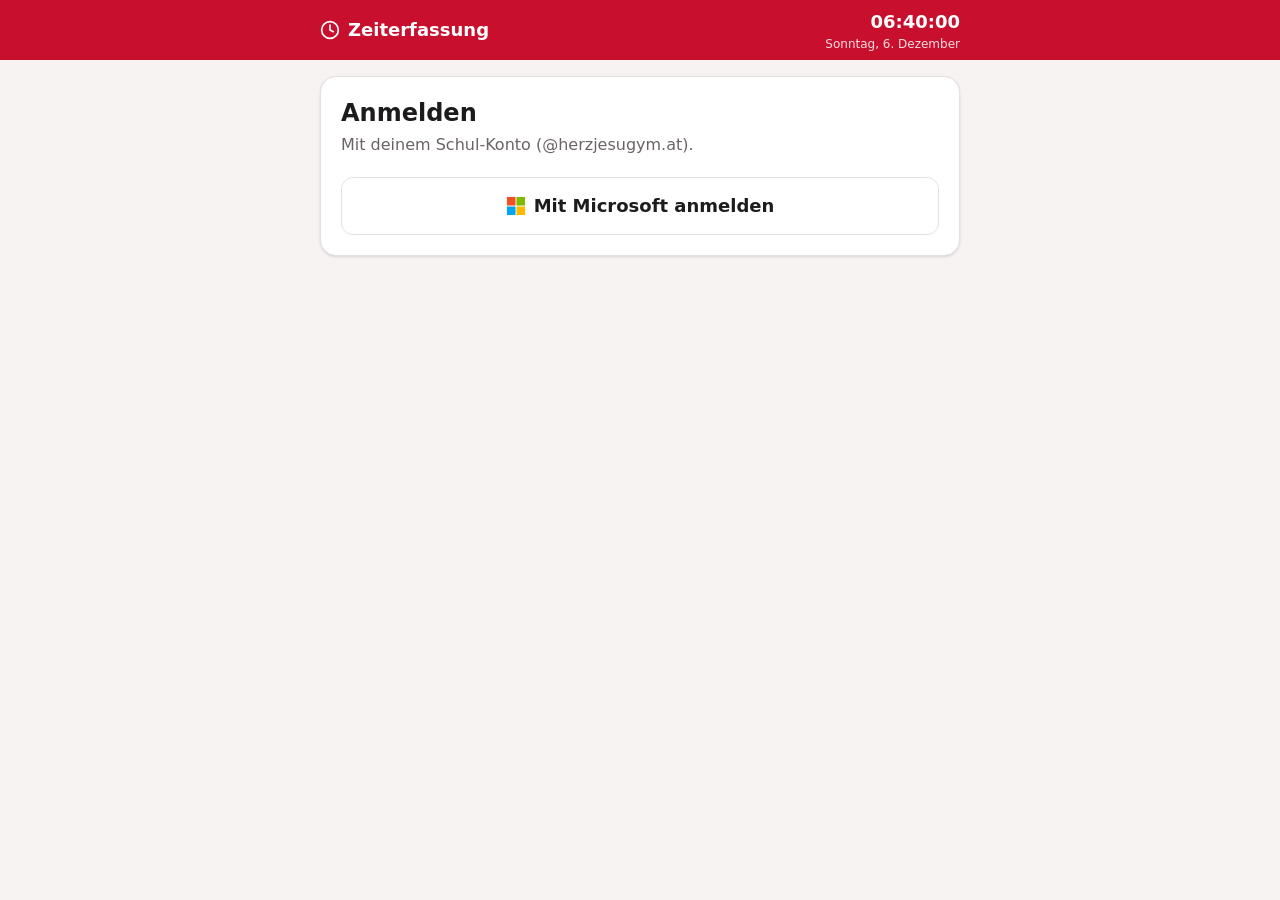
==== index.html @ 9133ae22 "deploy 2026-10-03T05:20Z" ====
<!doctype html>
<html lang="de">
  <head>
    <meta http-equiv="Content-Security-Policy" content="default-src 'self'; script-src 'self'; style-src 'self' 'unsafe-inline'; img-src 'self' data: blob: https://herzjesugym.sharepoint.com; font-src 'self' data:; connect-src 'self' https://login.microsoftonline.com https://graph.microsoft.com https://herzjesugym.sharepoint.com https://herzjesugym-my.sharepoint.com; frame-src 'self' https://login.microsoftonline.com; worker-src 'self'; manifest-src 'self'; base-uri 'self'; form-action 'self' https://login.microsoftonline.com; object-src 'none'; upgrade-insecure-requests" />
    <meta name="referrer" content="strict-origin-when-cross-origin" />
    <meta charset="UTF-8" />
    <meta name="viewport" content="width=device-width, initial-scale=1, viewport-fit=cover" />
    <title>Zeiterfassung · Herz-Jesu-Gymnasium</title>
    <!-- Interne App: nicht in Suchmaschinen (robots.txt sperrt / bewusst NICHT, sonst sehen Crawler dieses noindex nicht) -->
    <meta name="robots" content="noindex, nofollow, noarchive" />
    <meta name="description" content="Arbeitszeit erfassen: Dienst beginnen und beenden, Zeiten nachtragen, Stunden ansehen. Für Mitarbeiterinnen und Mitarbeiter des Herz-Jesu-Gymnasiums. Anmelden mit dem Schul-Konto." />
    <meta name="color-scheme" content="light dark" />
    <meta name="theme-color" content="#c8102e" />
    <!-- Installierte App; KEIN black-translucent: die iOS-Statusleiste bleibt ein eigener Streifen -->
    <meta name="mobile-web-app-capable" content="yes" />
    <meta name="apple-mobile-web-app-capable" content="yes" />
    <meta name="apple-mobile-web-app-title" content="Zeiterfassung" />
    <link rel="icon" href="/favicon.ico" sizes="32x32" />
    <link rel="icon" href="/icon.svg" type="image/svg+xml" />
    <link rel="apple-touch-icon" sizes="180x180" href="/apple-touch-icon.png" />
    <!-- Vorschau beim Teilen des Links (Teams, WhatsApp, E-Mail) -->
    <meta property="og:type" content="website" />
    <meta property="og:site_name" content="Herz-Jesu-Gymnasium" />
    <meta property="og:title" content="Zeiterfassung" />
    <meta property="og:description" content="Arbeitszeit erfassen: Dienst beginnen und beenden, Stunden ansehen. Anmelden mit dem Schul-Konto." />
    <meta property="og:locale" content="de_AT" />
    <meta property="og:url" content="https://zeiterfassung.herzjesugym.com/" />
    <meta property="og:image" content="https://zeiterfassung.herzjesugym.com/og.png" />
    <meta property="og:image:type" content="image/png" />
    <meta property="og:image:width" content="1200" />
    <meta property="og:image:height" content="630" />
    <meta property="og:image:alt" content="Weiße Uhr auf rotem Grund, darunter „Zeiterfassung · Herz-Jesu-Gymnasium“" />
    <meta name="twitter:card" content="summary_large_image" />
    <!-- Ladehülle, bis die App startet (React ersetzt den Inhalt von #root). Farben wie in src/index.css. -->
    <style>html{color:#1d1b1b;background:#f7f3f3}.boot{--boot-muted:#6b6464;font-family:system-ui,-apple-system,Segoe UI,Roboto,sans-serif}@media (prefers-color-scheme:dark){html{color:#f1ecec;background:#161414}.boot{--boot-muted:#a79e9e}}.boot-head{color:#fff;padding-top:env(safe-area-inset-top);background:#c8102e}.boot-row,.boot-main{box-sizing:border-box;max-width:42rem;padding-left:max(1rem, env(safe-area-inset-left));padding-right:max(1rem, env(safe-area-inset-right));margin:0 auto}.boot-row{align-items:center;gap:.5rem;min-height:60px;font-size:1.125rem;font-weight:700;display:flex}.boot-main{color:var(--boot-muted);text-align:center;justify-content:center;align-items:center;gap:.5rem;padding-top:3.5rem;display:flex}.boot-spin{box-sizing:border-box;border:2.5px solid;border-right-color:#0000;border-radius:50%;width:1.25rem;height:1.25rem;animation:.8s linear infinite boot-spin}@keyframes boot-spin{to{rotate:1turn}}@media (prefers-reduced-motion:reduce){.boot-spin{animation-duration:2.4s}}</style>
    <script type="module" crossorigin src="/assets/index-poA9cLIL.js"></script>
    <link rel="modulepreload" crossorigin href="/assets/rolldown-runtime-CbXtAM7H.js">
    <link rel="modulepreload" crossorigin href="/assets/vendor-react-ojnyWIuN.js">
    <link rel="modulepreload" crossorigin href="/assets/vendor-msal-BF7sXT8o.js">
    <link rel="stylesheet" crossorigin href="/assets/index-BpQCPico.css">
  <link rel="manifest" href="/manifest.webmanifest"></head>
  <body>
    <div id="root">
      <div class="boot">
        <div class="boot-head">
          <div class="boot-row">
            <svg width="20" height="20" viewBox="0 0 24 24" fill="none" stroke="currentColor" stroke-width="2" stroke-linecap="round" stroke-linejoin="round" aria-hidden="true"><circle cx="12" cy="12" r="10" /><path d="M12 6v6l4 2" /></svg>
            Zeiterfassung
          </div>
        </div>
        <div class="boot-main" role="status"><span class="boot-spin" aria-hidden="true"></span>Wird geladen …</div>
        <noscript><p class="boot-main">Bitte JavaScript einschalten – sonst funktioniert die Zeiterfassung nicht.</p></noscript>
      </div>
    </div>
  </body>
</html>
---- assets/index-BpQCPico.css ----
/*! tailwindcss v4.3.3 | MIT License | https://tailwindcss.com */
@layer properties{@supports (((-webkit-hyphens:none)) and (not (margin-trim:inline))) or ((-moz-orient:inline) and (not (color:rgb(from red r g b)))){*,:before,:after{--tw-border-spacing-x:0;--tw-border-spacing-y:0;--tw-space-y-reverse:0;--tw-divide-y-reverse:0;--tw-border-style:solid;--tw-leading:initial;--tw-font-weight:initial;--tw-tracking:initial;--tw-ordinal:initial;--tw-slashed-zero:initial;--tw-numeric-figure:initial;--tw-numeric-spacing:initial;--tw-numeric-fraction:initial;--tw-shadow:0 0 #0000;--tw-shadow-color:initial;--tw-shadow-alpha:100%;--tw-inset-shadow:0 0 #0000;--tw-inset-shadow-color:initial;--tw-inset-shadow-alpha:100%;--tw-ring-color:initial;--tw-ring-shadow:0 0 #0000;--tw-inset-ring-color:initial;--tw-inset-ring-shadow:0 0 #0000;--tw-ring-inset:initial;--tw-ring-offset-width:0px;--tw-ring-offset-color:#fff;--tw-ring-offset-shadow:0 0 #0000;--tw-blur:initial;--tw-brightness:initial;--tw-contrast:initial;--tw-grayscale:initial;--tw-hue-rotate:initial;--tw-invert:initial;--tw-opacity:initial;--tw-saturate:initial;--tw-sepia:initial;--tw-drop-shadow:initial;--tw-drop-shadow-color:initial;--tw-drop-shadow-alpha:100%;--tw-drop-shadow-size:initial;--tw-outline-style:solid}::backdrop{--tw-border-spacing-x:0;--tw-border-spacing-y:0;--tw-space-y-reverse:0;--tw-divide-y-reverse:0;--tw-border-style:solid;--tw-leading:initial;--tw-font-weight:initial;--tw-tracking:initial;--tw-ordinal:initial;--tw-slashed-zero:initial;--tw-numeric-figure:initial;--tw-numeric-spacing:initial;--tw-numeric-fraction:initial;--tw-shadow:0 0 #0000;--tw-shadow-color:initial;--tw-shadow-alpha:100%;--tw-inset-shadow:0 0 #0000;--tw-inset-shadow-color:initial;--tw-inset-shadow-alpha:100%;--tw-ring-color:initial;--tw-ring-shadow:0 0 #0000;--tw-inset-ring-color:initial;--tw-inset-ring-shadow:0 0 #0000;--tw-ring-inset:initial;--tw-ring-offset-width:0px;--tw-ring-offset-color:#fff;--tw-ring-offset-shadow:0 0 #0000;--tw-blur:initial;--tw-brightness:initial;--tw-contrast:initial;--tw-grayscale:initial;--tw-hue-rotate:initial;--tw-invert:initial;--tw-opacity:initial;--tw-saturate:initial;--tw-sepia:initial;--tw-drop-shadow:initial;--tw-drop-shadow-color:initial;--tw-drop-shadow-alpha:100%;--tw-drop-shadow-size:initial;--tw-outline-style:solid}}}@layer theme{:root,:host{--font-sans:system-ui, -apple-system, "Segoe UI", Roboto, sans-serif;--font-mono:ui-monospace, SFMono-Regular, Menlo, Monaco, Consolas, "Liberation Mono", "Courier New", monospace;--color-amber-100:#fef3c6;--color-amber-300:#ffd236;--color-amber-800:#953d00;--color-amber-950:#461901;--color-sky-100:#dff2fe;--color-sky-300:#77d4ff;--color-sky-800:#005986;--color-sky-950:#052f4a;--color-violet-100:#ede9fe;--color-violet-300:#c4b4ff;--color-violet-700:#7008e7;--color-violet-800:#5d0ec0;--color-violet-950:#2f0d68;--color-black:#000;--color-white:#fff;--spacing:.25rem;--container-2xl:42rem;--container-7xl:80rem;--text-xs:.75rem;--text-xs--line-height:calc(1 / .75);--text-sm:.875rem;--text-sm--line-height:calc(1.25 / .875);--text-base:1rem;--text-base--line-height:calc(1.5 / 1);--text-lg:1.125rem;--text-lg--line-height:calc(1.75 / 1.125);--text-xl:1.25rem;--text-xl--line-height:calc(1.75 / 1.25);--text-2xl:1.5rem;--text-2xl--line-height:calc(2 / 1.5);--font-weight-medium:500;--font-weight-semibold:600;--font-weight-bold:700;--tracking-tight:-.025em;--leading-tight:1.25;--leading-snug:1.375;--radius-md:.375rem;--radius-lg:.5rem;--radius-xl:.75rem;--radius-2xl:1rem;--animate-spin:spin 1s linear infinite;--default-transition-duration:.15s;--default-transition-timing-function:cubic-bezier(.4, 0, .2, 1);--default-font-family:var(--font-sans);--default-mono-font-family:var(--font-mono);--color-brand:#c8102e;--color-brand-dark:#9e0c24;--color-brand-ink:var(--brand-ink);--color-ink:var(--ink);--color-muted:var(--muted);--color-paper:var(--paper);--color-card:var(--card);--color-line:var(--line);--color-ok:var(--ok);--color-ok-bg:var(--ok-bg);--color-warn:var(--warn);--color-warn-bg:var(--warn-bg)}@supports (color:lab(0% 0 0)){:root,:host{--color-amber-100:lab(95.916% -1.2165 23.111);--color-amber-300:lab(86.4156% 6.13147 78.3961);--color-amber-800:lab(37.8823% 37.1699 52.2718);--color-amber-950:lab(15.8111% 20.9107 23.3752);--color-sky-100:lab(94.3709% -4.56053 -8.23453);--color-sky-300:lab(80.3307% -20.2945 -31.385);--color-sky-800:lab(35.164% -9.57689 -34.4068);--color-sky-950:lab(17.8299% -5.31271 -21.1584);--color-violet-100:lab(93.0838% 4.35197 -9.88284);--color-violet-300:lab(76.7419% 18.391 -37.0706);--color-violet-700:lab(35.2783% 67.9912 -88.793);--color-violet-800:lab(29.3188% 57.7986 -76.1493);--color-violet-950:lab(14.0707% 33.3353 -46.7553)}}}@layer base{*,:after,:before{box-sizing:border-box;border:0 solid;margin:0;padding:0}::backdrop{box-sizing:border-box;border:0 solid;margin:0;padding:0}::file-selector-button{box-sizing:border-box;border:0 solid;margin:0;padding:0}html,:host{-webkit-text-size-adjust:100%;tab-size:4;line-height:1.5;font-family:var(--default-font-family,-apple-system, BlinkMacSystemFont, "Segoe UI", Roboto, "Helvetica Neue", "Noto Sans", Arial, sans-serif, "Apple Color Emoji", "Segoe UI Emoji", "Segoe UI Symbol", "Noto Color Emoji");font-feature-settings:var(--default-font-feature-settings,normal);font-variation-settings:var(--default-font-variation-settings,normal);-webkit-tap-highlight-color:transparent}hr{height:0;color:inherit;border-top-width:1px}abbr:where([title]){-webkit-text-decoration:underline dotted;text-decoration:underline dotted}h1,h2,h3,h4,h5,h6{font-size:inherit;font-weight:inherit}a{color:inherit;-webkit-text-decoration:inherit;-webkit-text-decoration:inherit;-webkit-text-decoration:inherit;-webkit-text-decoration:inherit;text-decoration:inherit}b,strong{font-weight:bolder}code,kbd,samp,pre{font-family:var(--default-mono-font-family,ui-monospace, SFMono-Regular, Menlo, Monaco, Consolas, "Liberation Mono", "Courier New", monospace);font-feature-settings:var(--default-mono-font-feature-settings,normal);font-variation-settings:var(--default-mono-font-variation-settings,normal);font-size:1em}small{font-size:80%}sub,sup{vertical-align:baseline;font-size:75%;line-height:0;position:relative}sub{bottom:-.25em}sup{top:-.5em}table{text-indent:0;border-color:inherit;border-collapse:collapse}:-moz-focusring:where(:not(iframe)){outline:auto}progress{vertical-align:baseline}summary{display:list-item}ol,ul,menu{list-style:none}img,svg,video,canvas,audio,iframe,embed,object{vertical-align:middle;display:block}img,video{max-width:100%;height:auto}button,input,select,optgroup,textarea{font:inherit;font-feature-settings:inherit;font-variation-settings:inherit;letter-spacing:inherit;color:inherit;opacity:1;background-color:#0000;border-radius:0}::file-selector-button{font:inherit;font-feature-settings:inherit;font-variation-settings:inherit;letter-spacing:inherit;color:inherit;opacity:1;background-color:#0000;border-radius:0}:where(select:is([multiple],[size])) optgroup{font-weight:bolder}:where(select:is([multiple],[size])) optgroup option{padding-inline-start:20px}::file-selector-button{margin-inline-end:4px}::placeholder{opacity:1}@supports (not ((-webkit-appearance:-apple-pay-button))) or (contain-intrinsic-size:1px){::placeholder{color:currentColor}@supports (color:color-mix(in lab, red, red)){::placeholder{color:color-mix(in oklab, currentcolor 50%, transparent)}}}textarea{resize:vertical}::-webkit-search-decoration{-webkit-appearance:none}::-webkit-date-and-time-value{min-height:1lh;text-align:inherit}::-webkit-datetime-edit{display:inline-flex}::-webkit-datetime-edit-fields-wrapper{padding:0}::-webkit-datetime-edit{padding-block:0}::-webkit-datetime-edit-year-field{padding-block:0}::-webkit-datetime-edit-month-field{padding-block:0}::-webkit-datetime-edit-day-field{padding-block:0}::-webkit-datetime-edit-hour-field{padding-block:0}::-webkit-datetime-edit-minute-field{padding-block:0}::-webkit-datetime-edit-second-field{padding-block:0}::-webkit-datetime-edit-millisecond-field{padding-block:0}::-webkit-datetime-edit-meridiem-field{padding-block:0}::-webkit-calendar-picker-indicator{line-height:1}:-moz-ui-invalid{box-shadow:none}button,input:where([type=button],[type=reset],[type=submit]){appearance:button}::file-selector-button{appearance:button}::-webkit-inner-spin-button{height:auto}::-webkit-outer-spin-button{height:auto}[hidden]:where(:not([hidden=until-found])){display:none!important}:where(a,button,select,summary,input[type=checkbox],input[type=radio],[tabindex]:not([tabindex="-1"])):focus-visible{outline:3px solid var(--color-ink);outline-offset:2px}:where(header) :focus-visible{outline-color:#fff}}@layer components;@layer utilities{.visible{visibility:visible}.sr-only{clip-path:inset(50%);white-space:nowrap;border-width:0;width:1px;height:1px;margin:-1px;padding:0;position:absolute;overflow:hidden}.static{position:static}.sticky{position:sticky}.right-0{right:0}.left-0{left:0}.z-10{z-index:10}.col-span-3{grid-column:span 3/span 3}.m-auto{margin:auto}.mx-auto{margin-inline:auto}.my-2{margin-block:calc(var(--spacing) * 2)}.\!mt-0{margin-top:0!important}.mt-0\.5{margin-top:calc(var(--spacing) * .5)}.mt-1{margin-top:var(--spacing)}.mt-2{margin-top:calc(var(--spacing) * 2)}.mt-2\.5{margin-top:calc(var(--spacing) * 2.5)}.mt-3{margin-top:calc(var(--spacing) * 3)}.mt-4{margin-top:calc(var(--spacing) * 4)}.mt-5{margin-top:calc(var(--spacing) * 5)}.mb-0\.5{margin-bottom:calc(var(--spacing) * .5)}.mb-1{margin-bottom:var(--spacing)}.mb-1\.5{margin-bottom:calc(var(--spacing) * 1.5)}.mb-2{margin-bottom:calc(var(--spacing) * 2)}.mb-3{margin-bottom:calc(var(--spacing) * 3)}.mb-3\.5{margin-bottom:calc(var(--spacing) * 3.5)}.mb-4{margin-bottom:calc(var(--spacing) * 4)}.-ml-2{margin-left:calc(var(--spacing) * -2)}.ml-1{margin-left:var(--spacing)}.ml-10{margin-left:calc(var(--spacing) * 10)}.ml-auto{margin-left:auto}.line-clamp-2{-webkit-line-clamp:2;-webkit-box-orient:vertical;display:-webkit-box;overflow:hidden}.block{display:block}.flex{display:flex}.grid{display:grid}.hidden{display:none}.inline{display:inline}.inline-block{display:inline-block}.inline-flex{display:inline-flex}.size-2{width:calc(var(--spacing) * 2);height:calc(var(--spacing) * 2)}.size-2\.5{width:calc(var(--spacing) * 2.5);height:calc(var(--spacing) * 2.5)}.size-3\.5{width:calc(var(--spacing) * 3.5);height:calc(var(--spacing) * 3.5)}.size-4{width:calc(var(--spacing) * 4);height:calc(var(--spacing) * 4)}.size-5{width:calc(var(--spacing) * 5);height:calc(var(--spacing) * 5)}.size-6{width:calc(var(--spacing) * 6);height:calc(var(--spacing) * 6)}.size-10{width:calc(var(--spacing) * 10);height:calc(var(--spacing) * 10)}.size-11{width:calc(var(--spacing) * 11);height:calc(var(--spacing) * 11)}.size-14{width:calc(var(--spacing) * 14);height:calc(var(--spacing) * 14)}.h-2{height:calc(var(--spacing) * 2)}.h-full{height:100%}.max-h-64{max-height:calc(var(--spacing) * 64)}.min-h-11{min-height:calc(var(--spacing) * 11)}.w-8{width:calc(var(--spacing) * 8)}.w-24{width:calc(var(--spacing) * 24)}.w-\[min\(440px\,calc\(100vw-32px\)\)\]{width:min(440px,100vw - 32px)}.w-full{width:100%}.max-w-2xl{max-width:var(--container-2xl)}.max-w-7xl{max-width:var(--container-7xl)}.max-w-\[calc\(100vw-32px\)\]{max-width:calc(100vw - 32px)}.min-w-0{min-width:0}.min-w-11{min-width:calc(var(--spacing) * 11)}.min-w-\[12rem\]{min-width:12rem}.flex-1{flex:1}.flex-\[1_1_6rem\]{flex:6rem}.flex-\[1_1_12rem\]{flex:12rem}.flex-\[1_1_14rem\]{flex:14rem}.flex-\[1_1_16rem\]{flex:16rem}.flex-\[2\]{flex:2}.flex-\[3\]{flex:3}.shrink-0{flex-shrink:0}.border-separate{border-collapse:separate}.border-spacing-0{--tw-border-spacing-x:0px;--tw-border-spacing-y:0px;border-spacing:var(--tw-border-spacing-x) var(--tw-border-spacing-y)}.rotate-180{rotate:180deg}.animate-spin{animation:var(--animate-spin)}.cursor-pointer{cursor:pointer}.resize-y{resize:vertical}.list-disc{list-style-type:disc}.grid-cols-2{grid-template-columns:repeat(2,minmax(0,1fr))}.grid-cols-3{grid-template-columns:repeat(3,minmax(0,1fr))}.grid-cols-\[92px_1fr_auto\]{grid-template-columns:92px 1fr auto}.grid-cols-\[100px_1fr_auto_auto\]{grid-template-columns:100px 1fr auto auto}.flex-col{flex-direction:column}.flex-col-reverse{flex-direction:column-reverse}.flex-wrap{flex-wrap:wrap}.flex-wrap-reverse{flex-wrap:wrap-reverse}.place-items-center{place-items:center}.items-baseline{align-items:baseline}.items-center{align-items:center}.items-end{align-items:flex-end}.items-start{align-items:flex-start}.items-stretch{align-items:stretch}.justify-between{justify-content:space-between}.justify-center{justify-content:center}.gap-0\.5{gap:calc(var(--spacing) * .5)}.gap-1{gap:var(--spacing)}.gap-1\.5{gap:calc(var(--spacing) * 1.5)}.gap-2{gap:calc(var(--spacing) * 2)}.gap-3{gap:calc(var(--spacing) * 3)}.gap-4{gap:calc(var(--spacing) * 4)}:where(.space-y-0\.5>:not(:last-child)){--tw-space-y-reverse:0;margin-block-start:calc(calc(var(--spacing) * .5) * var(--tw-space-y-reverse));margin-block-end:calc(calc(var(--spacing) * .5) * calc(1 - var(--tw-space-y-reverse)))}:where(.space-y-1>:not(:last-child)){--tw-space-y-reverse:0;margin-block-start:calc(var(--spacing) * var(--tw-space-y-reverse));margin-block-end:calc(var(--spacing) * calc(1 - var(--tw-space-y-reverse)))}:where(.space-y-1\.5>:not(:last-child)){--tw-space-y-reverse:0;margin-block-start:calc(calc(var(--spacing) * 1.5) * var(--tw-space-y-reverse));margin-block-end:calc(calc(var(--spacing) * 1.5) * calc(1 - var(--tw-space-y-reverse)))}:where(.space-y-2>:not(:last-child)){--tw-space-y-reverse:0;margin-block-start:calc(calc(var(--spacing) * 2) * var(--tw-space-y-reverse));margin-block-end:calc(calc(var(--spacing) * 2) * calc(1 - var(--tw-space-y-reverse)))}:where(.space-y-4>:not(:last-child)){--tw-space-y-reverse:0;margin-block-start:calc(calc(var(--spacing) * 4) * var(--tw-space-y-reverse));margin-block-end:calc(calc(var(--spacing) * 4) * calc(1 - var(--tw-space-y-reverse)))}.gap-x-1\.5{column-gap:calc(var(--spacing) * 1.5)}.gap-x-2{column-gap:calc(var(--spacing) * 2)}.gap-x-3{column-gap:calc(var(--spacing) * 3)}.gap-y-1{row-gap:var(--spacing)}.gap-y-2{row-gap:calc(var(--spacing) * 2)}:where(.divide-y>:not(:last-child)){--tw-divide-y-reverse:0;border-bottom-style:var(--tw-border-style);border-top-style:var(--tw-border-style);border-top-width:calc(1px * var(--tw-divide-y-reverse));border-bottom-width:calc(1px * calc(1 - var(--tw-divide-y-reverse)))}:where(.divide-line>:not(:last-child)){border-color:var(--color-line)}.self-center{align-self:center}.truncate{text-overflow:ellipsis;white-space:nowrap;overflow:hidden}.overflow-auto{overflow:auto}.overflow-hidden{overflow:hidden}.overflow-x-auto{overflow-x:auto}.rounded{border-radius:.25rem}.rounded-2xl{border-radius:var(--radius-2xl)}.rounded-full{border-radius:2147483647px}.rounded-lg{border-radius:var(--radius-lg)}.rounded-md{border-radius:var(--radius-md)}.rounded-xl{border-radius:var(--radius-xl)}.border{border-style:var(--tw-border-style);border-width:1px}.border-y{border-block-style:var(--tw-border-style);border-block-width:1px}.border-t{border-top-style:var(--tw-border-style);border-top-width:1px}.border-b{border-bottom-style:var(--tw-border-style);border-bottom-width:1px}.border-l{border-left-style:var(--tw-border-style);border-left-width:1px}.border-dashed{--tw-border-style:dashed;border-style:dashed}.border-brand{border-color:var(--color-brand)}.border-brand-ink\/40{border-color:var(--color-brand-ink)}@supports (color:color-mix(in lab, red, red)){.border-brand-ink\/40{border-color:color-mix(in oklab, var(--color-brand-ink) 40%, transparent)}}.border-brand\/40{border-color:#c8102e66}@supports (color:color-mix(in lab, red, red)){.border-brand\/40{border-color:color-mix(in oklab, var(--color-brand) 40%, transparent)}}.border-brand\/50{border-color:#c8102e80}@supports (color:color-mix(in lab, red, red)){.border-brand\/50{border-color:color-mix(in oklab, var(--color-brand) 50%, transparent)}}.border-line{border-color:var(--color-line)}.border-ok{border-color:var(--color-ok)}.border-transparent{border-color:#0000}.border-warn{border-color:var(--color-warn)}.bg-\[color-mix\(in_srgb\,var\(--color-brand\)_5\%\,var\(--color-card\)\)\]{background-color:#c8102e}@supports (color:color-mix(in lab, red, red)){.bg-\[color-mix\(in_srgb\,var\(--color-brand\)_5\%\,var\(--color-card\)\)\]{background-color:color-mix(in srgb,var(--color-brand) 5%,var(--color-card))}}.bg-amber-100{background-color:var(--color-amber-100)}.bg-brand{background-color:var(--color-brand)}.bg-brand\/5{background-color:#c8102e0d}@supports (color:color-mix(in lab, red, red)){.bg-brand\/5{background-color:color-mix(in oklab, var(--color-brand) 5%, transparent)}}.bg-brand\/10{background-color:#c8102e1a}@supports (color:color-mix(in lab, red, red)){.bg-brand\/10{background-color:color-mix(in oklab, var(--color-brand) 10%, transparent)}}.bg-card{background-color:var(--color-card)}.bg-ink{background-color:var(--color-ink)}.bg-ok{background-color:var(--color-ok)}.bg-ok-bg{background-color:var(--color-ok-bg)}.bg-paper,.bg-paper\/60{background-color:var(--color-paper)}@supports (color:color-mix(in lab, red, red)){.bg-paper\/60{background-color:color-mix(in oklab, var(--color-paper) 60%, transparent)}}.bg-paper\/70{background-color:var(--color-paper)}@supports (color:color-mix(in lab, red, red)){.bg-paper\/70{background-color:color-mix(in oklab, var(--color-paper) 70%, transparent)}}.bg-sky-100{background-color:var(--color-sky-100)}.bg-violet-100{background-color:var(--color-violet-100)}.bg-warn-bg{background-color:var(--color-warn-bg)}.bg-white\/15{background-color:#ffffff26}@supports (color:color-mix(in lab, red, red)){.bg-white\/15{background-color:color-mix(in oklab, var(--color-white) 15%, transparent)}}.bg-white\/20{background-color:#fff3}@supports (color:color-mix(in lab, red, red)){.bg-white\/20{background-color:color-mix(in oklab, var(--color-white) 20%, transparent)}}.fill-current{fill:currentColor}.object-cover{object-fit:cover}.\!p-0{padding:0!important}.p-0{padding:0}.p-2\.5{padding:calc(var(--spacing) * 2.5)}.p-3{padding:calc(var(--spacing) * 3)}.p-5{padding:calc(var(--spacing) * 5)}.px-1{padding-inline:var(--spacing)}.px-1\.5{padding-inline:calc(var(--spacing) * 1.5)}.px-2{padding-inline:calc(var(--spacing) * 2)}.px-2\.5{padding-inline:calc(var(--spacing) * 2.5)}.px-3{padding-inline:calc(var(--spacing) * 3)}.px-4{padding-inline:calc(var(--spacing) * 4)}.px-5{padding-inline:calc(var(--spacing) * 5)}.px-6{padding-inline:calc(var(--spacing) * 6)}.\!py-2{padding-block:calc(var(--spacing) * 2)!important}.\!py-3{padding-block:calc(var(--spacing) * 3)!important}.\!py-4{padding-block:calc(var(--spacing) * 4)!important}.py-0\.5{padding-block:calc(var(--spacing) * .5)}.py-1{padding-block:var(--spacing)}.py-1\.5{padding-block:calc(var(--spacing) * 1.5)}.py-2{padding-block:calc(var(--spacing) * 2)}.py-2\.5{padding-block:calc(var(--spacing) * 2.5)}.py-3{padding-block:calc(var(--spacing) * 3)}.py-3\.5{padding-block:calc(var(--spacing) * 3.5)}.py-4{padding-block:calc(var(--spacing) * 4)}.py-5{padding-block:calc(var(--spacing) * 5)}.py-6{padding-block:calc(var(--spacing) * 6)}.py-10{padding-block:calc(var(--spacing) * 10)}.py-px{padding-block:1px}.pt-1{padding-top:var(--spacing)}.pr-1{padding-right:var(--spacing)}.pb-1{padding-bottom:var(--spacing)}.pb-3{padding-bottom:calc(var(--spacing) * 3)}.pl-2{padding-left:calc(var(--spacing) * 2)}.pl-4{padding-left:calc(var(--spacing) * 4)}.pl-5{padding-left:calc(var(--spacing) * 5)}.pl-6{padding-left:calc(var(--spacing) * 6)}.pl-9{padding-left:calc(var(--spacing) * 9)}.text-center{text-align:center}.text-left{text-align:left}.text-right{text-align:right}.align-middle{vertical-align:middle}.align-top{vertical-align:top}.text-2xl{font-size:var(--text-2xl);line-height:var(--tw-leading,var(--text-2xl--line-height))}.text-base{font-size:var(--text-base);line-height:var(--tw-leading,var(--text-base--line-height))}.text-lg{font-size:var(--text-lg);line-height:var(--tw-leading,var(--text-lg--line-height))}.text-sm{font-size:var(--text-sm);line-height:var(--tw-leading,var(--text-sm--line-height))}.text-xl{font-size:var(--text-xl);line-height:var(--tw-leading,var(--text-xl--line-height))}.text-xs{font-size:var(--text-xs);line-height:var(--tw-leading,var(--text-xs--line-height))}.text-\[15px\]{font-size:15px}.text-\[17px\]{font-size:17px}.text-\[52px\]{font-size:52px}.leading-snug{--tw-leading:var(--leading-snug);line-height:var(--leading-snug)}.leading-tight{--tw-leading:var(--leading-tight);line-height:var(--leading-tight)}.font-bold{--tw-font-weight:var(--font-weight-bold);font-weight:var(--font-weight-bold)}.font-medium{--tw-font-weight:var(--font-weight-medium);font-weight:var(--font-weight-medium)}.font-semibold{--tw-font-weight:var(--font-weight-semibold);font-weight:var(--font-weight-semibold)}.\[font-weight\:inherit\]{font-weight:inherit}.tracking-tight{--tw-tracking:var(--tracking-tight);letter-spacing:var(--tracking-tight)}.\[overflow-wrap\:anywhere\]{overflow-wrap:anywhere}.break-words{overflow-wrap:break-word}.whitespace-nowrap{white-space:nowrap}.whitespace-pre-wrap{white-space:pre-wrap}.text-amber-800{color:var(--color-amber-800)}.text-brand-ink{color:var(--color-brand-ink)}.text-card{color:var(--color-card)}.text-ink{color:var(--color-ink)}.text-muted{color:var(--color-muted)}.text-ok{color:var(--color-ok)}.text-sky-800{color:var(--color-sky-800)}.text-violet-700{color:var(--color-violet-700)}.text-violet-800{color:var(--color-violet-800)}.text-warn{color:var(--color-warn)}.text-white{color:var(--color-white)}.text-white\/85{color:#ffffffd9}@supports (color:color-mix(in lab, red, red)){.text-white\/85{color:color-mix(in oklab, var(--color-white) 85%, transparent)}}.tabular-nums{--tw-numeric-spacing:tabular-nums;font-variant-numeric:var(--tw-ordinal,) var(--tw-slashed-zero,) var(--tw-numeric-figure,) var(--tw-numeric-spacing,) var(--tw-numeric-fraction,)}.line-through{text-decoration-line:line-through}.underline{text-decoration-line:underline}.accent-\[var\(--ok\)\]{accent-color:var(--ok)}.opacity-50{opacity:.5}.opacity-60{opacity:.6}.shadow-\[-1px_0_0_var\(--color-line\)\]{--tw-shadow:-1px 0 0 var(--tw-shadow-color,var(--color-line));box-shadow:var(--tw-inset-shadow), var(--tw-inset-ring-shadow), var(--tw-ring-offset-shadow), var(--tw-ring-shadow), var(--tw-shadow)}.shadow-\[1px_0_0_var\(--color-line\)\]{--tw-shadow:1px 0 0 var(--tw-shadow-color,var(--color-line));box-shadow:var(--tw-inset-shadow), var(--tw-inset-ring-shadow), var(--tw-ring-offset-shadow), var(--tw-ring-shadow), var(--tw-shadow)}.shadow-sm{--tw-shadow:0 1px 3px 0 var(--tw-shadow-color,#0000001a), 0 1px 2px -1px var(--tw-shadow-color,#0000001a);box-shadow:var(--tw-inset-shadow), var(--tw-inset-ring-shadow), var(--tw-ring-offset-shadow), var(--tw-ring-shadow), var(--tw-shadow)}.shadow-xl{--tw-shadow:0 20px 25px -5px var(--tw-shadow-color,#0000001a), 0 8px 10px -6px var(--tw-shadow-color,#0000001a);box-shadow:var(--tw-inset-shadow), var(--tw-inset-ring-shadow), var(--tw-ring-offset-shadow), var(--tw-ring-shadow), var(--tw-shadow)}.focus-inset:focus-visible{outline-offset:-3px}.outline-offset-2{outline-offset:2px}.filter{filter:var(--tw-blur,) var(--tw-brightness,) var(--tw-contrast,) var(--tw-grayscale,) var(--tw-hue-rotate,) var(--tw-invert,) var(--tw-saturate,) var(--tw-sepia,) var(--tw-drop-shadow,)}.transition{transition-property:color,background-color,border-color,outline-color,text-decoration-color,fill,stroke,--tw-gradient-from,--tw-gradient-via,--tw-gradient-to,opacity,box-shadow,transform,translate,scale,rotate,filter,-webkit-backdrop-filter,backdrop-filter,display,content-visibility,overlay,pointer-events;transition-timing-function:var(--tw-ease,var(--default-transition-timing-function));transition-duration:var(--tw-duration,var(--default-transition-duration))}.transition-colors{transition-property:color,background-color,border-color,outline-color,text-decoration-color,fill,stroke,--tw-gradient-from,--tw-gradient-via,--tw-gradient-to;transition-timing-function:var(--tw-ease,var(--default-transition-timing-function));transition-duration:var(--tw-duration,var(--default-transition-duration))}.transition-opacity{transition-property:opacity;transition-timing-function:var(--tw-ease,var(--default-transition-timing-function));transition-duration:var(--tw-duration,var(--default-transition-duration))}.transition-transform{transition-property:transform,translate,scale,rotate;transition-timing-function:var(--tw-ease,var(--default-transition-timing-function));transition-duration:var(--tw-duration,var(--default-transition-duration))}.outline-none{--tw-outline-style:none;outline-style:none}.select-none{-webkit-user-select:none;user-select:none}:is(.\*\:flex-1>*){flex:1}:is(.\*\:flex-\[1_1_8rem\]>*){flex:8rem}:is(.\*\:flex-\[1_1_9rem\]>*){flex:9rem}:is(.\*\:flex-\[1_1_10rem\]>*){flex:10rem}:is(.\*\:flex-\[1_1_12rem\]>*){flex:12rem}.group-open\:rotate-180:is(:where(.group):is([open],:popover-open,:open) *){rotate:180deg}@media (hover:hover){.group-hover\:bg-paper:is(:where(.group):hover *){background-color:var(--color-paper)}}.backdrop\:bg-black\/45::backdrop{background-color:#00000073}@supports (color:color-mix(in lab, red, red)){.backdrop\:bg-black\/45::backdrop{background-color:color-mix(in oklab, var(--color-black) 45%, transparent)}}.first\:border-t-0:first-child{border-top-style:var(--tw-border-style);border-top-width:0}@media (hover:hover){.hover\:bg-brand-dark:hover{background-color:var(--color-brand-dark)}.hover\:bg-brand\/10:hover{background-color:#c8102e1a}@supports (color:color-mix(in lab, red, red)){.hover\:bg-brand\/10:hover{background-color:color-mix(in oklab, var(--color-brand) 10%, transparent)}}.hover\:bg-line:hover{background-color:var(--color-line)}.hover\:bg-paper:hover{background-color:var(--color-paper)}.hover\:bg-white\/15:hover{background-color:#ffffff26}@supports (color:color-mix(in lab, red, red)){.hover\:bg-white\/15:hover{background-color:color-mix(in oklab, var(--color-white) 15%, transparent)}}.hover\:bg-white\/20:hover{background-color:#fff3}@supports (color:color-mix(in lab, red, red)){.hover\:bg-white\/20:hover{background-color:color-mix(in oklab, var(--color-white) 20%, transparent)}}.hover\:text-brand-ink:hover{color:var(--color-brand-ink)}.hover\:underline:hover{text-decoration-line:underline}.hover\:opacity-90:hover{opacity:.9}.hover\:ring-2:hover{--tw-ring-shadow:var(--tw-ring-inset,) 0 0 0 calc(2px + var(--tw-ring-offset-width)) var(--tw-ring-color,currentcolor);box-shadow:var(--tw-inset-shadow), var(--tw-inset-ring-shadow), var(--tw-ring-offset-shadow), var(--tw-ring-shadow), var(--tw-shadow)}.hover\:ring-ok:hover{--tw-ring-color:var(--color-ok)}}.focus\:ring-2:focus{--tw-ring-shadow:var(--tw-ring-inset,) 0 0 0 calc(2px + var(--tw-ring-offset-width)) var(--tw-ring-color,currentcolor);box-shadow:var(--tw-inset-shadow), var(--tw-inset-ring-shadow), var(--tw-ring-offset-shadow), var(--tw-ring-shadow), var(--tw-shadow)}.focus\:ring-brand-ink:focus{--tw-ring-color:var(--color-brand-ink)}.focus-visible\:outline-3:focus-visible{outline-style:var(--tw-outline-style);outline-width:3px}.focus-visible\:outline-ink:focus-visible{outline-color:var(--color-ink)}.focus-visible\:outline-white:focus-visible{outline-color:var(--color-white)}.disabled\:cursor-default:disabled{cursor:default}.disabled\:opacity-40:disabled{opacity:.4}.disabled\:opacity-50:disabled{opacity:.5}.disabled\:opacity-55:disabled{opacity:.55}@media not all and (min-width:40rem){.max-sm\:sr-only{clip-path:inset(50%);white-space:nowrap;border-width:0;width:1px;height:1px;margin:-1px;padding:0;position:absolute;overflow:hidden}.max-sm\:hidden{display:none}}@media (min-width:40rem){.sm\:mr-auto{margin-right:auto}.sm\:ml-auto{margin-left:auto}.sm\:block{display:block}.sm\:hidden{display:none}.sm\:inline{display:inline}.sm\:table-cell{display:table-cell}.sm\:w-auto{width:auto}.sm\:grid-cols-2{grid-template-columns:repeat(2,minmax(0,1fr))}.sm\:grid-cols-4{grid-template-columns:repeat(4,minmax(0,1fr))}.sm\:flex-row{flex-direction:row}.sm\:flex-nowrap{flex-wrap:nowrap}.sm\:items-center{align-items:center}.sm\:gap-3{gap:calc(var(--spacing) * 3)}.sm\:px-3{padding-inline:calc(var(--spacing) * 3)}.sm\:text-2xl{font-size:var(--text-2xl);line-height:var(--tw-leading,var(--text-2xl--line-height))}.sm\:text-lg{font-size:var(--text-lg);line-height:var(--tw-leading,var(--text-lg--line-height))}:is(.sm\:\*\:flex-none>*){flex:none}}@media (min-width:48rem){.md\:grid-cols-2{grid-template-columns:repeat(2,minmax(0,1fr))}.md\:grid-cols-4{grid-template-columns:repeat(4,minmax(0,1fr))}}@media (min-width:64rem){.lg\:columns-2{columns:2}}@media (min-width:96rem){.\32 xl\:max-w-\[1680px\]{max-width:1680px}.\32 xl\:columns-3{columns:3}}@media (prefers-color-scheme:dark){.dark\:bg-amber-950{background-color:var(--color-amber-950)}.dark\:bg-sky-950{background-color:var(--color-sky-950)}.dark\:bg-violet-950{background-color:var(--color-violet-950)}.dark\:text-amber-300{color:var(--color-amber-300)}.dark\:text-sky-300{color:var(--color-sky-300)}.dark\:text-violet-300{color:var(--color-violet-300)}}.\[\&\>\*\]\:mb-4>*{margin-bottom:calc(var(--spacing) * 4)}.\[\&\>\*\]\:break-inside-avoid>*{break-inside:avoid}.\[\&\>\*\]\:border-t>*{border-top-style:var(--tw-border-style);border-top-width:1px}.\[\&\>\*\]\:border-t-2>*{border-top-style:var(--tw-border-style);border-top-width:2px}.\[\&\>\*\]\:border-line>*{border-color:var(--color-line)}.\[\&\>\*\]\:px-2>*{padding-inline:calc(var(--spacing) * 2)}.\[\&\>\*\]\:py-2>*{padding-block:calc(var(--spacing) * 2)}.\[\&\>\*\]\:text-right>*{text-align:right}@media (min-width:40rem){.sm\:\[\&\>\*\]\:px-3>*{padding-inline:calc(var(--spacing) * 3)}}.\[\&\>\*\:first-child\]\:text-left>:first-child{text-align:left}}:root{--ink:#1d1b1b;--muted:#6b6464;--paper:#f7f3f3;--card:#fff;--line:#e7e0e0;--ok:#1f7a4d;--ok-bg:#e8f5ee;--warn:#a15c00;--warn-bg:#fff4e0;--brand-ink:#c8102e;--lightningcss-light:initial;--lightningcss-dark: ;color-scheme:light dark}@media (prefers-color-scheme:dark){:root{--lightningcss-light: ;--lightningcss-dark:initial;--ink:#f1ecec;--muted:#a79e9e;--paper:#161414;--card:#221f1f;--line:#3a3434;--ok:#5fd49a;--ok-bg:#173326;--warn:#e0a64a;--warn-bg:#3a2c12;--brand-ink:#ff6b7d}}body{background-color:var(--color-paper);font-family:var(--font-sans);color:var(--color-ink);-webkit-font-smoothing:antialiased;-moz-osx-font-smoothing:grayscale;padding-bottom:env(safe-area-inset-bottom)}@keyframes pulse-ring{0%{box-shadow:0 0 0 0 color-mix(in srgb, var(--ok) 50%, transparent)}70%{box-shadow:0 0 0 10px #0000}to{box-shadow:0 0 #0000}}.pulse-dot{animation:1.6s infinite pulse-ring}@property --tw-border-spacing-x{syntax:"<length>";inherits:false;initial-value:0}@property --tw-border-spacing-y{syntax:"<length>";inherits:false;initial-value:0}@property --tw-space-y-reverse{syntax:"*";inherits:false;initial-value:0}@property --tw-divide-y-reverse{syntax:"*";inherits:false;initial-value:0}@property --tw-border-style{syntax:"*";inherits:false;initial-value:solid}@property --tw-leading{syntax:"*";inherits:false}@property --tw-font-weight{syntax:"*";inherits:false}@property --tw-tracking{syntax:"*";inherits:false}@property --tw-ordinal{syntax:"*";inherits:false}@property --tw-slashed-zero{syntax:"*";inherits:false}@property --tw-numeric-figure{syntax:"*";inherits:false}@property --tw-numeric-spacing{syntax:"*";inherits:false}@property --tw-numeric-fraction{syntax:"*";inherits:false}@property --tw-shadow{syntax:"*";inherits:false;initial-value:0 0 #0000}@property --tw-shadow-color{syntax:"*";inherits:false}@property --tw-shadow-alpha{syntax:"<percentage>";inherits:false;initial-value:100%}@property --tw-inset-shadow{syntax:"*";inherits:false;initial-value:0 0 #0000}@property --tw-inset-shadow-color{syntax:"*";inherits:false}@property --tw-inset-shadow-alpha{syntax:"<percentage>";inherits:false;initial-value:100%}@property --tw-ring-color{syntax:"*";inherits:false}@property --tw-ring-shadow{syntax:"*";inherits:false;initial-value:0 0 #0000}@property --tw-inset-ring-color{syntax:"*";inherits:false}@property --tw-inset-ring-shadow{syntax:"*";inherits:false;initial-value:0 0 #0000}@property --tw-ring-inset{syntax:"*";inherits:false}@property --tw-ring-offset-width{syntax:"<length>";inherits:false;initial-value:0}@property --tw-ring-offset-color{syntax:"*";inherits:false;initial-value:#fff}@property --tw-ring-offset-shadow{syntax:"*";inherits:false;initial-value:0 0 #0000}@property --tw-blur{syntax:"*";inherits:false}@property --tw-brightness{syntax:"*";inherits:false}@property --tw-contrast{syntax:"*";inherits:false}@property --tw-grayscale{syntax:"*";inherits:false}@property --tw-hue-rotate{syntax:"*";inherits:false}@property --tw-invert{syntax:"*";inherits:false}@property --tw-opacity{syntax:"*";inherits:false}@property --tw-saturate{syntax:"*";inherits:false}@property --tw-sepia{syntax:"*";inherits:false}@property --tw-drop-shadow{syntax:"*";inherits:false}@property --tw-drop-shadow-color{syntax:"*";inherits:false}@property --tw-drop-shadow-alpha{syntax:"<percentage>";inherits:false;initial-value:100%}@property --tw-drop-shadow-size{syntax:"*";inherits:false}@property --tw-outline-style{syntax:"*";inherits:false;initial-value:solid}@keyframes spin{to{transform:rotate(360deg)}}
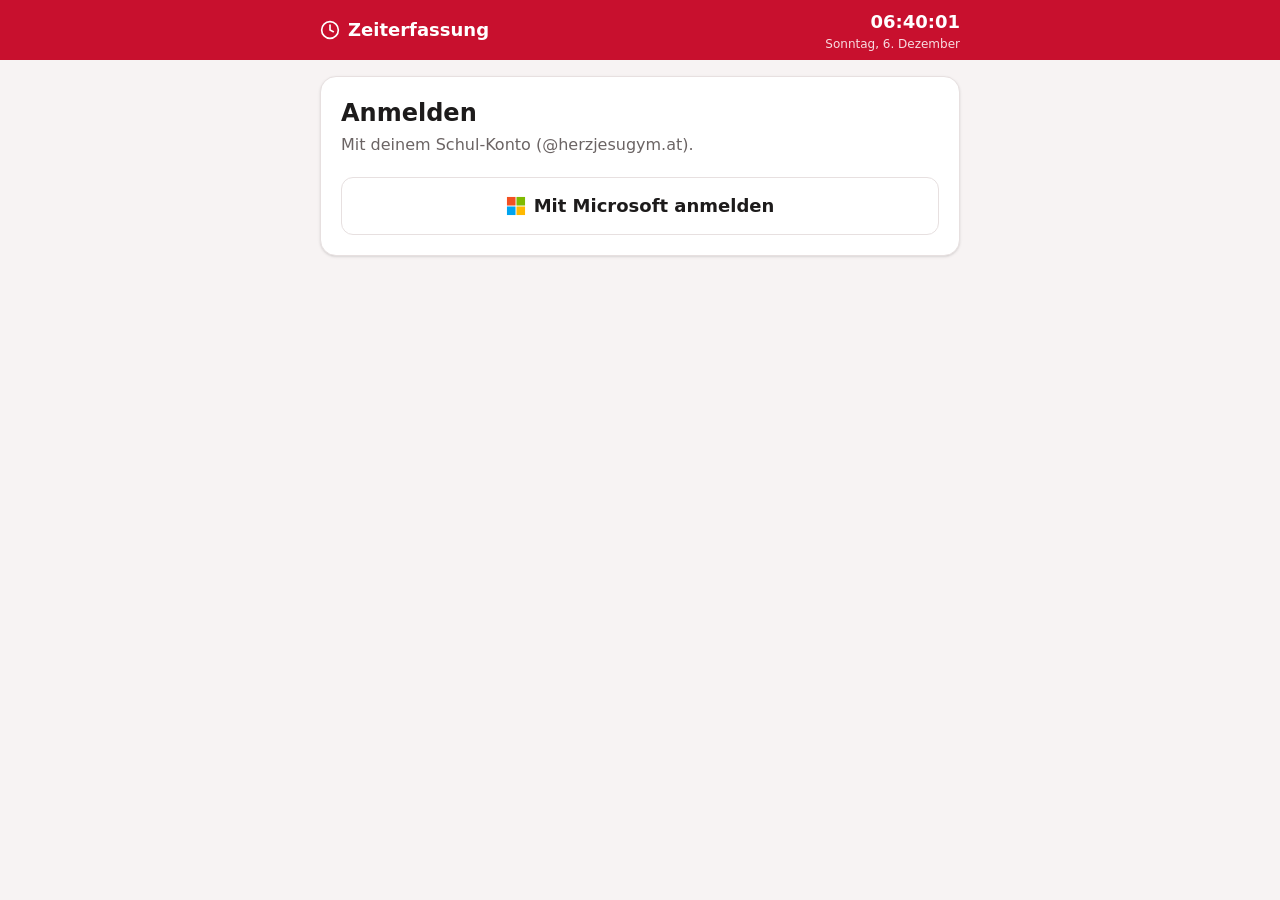
==== commit f0ff5547: "deploy 2026-10-10T14:20Z" ====
--- a/index.html
+++ b/index.html
@@ -1,56 +1,57 @@
-<!doctype html>
-<html lang="de">
+<!doctype html>
+<html lang="de">
   <head>
     <meta http-equiv="Content-Security-Policy" content="default-src 'self'; script-src 'self'; style-src 'self' 'unsafe-inline'; img-src 'self' data: blob: https://herzjesugym.sharepoint.com; font-src 'self' data:; connect-src 'self' https://login.microsoftonline.com https://graph.microsoft.com https://herzjesugym.sharepoint.com https://herzjesugym-my.sharepoint.com; frame-src 'self' https://login.microsoftonline.com; worker-src 'self'; manifest-src 'self'; base-uri 'self'; form-action 'self' https://login.microsoftonline.com; object-src 'none'; upgrade-insecure-requests" />
-    <meta name="referrer" content="strict-origin-when-cross-origin" />
-    <meta charset="UTF-8" />
-    <meta name="viewport" content="width=device-width, initial-scale=1, viewport-fit=cover" />
-    <title>Zeiterfassung · Herz-Jesu-Gymnasium</title>
-    <!-- Interne App: nicht in Suchmaschinen (robots.txt sperrt / bewusst NICHT, sonst sehen Crawler dieses noindex nicht) -->
-    <meta name="robots" content="noindex, nofollow, noarchive" />
-    <meta name="description" content="Arbeitszeit erfassen: Dienst beginnen und beenden, Zeiten nachtragen, Stunden ansehen. Für Mitarbeiterinnen und Mitarbeiter des Herz-Jesu-Gymnasiums. Anmelden mit dem Schul-Konto." />
-    <meta name="color-scheme" content="light dark" />
-    <meta name="theme-color" content="#c8102e" />
-    <!-- Installierte App; KEIN black-translucent: die iOS-Statusleiste bleibt ein eigener Streifen -->
-    <meta name="mobile-web-app-capable" content="yes" />
-    <meta name="apple-mobile-web-app-capable" content="yes" />
-    <meta name="apple-mobile-web-app-title" content="Zeiterfassung" />
-    <link rel="icon" href="/favicon.ico" sizes="32x32" />
-    <link rel="icon" href="/icon.svg" type="image/svg+xml" />
-    <link rel="apple-touch-icon" sizes="180x180" href="/apple-touch-icon.png" />
-    <!-- Vorschau beim Teilen des Links (Teams, WhatsApp, E-Mail) -->
-    <meta property="og:type" content="website" />
-    <meta property="og:site_name" content="Herz-Jesu-Gymnasium" />
-    <meta property="og:title" content="Zeiterfassung" />
-    <meta property="og:description" content="Arbeitszeit erfassen: Dienst beginnen und beenden, Stunden ansehen. Anmelden mit dem Schul-Konto." />
-    <meta property="og:locale" content="de_AT" />
-    <meta property="og:url" content="https://zeiterfassung.herzjesugym.com/" />
-    <meta property="og:image" content="https://zeiterfassung.herzjesugym.com/og.png" />
-    <meta property="og:image:type" content="image/png" />
-    <meta property="og:image:width" content="1200" />
-    <meta property="og:image:height" content="630" />
-    <meta property="og:image:alt" content="Weiße Uhr auf rotem Grund, darunter „Zeiterfassung · Herz-Jesu-Gymnasium“" />
-    <meta name="twitter:card" content="summary_large_image" />
-    <!-- Ladehülle, bis die App startet (React ersetzt den Inhalt von #root). Farben wie in src/index.css. -->
-    <style>html{color:#1d1b1b;background:#f7f3f3}.boot{--boot-muted:#6b6464;font-family:system-ui,-apple-system,Segoe UI,Roboto,sans-serif}@media (prefers-color-scheme:dark){html{color:#f1ecec;background:#161414}.boot{--boot-muted:#a79e9e}}.boot-head{color:#fff;padding-top:env(safe-area-inset-top);background:#c8102e}.boot-row,.boot-main{box-sizing:border-box;max-width:42rem;padding-left:max(1rem, env(safe-area-inset-left));padding-right:max(1rem, env(safe-area-inset-right));margin:0 auto}.boot-row{align-items:center;gap:.5rem;min-height:60px;font-size:1.125rem;font-weight:700;display:flex}.boot-main{color:var(--boot-muted);text-align:center;justify-content:center;align-items:center;gap:.5rem;padding-top:3.5rem;display:flex}.boot-spin{box-sizing:border-box;border:2.5px solid;border-right-color:#0000;border-radius:50%;width:1.25rem;height:1.25rem;animation:.8s linear infinite boot-spin}@keyframes boot-spin{to{rotate:1turn}}@media (prefers-reduced-motion:reduce){.boot-spin{animation-duration:2.4s}}</style>
-    <script type="module" crossorigin src="/assets/index-poA9cLIL.js"></script>
+    <meta name="referrer" content="strict-origin-when-cross-origin" />
+    <meta charset="UTF-8" />
+    <meta name="viewport" content="width=device-width, initial-scale=1, viewport-fit=cover" />
+    <title>Zeiterfassung · Herz-Jesu-Gymnasium</title>
+    <!-- Interne App: nicht in Suchmaschinen (robots.txt sperrt / bewusst NICHT, sonst sehen Crawler dieses noindex nicht) -->
+    <meta name="robots" content="noindex, nofollow, noarchive" />
+    <meta name="description" content="Arbeitszeit erfassen: Dienst beginnen und beenden, Zeiten nachtragen, Stunden ansehen. Für Mitarbeiterinnen und Mitarbeiter des Herz-Jesu-Gymnasiums. Anmelden mit dem Schul-Konto." />
+    <meta name="color-scheme" content="light dark" />
+    <meta name="theme-color" content="#c8102e" />
+    <!-- Installierte App; KEIN black-translucent: die iOS-Statusleiste bleibt ein eigener Streifen -->
+    <meta name="mobile-web-app-capable" content="yes" />
+    <meta name="apple-mobile-web-app-capable" content="yes" />
+    <meta name="apple-mobile-web-app-title" content="Zeiterfassung" />
+    <link rel="icon" href="/favicon.ico" sizes="32x32" />
+    <link rel="icon" href="/icon.svg" type="image/svg+xml" />
+    <link rel="apple-touch-icon" sizes="180x180" href="/apple-touch-icon.png" />
+    <!-- Vorschau beim Teilen des Links (Teams, WhatsApp, E-Mail) -->
+    <meta property="og:type" content="website" />
+    <meta property="og:site_name" content="Herz-Jesu-Gymnasium" />
+    <meta property="og:title" content="Zeiterfassung" />
+    <meta property="og:description" content="Arbeitszeit erfassen: Dienst beginnen und beenden, Stunden ansehen. Anmelden mit dem Schul-Konto." />
+    <meta property="og:locale" content="de_AT" />
+    <meta property="og:url" content="https://zeiterfassung.herzjesugym.com/" />
+    <meta property="og:image" content="https://zeiterfassung.herzjesugym.com/og.png" />
+    <meta property="og:image:type" content="image/png" />
+    <meta property="og:image:width" content="1200" />
+    <meta property="og:image:height" content="630" />
+    <meta property="og:image:alt" content="Weiße Uhr auf rotem Grund, darunter „Zeiterfassung · Herz-Jesu-Gymnasium“" />
+    <meta name="twitter:card" content="summary_large_image" />
+    <!-- Ladehülle, bis die App startet (React ersetzt den Inhalt von #root). Farben wie in src/index.css. -->
+    <style>html{color:#1d1b1b;background:#f7f3f3}.boot{--boot-muted:#6b6464;font-family:system-ui,-apple-system,Segoe UI,Roboto,sans-serif}@media (prefers-color-scheme:dark){html{color:#f1ecec;background:#161414}.boot{--boot-muted:#a79e9e}}.boot-head{color:#fff;padding-top:env(safe-area-inset-top);background:#c8102e}.boot-row,.boot-main{box-sizing:border-box;max-width:42rem;padding-left:max(1rem, env(safe-area-inset-left));padding-right:max(1rem, env(safe-area-inset-right));margin:0 auto}.boot-row{align-items:center;gap:.5rem;min-height:60px;font-size:1.125rem;font-weight:700;display:flex}.boot-main{color:var(--boot-muted);text-align:center;justify-content:center;align-items:center;gap:.5rem;padding-top:3.5rem;display:flex}.boot-spin{box-sizing:border-box;border:2.5px solid;border-right-color:#0000;border-radius:50%;width:1.25rem;height:1.25rem;animation:.8s linear infinite boot-spin}@keyframes boot-spin{to{rotate:1turn}}@media (prefers-reduced-motion:reduce){.boot-spin{animation-duration:2.4s}}</style>
+    <script type="module" crossorigin src="/assets/index-jHHevC63.js"></script>
     <link rel="modulepreload" crossorigin href="/assets/rolldown-runtime-CbXtAM7H.js">
     <link rel="modulepreload" crossorigin href="/assets/vendor-react-ojnyWIuN.js">
     <link rel="modulepreload" crossorigin href="/assets/vendor-msal-BF7sXT8o.js">
-    <link rel="stylesheet" crossorigin href="/assets/index-BpQCPico.css">
-  <link rel="manifest" href="/manifest.webmanifest"></head>
-  <body>
-    <div id="root">
-      <div class="boot">
-        <div class="boot-head">
-          <div class="boot-row">
-            <svg width="20" height="20" viewBox="0 0 24 24" fill="none" stroke="currentColor" stroke-width="2" stroke-linecap="round" stroke-linejoin="round" aria-hidden="true"><circle cx="12" cy="12" r="10" /><path d="M12 6v6l4 2" /></svg>
-            Zeiterfassung
-          </div>
-        </div>
-        <div class="boot-main" role="status"><span class="boot-spin" aria-hidden="true"></span>Wird geladen …</div>
-        <noscript><p class="boot-main">Bitte JavaScript einschalten – sonst funktioniert die Zeiterfassung nicht.</p></noscript>
-      </div>
-    </div>
-  </body>
-</html>
+    <link rel="stylesheet" crossorigin href="/assets/index-DazkIqSX.css">
+  <link rel="manifest" href="/manifest.webmanifest"></head>
+  <body>
+    <div id="root">
+      <div class="boot">
+        <div class="boot-head">
+          <div class="boot-row">
+            <svg width="20" height="20" viewBox="0 0 24 24" fill="none" stroke="currentColor" stroke-width="2" stroke-linecap="round" stroke-linejoin="round" aria-hidden="true"><circle cx="12" cy="12" r="10" /><path d="M12 6v6l4 2" /></svg>
+            Zeiterfassung
+          </div>
+        </div>
+        <div class="boot-main" role="status"><span class="boot-spin" aria-hidden="true"></span>Wird geladen …</div>
+        <noscript><p class="boot-main">Bitte JavaScript einschalten – sonst funktioniert die Zeiterfassung nicht.</p></noscript>
+      </div>
+    </div>+
+  </body>
+</html>
--- a/assets/index-DazkIqSX.css
+++ b/assets/index-DazkIqSX.css
@@ -0,0 +1,2 @@
+/*! tailwindcss v4.3.3 | MIT License | https://tailwindcss.com */
+@layer properties{@supports (((-webkit-hyphens:none)) and (not (margin-trim:inline))) or ((-moz-orient:inline) and (not (color:rgb(from red r g b)))){*,:before,:after{--tw-border-spacing-x:0;--tw-border-spacing-y:0;--tw-space-y-reverse:0;--tw-divide-y-reverse:0;--tw-border-style:solid;--tw-leading:initial;--tw-font-weight:initial;--tw-tracking:initial;--tw-ordinal:initial;--tw-slashed-zero:initial;--tw-numeric-figure:initial;--tw-numeric-spacing:initial;--tw-numeric-fraction:initial;--tw-shadow:0 0 #0000;--tw-shadow-color:initial;--tw-shadow-alpha:100%;--tw-inset-shadow:0 0 #0000;--tw-inset-shadow-color:initial;--tw-inset-shadow-alpha:100%;--tw-ring-color:initial;--tw-ring-shadow:0 0 #0000;--tw-inset-ring-color:initial;--tw-inset-ring-shadow:0 0 #0000;--tw-ring-inset:initial;--tw-ring-offset-width:0px;--tw-ring-offset-color:#fff;--tw-ring-offset-shadow:0 0 #0000;--tw-blur:initial;--tw-brightness:initial;--tw-contrast:initial;--tw-grayscale:initial;--tw-hue-rotate:initial;--tw-invert:initial;--tw-opacity:initial;--tw-saturate:initial;--tw-sepia:initial;--tw-drop-shadow:initial;--tw-drop-shadow-color:initial;--tw-drop-shadow-alpha:100%;--tw-drop-shadow-size:initial;--tw-outline-style:solid}::backdrop{--tw-border-spacing-x:0;--tw-border-spacing-y:0;--tw-space-y-reverse:0;--tw-divide-y-reverse:0;--tw-border-style:solid;--tw-leading:initial;--tw-font-weight:initial;--tw-tracking:initial;--tw-ordinal:initial;--tw-slashed-zero:initial;--tw-numeric-figure:initial;--tw-numeric-spacing:initial;--tw-numeric-fraction:initial;--tw-shadow:0 0 #0000;--tw-shadow-color:initial;--tw-shadow-alpha:100%;--tw-inset-shadow:0 0 #0000;--tw-inset-shadow-color:initial;--tw-inset-shadow-alpha:100%;--tw-ring-color:initial;--tw-ring-shadow:0 0 #0000;--tw-inset-ring-color:initial;--tw-inset-ring-shadow:0 0 #0000;--tw-ring-inset:initial;--tw-ring-offset-width:0px;--tw-ring-offset-color:#fff;--tw-ring-offset-shadow:0 0 #0000;--tw-blur:initial;--tw-brightness:initial;--tw-contrast:initial;--tw-grayscale:initial;--tw-hue-rotate:initial;--tw-invert:initial;--tw-opacity:initial;--tw-saturate:initial;--tw-sepia:initial;--tw-drop-shadow:initial;--tw-drop-shadow-color:initial;--tw-drop-shadow-alpha:100%;--tw-drop-shadow-size:initial;--tw-outline-style:solid}}}@layer theme{:root,:host{--font-sans:system-ui, -apple-system, "Segoe UI", Roboto, sans-serif;--font-mono:ui-monospace, SFMono-Regular, Menlo, Monaco, Consolas, "Liberation Mono", "Courier New", monospace;--color-amber-100:#fef3c6;--color-amber-300:#ffd236;--color-amber-800:#953d00;--color-amber-950:#461901;--color-emerald-100:#d0fae5;--color-emerald-300:#5ee9b5;--color-emerald-800:#005f46;--color-emerald-950:#002c22;--color-teal-100:#cbfbf1;--color-teal-300:#46ecd5;--color-teal-800:#005f5a;--color-teal-950:#022f2e;--color-sky-100:#dff2fe;--color-sky-300:#77d4ff;--color-sky-800:#005986;--color-sky-950:#052f4a;--color-violet-100:#ede9fe;--color-violet-300:#c4b4ff;--color-violet-700:#7008e7;--color-violet-800:#5d0ec0;--color-violet-950:#2f0d68;--color-rose-100:#ffe4e6;--color-rose-300:#ffa2ae;--color-rose-800:#a30037;--color-rose-950:#4d0218;--color-black:#000;--color-white:#fff;--spacing:.25rem;--container-2xl:42rem;--container-7xl:80rem;--text-xs:.75rem;--text-xs--line-height:calc(1 / .75);--text-sm:.875rem;--text-sm--line-height:calc(1.25 / .875);--text-base:1rem;--text-base--line-height:calc(1.5 / 1);--text-lg:1.125rem;--text-lg--line-height:calc(1.75 / 1.125);--text-xl:1.25rem;--text-xl--line-height:calc(1.75 / 1.25);--text-2xl:1.5rem;--text-2xl--line-height:calc(2 / 1.5);--font-weight-normal:400;--font-weight-medium:500;--font-weight-semibold:600;--font-weight-bold:700;--tracking-tight:-.025em;--leading-tight:1.25;--leading-snug:1.375;--radius-md:.375rem;--radius-lg:.5rem;--radius-xl:.75rem;--radius-2xl:1rem;--animate-spin:spin 1s linear infinite;--default-transition-duration:.15s;--default-transition-timing-function:cubic-bezier(.4, 0, .2, 1);--default-font-family:var(--font-sans);--default-mono-font-family:var(--font-mono);--color-brand:#c8102e;--color-brand-dark:#9e0c24;--color-brand-ink:var(--brand-ink);--color-ink:var(--ink);--color-muted:var(--muted);--color-paper:var(--paper);--color-card:var(--card);--color-line:var(--line);--color-ok:var(--ok);--color-ok-bg:var(--ok-bg);--color-warn:var(--warn);--color-warn-bg:var(--warn-bg)}@supports (color:lab(0% 0 0)){:root,:host{--color-amber-100:lab(95.916% -1.2165 23.111);--color-amber-300:lab(86.4156% 6.13147 78.3961);--color-amber-800:lab(37.8823% 37.1699 52.2718);--color-amber-950:lab(15.8111% 20.9107 23.3752);--color-emerald-100:lab(94.9004% -17.0769 5.63836);--color-emerald-300:lab(83.9203% -48.7124 13.8849);--color-emerald-800:lab(35.3675% -33.1188 8.04002);--color-emerald-950:lab(15.0582% -17.9507 2.38369);--color-teal-100:lab(95.1845% -17.4212 -.425434);--color-teal-300:lab(84.8977% -48.1517 -1.3321);--color-teal-800:lab(35.5975% -26.6648 -4.34487);--color-teal-950:lab(16.6371% -15.3183 -3.81732);--color-sky-100:lab(94.3709% -4.56053 -8.23453);--color-sky-300:lab(80.3307% -20.2945 -31.385);--color-sky-800:lab(35.164% -9.57689 -34.4068);--color-sky-950:lab(17.8299% -5.31271 -21.1584);--color-violet-100:lab(93.0838% 4.35197 -9.88284);--color-violet-300:lab(76.7419% 18.391 -37.0706);--color-violet-700:lab(35.2783% 67.9912 -88.793);--color-violet-800:lab(29.3188% 57.7986 -76.1493);--color-violet-950:lab(14.0707% 33.3353 -46.7553);--color-rose-100:lab(92.8221% 9.86832 2.60077);--color-rose-300:lab(76.6339% 38.3549 9.68834);--color-rose-800:lab(34.6481% 60.802 20.1957);--color-rose-950:lab(14.2323% 34.0086 9.80922)}}}@layer base{*,:after,:before{box-sizing:border-box;border:0 solid;margin:0;padding:0}::backdrop{box-sizing:border-box;border:0 solid;margin:0;padding:0}::file-selector-button{box-sizing:border-box;border:0 solid;margin:0;padding:0}html,:host{-webkit-text-size-adjust:100%;tab-size:4;line-height:1.5;font-family:var(--default-font-family,-apple-system, BlinkMacSystemFont, "Segoe UI", Roboto, "Helvetica Neue", "Noto Sans", Arial, sans-serif, "Apple Color Emoji", "Segoe UI Emoji", "Segoe UI Symbol", "Noto Color Emoji");font-feature-settings:var(--default-font-feature-settings,normal);font-variation-settings:var(--default-font-variation-settings,normal);-webkit-tap-highlight-color:transparent}hr{height:0;color:inherit;border-top-width:1px}abbr:where([title]){-webkit-text-decoration:underline dotted;text-decoration:underline dotted}h1,h2,h3,h4,h5,h6{font-size:inherit;font-weight:inherit}a{color:inherit;-webkit-text-decoration:inherit;-webkit-text-decoration:inherit;-webkit-text-decoration:inherit;-webkit-text-decoration:inherit;text-decoration:inherit}b,strong{font-weight:bolder}code,kbd,samp,pre{font-family:var(--default-mono-font-family,ui-monospace, SFMono-Regular, Menlo, Monaco, Consolas, "Liberation Mono", "Courier New", monospace);font-feature-settings:var(--default-mono-font-feature-settings,normal);font-variation-settings:var(--default-mono-font-variation-settings,normal);font-size:1em}small{font-size:80%}sub,sup{vertical-align:baseline;font-size:75%;line-height:0;position:relative}sub{bottom:-.25em}sup{top:-.5em}table{text-indent:0;border-color:inherit;border-collapse:collapse}:-moz-focusring:where(:not(iframe)){outline:auto}progress{vertical-align:baseline}summary{display:list-item}ol,ul,menu{list-style:none}img,svg,video,canvas,audio,iframe,embed,object{vertical-align:middle;display:block}img,video{max-width:100%;height:auto}button,input,select,optgroup,textarea{font:inherit;font-feature-settings:inherit;font-variation-settings:inherit;letter-spacing:inherit;color:inherit;opacity:1;background-color:#0000;border-radius:0}::file-selector-button{font:inherit;font-feature-settings:inherit;font-variation-settings:inherit;letter-spacing:inherit;color:inherit;opacity:1;background-color:#0000;border-radius:0}:where(select:is([multiple],[size])) optgroup{font-weight:bolder}:where(select:is([multiple],[size])) optgroup option{padding-inline-start:20px}::file-selector-button{margin-inline-end:4px}::placeholder{opacity:1}@supports (not ((-webkit-appearance:-apple-pay-button))) or (contain-intrinsic-size:1px){::placeholder{color:currentColor}@supports (color:color-mix(in lab, red, red)){::placeholder{color:color-mix(in oklab, currentcolor 50%, transparent)}}}textarea{resize:vertical}::-webkit-search-decoration{-webkit-appearance:none}::-webkit-date-and-time-value{min-height:1lh;text-align:inherit}::-webkit-datetime-edit{display:inline-flex}::-webkit-datetime-edit-fields-wrapper{padding:0}::-webkit-datetime-edit{padding-block:0}::-webkit-datetime-edit-year-field{padding-block:0}::-webkit-datetime-edit-month-field{padding-block:0}::-webkit-datetime-edit-day-field{padding-block:0}::-webkit-datetime-edit-hour-field{padding-block:0}::-webkit-datetime-edit-minute-field{padding-block:0}::-webkit-datetime-edit-second-field{padding-block:0}::-webkit-datetime-edit-millisecond-field{padding-block:0}::-webkit-datetime-edit-meridiem-field{padding-block:0}::-webkit-calendar-picker-indicator{line-height:1}:-moz-ui-invalid{box-shadow:none}button,input:where([type=button],[type=reset],[type=submit]){appearance:button}::file-selector-button{appearance:button}::-webkit-inner-spin-button{height:auto}::-webkit-outer-spin-button{height:auto}[hidden]:where(:not([hidden=until-found])){display:none!important}:where(a,button,select,summary,input[type=checkbox],input[type=radio],[tabindex]:not([tabindex="-1"])):focus-visible{outline:3px solid var(--color-ink);outline-offset:2px}:where(header) :focus-visible{outline-color:#fff}}@layer components;@layer utilities{.visible{visibility:visible}.sr-only{clip-path:inset(50%);white-space:nowrap;border-width:0;width:1px;height:1px;margin:-1px;padding:0;position:absolute;overflow:hidden}.fixed{position:fixed}.static{position:static}.sticky{position:sticky}.right-0{right:0}.left-0{left:0}.z-10{z-index:10}.col-span-3{grid-column:span 3/span 3}.m-auto{margin:auto}.mx-auto{margin-inline:auto}.my-2{margin-block:calc(var(--spacing) * 2)}.\!mt-0{margin-top:0!important}.mt-0\.5{margin-top:calc(var(--spacing) * .5)}.mt-1{margin-top:var(--spacing)}.mt-2{margin-top:calc(var(--spacing) * 2)}.mt-2\.5{margin-top:calc(var(--spacing) * 2.5)}.mt-3{margin-top:calc(var(--spacing) * 3)}.mt-4{margin-top:calc(var(--spacing) * 4)}.mt-5{margin-top:calc(var(--spacing) * 5)}.mb-0\.5{margin-bottom:calc(var(--spacing) * .5)}.mb-1{margin-bottom:var(--spacing)}.mb-1\.5{margin-bottom:calc(var(--spacing) * 1.5)}.mb-2{margin-bottom:calc(var(--spacing) * 2)}.mb-3{margin-bottom:calc(var(--spacing) * 3)}.mb-3\.5{margin-bottom:calc(var(--spacing) * 3.5)}.mb-4{margin-bottom:calc(var(--spacing) * 4)}.-ml-2{margin-left:calc(var(--spacing) * -2)}.ml-1{margin-left:var(--spacing)}.ml-10{margin-left:calc(var(--spacing) * 10)}.ml-auto{margin-left:auto}.line-clamp-2{-webkit-line-clamp:2;-webkit-box-orient:vertical;display:-webkit-box;overflow:hidden}.block{display:block}.flex{display:flex}.grid{display:grid}.hidden{display:none}.inline{display:inline}.inline-block{display:inline-block}.inline-flex{display:inline-flex}.size-2{width:calc(var(--spacing) * 2);height:calc(var(--spacing) * 2)}.size-2\.5{width:calc(var(--spacing) * 2.5);height:calc(var(--spacing) * 2.5)}.size-3\.5{width:calc(var(--spacing) * 3.5);height:calc(var(--spacing) * 3.5)}.size-4{width:calc(var(--spacing) * 4);height:calc(var(--spacing) * 4)}.size-5{width:calc(var(--spacing) * 5);height:calc(var(--spacing) * 5)}.size-6{width:calc(var(--spacing) * 6);height:calc(var(--spacing) * 6)}.size-10{width:calc(var(--spacing) * 10);height:calc(var(--spacing) * 10)}.size-11{width:calc(var(--spacing) * 11);height:calc(var(--spacing) * 11)}.size-14{width:calc(var(--spacing) * 14);height:calc(var(--spacing) * 14)}.h-2{height:calc(var(--spacing) * 2)}.h-full{height:100%}.max-h-64{max-height:calc(var(--spacing) * 64)}.min-h-9{min-height:calc(var(--spacing) * 9)}.min-h-11{min-height:calc(var(--spacing) * 11)}.w-8{width:calc(var(--spacing) * 8)}.w-24{width:calc(var(--spacing) * 24)}.w-\[min\(440px\,calc\(100vw-32px\)\)\]{width:min(440px,100vw - 32px)}.w-full{width:100%}.max-w-2xl{max-width:var(--container-2xl)}.max-w-7xl{max-width:var(--container-7xl)}.max-w-\[calc\(100vw-32px\)\]{max-width:calc(100vw - 32px)}.min-w-0{min-width:0}.min-w-11{min-width:calc(var(--spacing) * 11)}.min-w-\[12rem\]{min-width:12rem}.flex-1{flex:1}.flex-\[1_1_6rem\]{flex:6rem}.flex-\[1_1_12rem\]{flex:12rem}.flex-\[1_1_14rem\]{flex:14rem}.flex-\[1_1_16rem\]{flex:16rem}.flex-\[2\]{flex:2}.flex-\[3\]{flex:3}.shrink-0{flex-shrink:0}.border-separate{border-collapse:separate}.border-spacing-0{--tw-border-spacing-x:0px;--tw-border-spacing-y:0px;border-spacing:var(--tw-border-spacing-x) var(--tw-border-spacing-y)}.rotate-180{rotate:180deg}.animate-spin{animation:var(--animate-spin)}.cursor-pointer{cursor:pointer}.resize-y{resize:vertical}.list-disc{list-style-type:disc}.grid-cols-2{grid-template-columns:repeat(2,minmax(0,1fr))}.grid-cols-3{grid-template-columns:repeat(3,minmax(0,1fr))}.grid-cols-\[92px_1fr_auto\]{grid-template-columns:92px 1fr auto}.grid-cols-\[100px_1fr_auto_auto\]{grid-template-columns:100px 1fr auto auto}.flex-col{flex-direction:column}.flex-col-reverse{flex-direction:column-reverse}.flex-wrap{flex-wrap:wrap}.flex-wrap-reverse{flex-wrap:wrap-reverse}.place-items-center{place-items:center}.items-baseline{align-items:baseline}.items-center{align-items:center}.items-end{align-items:flex-end}.items-start{align-items:flex-start}.items-stretch{align-items:stretch}.justify-between{justify-content:space-between}.justify-center{justify-content:center}.gap-0\.5{gap:calc(var(--spacing) * .5)}.gap-1{gap:var(--spacing)}.gap-1\.5{gap:calc(var(--spacing) * 1.5)}.gap-2{gap:calc(var(--spacing) * 2)}.gap-3{gap:calc(var(--spacing) * 3)}.gap-4{gap:calc(var(--spacing) * 4)}:where(.space-y-0\.5>:not(:last-child)){--tw-space-y-reverse:0;margin-block-start:calc(calc(var(--spacing) * .5) * var(--tw-space-y-reverse));margin-block-end:calc(calc(var(--spacing) * .5) * calc(1 - var(--tw-space-y-reverse)))}:where(.space-y-1>:not(:last-child)){--tw-space-y-reverse:0;margin-block-start:calc(var(--spacing) * var(--tw-space-y-reverse));margin-block-end:calc(var(--spacing) * calc(1 - var(--tw-space-y-reverse)))}:where(.space-y-1\.5>:not(:last-child)){--tw-space-y-reverse:0;margin-block-start:calc(calc(var(--spacing) * 1.5) * var(--tw-space-y-reverse));margin-block-end:calc(calc(var(--spacing) * 1.5) * calc(1 - var(--tw-space-y-reverse)))}:where(.space-y-2>:not(:last-child)){--tw-space-y-reverse:0;margin-block-start:calc(calc(var(--spacing) * 2) * var(--tw-space-y-reverse));margin-block-end:calc(calc(var(--spacing) * 2) * calc(1 - var(--tw-space-y-reverse)))}:where(.space-y-4>:not(:last-child)){--tw-space-y-reverse:0;margin-block-start:calc(calc(var(--spacing) * 4) * var(--tw-space-y-reverse));margin-block-end:calc(calc(var(--spacing) * 4) * calc(1 - var(--tw-space-y-reverse)))}.gap-x-1\.5{column-gap:calc(var(--spacing) * 1.5)}.gap-x-2{column-gap:calc(var(--spacing) * 2)}.gap-x-3{column-gap:calc(var(--spacing) * 3)}.gap-y-1{row-gap:var(--spacing)}.gap-y-2{row-gap:calc(var(--spacing) * 2)}:where(.divide-y>:not(:last-child)){--tw-divide-y-reverse:0;border-bottom-style:var(--tw-border-style);border-top-style:var(--tw-border-style);border-top-width:calc(1px * var(--tw-divide-y-reverse));border-bottom-width:calc(1px * calc(1 - var(--tw-divide-y-reverse)))}:where(.divide-line>:not(:last-child)){border-color:var(--color-line)}.self-center{align-self:center}.truncate{text-overflow:ellipsis;white-space:nowrap;overflow:hidden}.overflow-auto{overflow:auto}.overflow-hidden{overflow:hidden}.overflow-x-auto{overflow-x:auto}.rounded{border-radius:.25rem}.rounded-2xl{border-radius:var(--radius-2xl)}.rounded-full{border-radius:2147483647px}.rounded-lg{border-radius:var(--radius-lg)}.rounded-md{border-radius:var(--radius-md)}.rounded-xl{border-radius:var(--radius-xl)}.border{border-style:var(--tw-border-style);border-width:1px}.border-y{border-block-style:var(--tw-border-style);border-block-width:1px}.border-t{border-top-style:var(--tw-border-style);border-top-width:1px}.border-t-2{border-top-style:var(--tw-border-style);border-top-width:2px}.border-b{border-bottom-style:var(--tw-border-style);border-bottom-width:1px}.border-l{border-left-style:var(--tw-border-style);border-left-width:1px}.border-dashed{--tw-border-style:dashed;border-style:dashed}.border-brand{border-color:var(--color-brand)}.border-brand-ink\/40{border-color:var(--color-brand-ink)}@supports (color:color-mix(in lab, red, red)){.border-brand-ink\/40{border-color:color-mix(in oklab, var(--color-brand-ink) 40%, transparent)}}.border-brand\/40{border-color:#c8102e66}@supports (color:color-mix(in lab, red, red)){.border-brand\/40{border-color:color-mix(in oklab, var(--color-brand) 40%, transparent)}}.border-brand\/50{border-color:#c8102e80}@supports (color:color-mix(in lab, red, red)){.border-brand\/50{border-color:color-mix(in oklab, var(--color-brand) 50%, transparent)}}.border-ink{border-color:var(--color-ink)}.border-line{border-color:var(--color-line)}.border-ok{border-color:var(--color-ok)}.border-transparent{border-color:#0000}.border-warn{border-color:var(--color-warn)}.bg-\[color-mix\(in_srgb\,var\(--color-brand\)_5\%\,var\(--color-card\)\)\]{background-color:#c8102e}@supports (color:color-mix(in lab, red, red)){.bg-\[color-mix\(in_srgb\,var\(--color-brand\)_5\%\,var\(--color-card\)\)\]{background-color:color-mix(in srgb,var(--color-brand) 5%,var(--color-card))}}.bg-amber-100{background-color:var(--color-amber-100)}.bg-brand{background-color:var(--color-brand)}.bg-brand\/5{background-color:#c8102e0d}@supports (color:color-mix(in lab, red, red)){.bg-brand\/5{background-color:color-mix(in oklab, var(--color-brand) 5%, transparent)}}.bg-brand\/10{background-color:#c8102e1a}@supports (color:color-mix(in lab, red, red)){.bg-brand\/10{background-color:color-mix(in oklab, var(--color-brand) 10%, transparent)}}.bg-card{background-color:var(--color-card)}.bg-emerald-100{background-color:var(--color-emerald-100)}.bg-ink{background-color:var(--color-ink)}.bg-ok{background-color:var(--color-ok)}.bg-ok-bg{background-color:var(--color-ok-bg)}.bg-paper,.bg-paper\/60{background-color:var(--color-paper)}@supports (color:color-mix(in lab, red, red)){.bg-paper\/60{background-color:color-mix(in oklab, var(--color-paper) 60%, transparent)}}.bg-paper\/70{background-color:var(--color-paper)}@supports (color:color-mix(in lab, red, red)){.bg-paper\/70{background-color:color-mix(in oklab, var(--color-paper) 70%, transparent)}}.bg-rose-100{background-color:var(--color-rose-100)}.bg-sky-100{background-color:var(--color-sky-100)}.bg-teal-100{background-color:var(--color-teal-100)}.bg-violet-100{background-color:var(--color-violet-100)}.bg-warn-bg{background-color:var(--color-warn-bg)}.bg-white\/15{background-color:#ffffff26}@supports (color:color-mix(in lab, red, red)){.bg-white\/15{background-color:color-mix(in oklab, var(--color-white) 15%, transparent)}}.bg-white\/20{background-color:#fff3}@supports (color:color-mix(in lab, red, red)){.bg-white\/20{background-color:color-mix(in oklab, var(--color-white) 20%, transparent)}}.fill-current{fill:currentColor}.object-cover{object-fit:cover}.\!p-0{padding:0!important}.p-0{padding:0}.p-1{padding:var(--spacing)}.p-2\.5{padding:calc(var(--spacing) * 2.5)}.p-3{padding:calc(var(--spacing) * 3)}.p-5{padding:calc(var(--spacing) * 5)}.px-1{padding-inline:var(--spacing)}.px-1\.5{padding-inline:calc(var(--spacing) * 1.5)}.px-2{padding-inline:calc(var(--spacing) * 2)}.px-2\.5{padding-inline:calc(var(--spacing) * 2.5)}.px-3{padding-inline:calc(var(--spacing) * 3)}.px-4{padding-inline:calc(var(--spacing) * 4)}.px-5{padding-inline:calc(var(--spacing) * 5)}.px-6{padding-inline:calc(var(--spacing) * 6)}.\!py-2{padding-block:calc(var(--spacing) * 2)!important}.\!py-3{padding-block:calc(var(--spacing) * 3)!important}.\!py-4{padding-block:calc(var(--spacing) * 4)!important}.py-0\.5{padding-block:calc(var(--spacing) * .5)}.py-1{padding-block:var(--spacing)}.py-1\.5{padding-block:calc(var(--spacing) * 1.5)}.py-2{padding-block:calc(var(--spacing) * 2)}.py-2\.5{padding-block:calc(var(--spacing) * 2.5)}.py-3{padding-block:calc(var(--spacing) * 3)}.py-3\.5{padding-block:calc(var(--spacing) * 3.5)}.py-4{padding-block:calc(var(--spacing) * 4)}.py-5{padding-block:calc(var(--spacing) * 5)}.py-6{padding-block:calc(var(--spacing) * 6)}.py-10{padding-block:calc(var(--spacing) * 10)}.py-px{padding-block:1px}.pt-1{padding-top:var(--spacing)}.pr-1{padding-right:var(--spacing)}.pr-2{padding-right:calc(var(--spacing) * 2)}.pb-1{padding-bottom:var(--spacing)}.pb-3{padding-bottom:calc(var(--spacing) * 3)}.pl-2{padding-left:calc(var(--spacing) * 2)}.pl-4{padding-left:calc(var(--spacing) * 4)}.pl-5{padding-left:calc(var(--spacing) * 5)}.pl-6{padding-left:calc(var(--spacing) * 6)}.pl-9{padding-left:calc(var(--spacing) * 9)}.text-center{text-align:center}.text-left{text-align:left}.text-right{text-align:right}.align-middle{vertical-align:middle}.align-top{vertical-align:top}.text-2xl{font-size:var(--text-2xl);line-height:var(--tw-leading,var(--text-2xl--line-height))}.text-base{font-size:var(--text-base);line-height:var(--tw-leading,var(--text-base--line-height))}.text-lg{font-size:var(--text-lg);line-height:var(--tw-leading,var(--text-lg--line-height))}.text-sm{font-size:var(--text-sm);line-height:var(--tw-leading,var(--text-sm--line-height))}.text-xl{font-size:var(--text-xl);line-height:var(--tw-leading,var(--text-xl--line-height))}.text-xs{font-size:var(--text-xs);line-height:var(--tw-leading,var(--text-xs--line-height))}.text-\[15px\]{font-size:15px}.text-\[17px\]{font-size:17px}.text-\[52px\]{font-size:52px}.leading-snug{--tw-leading:var(--leading-snug);line-height:var(--leading-snug)}.leading-tight{--tw-leading:var(--leading-tight);line-height:var(--leading-tight)}.font-bold{--tw-font-weight:var(--font-weight-bold);font-weight:var(--font-weight-bold)}.font-medium{--tw-font-weight:var(--font-weight-medium);font-weight:var(--font-weight-medium)}.font-normal{--tw-font-weight:var(--font-weight-normal);font-weight:var(--font-weight-normal)}.font-semibold{--tw-font-weight:var(--font-weight-semibold);font-weight:var(--font-weight-semibold)}.\[font-weight\:inherit\]{font-weight:inherit}.tracking-tight{--tw-tracking:var(--tracking-tight);letter-spacing:var(--tracking-tight)}.\[overflow-wrap\:anywhere\]{overflow-wrap:anywhere}.break-words{overflow-wrap:break-word}.whitespace-nowrap{white-space:nowrap}.whitespace-pre-wrap{white-space:pre-wrap}.text-amber-800{color:var(--color-amber-800)}.text-brand-ink{color:var(--color-brand-ink)}.text-card{color:var(--color-card)}.text-emerald-800{color:var(--color-emerald-800)}.text-ink{color:var(--color-ink)}.text-muted{color:var(--color-muted)}.text-ok{color:var(--color-ok)}.text-rose-800{color:var(--color-rose-800)}.text-sky-800{color:var(--color-sky-800)}.text-teal-800{color:var(--color-teal-800)}.text-violet-700{color:var(--color-violet-700)}.text-violet-800{color:var(--color-violet-800)}.text-warn{color:var(--color-warn)}.text-white{color:var(--color-white)}.text-white\/85{color:#ffffffd9}@supports (color:color-mix(in lab, red, red)){.text-white\/85{color:color-mix(in oklab, var(--color-white) 85%, transparent)}}.tabular-nums{--tw-numeric-spacing:tabular-nums;font-variant-numeric:var(--tw-ordinal,) var(--tw-slashed-zero,) var(--tw-numeric-figure,) var(--tw-numeric-spacing,) var(--tw-numeric-fraction,)}.line-through{text-decoration-line:line-through}.underline{text-decoration-line:underline}.accent-\[var\(--ok\)\]{accent-color:var(--ok)}.opacity-50{opacity:.5}.opacity-60{opacity:.6}.shadow-\[-1px_0_0_var\(--color-line\)\]{--tw-shadow:-1px 0 0 var(--tw-shadow-color,var(--color-line));box-shadow:var(--tw-inset-shadow), var(--tw-inset-ring-shadow), var(--tw-ring-offset-shadow), var(--tw-ring-shadow), var(--tw-shadow)}.shadow-\[1px_0_0_var\(--color-line\)\]{--tw-shadow:1px 0 0 var(--tw-shadow-color,var(--color-line));box-shadow:var(--tw-inset-shadow), var(--tw-inset-ring-shadow), var(--tw-ring-offset-shadow), var(--tw-ring-shadow), var(--tw-shadow)}.shadow-sm{--tw-shadow:0 1px 3px 0 var(--tw-shadow-color,#0000001a), 0 1px 2px -1px var(--tw-shadow-color,#0000001a);box-shadow:var(--tw-inset-shadow), var(--tw-inset-ring-shadow), var(--tw-ring-offset-shadow), var(--tw-ring-shadow), var(--tw-shadow)}.shadow-xl{--tw-shadow:0 20px 25px -5px var(--tw-shadow-color,#0000001a), 0 8px 10px -6px var(--tw-shadow-color,#0000001a);box-shadow:var(--tw-inset-shadow), var(--tw-inset-ring-shadow), var(--tw-ring-offset-shadow), var(--tw-ring-shadow), var(--tw-shadow)}.focus-inset:focus-visible{outline-offset:-3px}.outline-offset-2{outline-offset:2px}.filter{filter:var(--tw-blur,) var(--tw-brightness,) var(--tw-contrast,) var(--tw-grayscale,) var(--tw-hue-rotate,) var(--tw-invert,) var(--tw-saturate,) var(--tw-sepia,) var(--tw-drop-shadow,)}.transition{transition-property:color,background-color,border-color,outline-color,text-decoration-color,fill,stroke,--tw-gradient-from,--tw-gradient-via,--tw-gradient-to,opacity,box-shadow,transform,translate,scale,rotate,filter,-webkit-backdrop-filter,backdrop-filter,display,content-visibility,overlay,pointer-events;transition-timing-function:var(--tw-ease,var(--default-transition-timing-function));transition-duration:var(--tw-duration,var(--default-transition-duration))}.transition-colors{transition-property:color,background-color,border-color,outline-color,text-decoration-color,fill,stroke,--tw-gradient-from,--tw-gradient-via,--tw-gradient-to;transition-timing-function:var(--tw-ease,var(--default-transition-timing-function));transition-duration:var(--tw-duration,var(--default-transition-duration))}.transition-opacity{transition-property:opacity;transition-timing-function:var(--tw-ease,var(--default-transition-timing-function));transition-duration:var(--tw-duration,var(--default-transition-duration))}.transition-transform{transition-property:transform,translate,scale,rotate;transition-timing-function:var(--tw-ease,var(--default-transition-timing-function));transition-duration:var(--tw-duration,var(--default-transition-duration))}.outline-none{--tw-outline-style:none;outline-style:none}.select-none{-webkit-user-select:none;user-select:none}:is(.\*\:flex-1>*){flex:1}:is(.\*\:flex-\[1_1_8rem\]>*){flex:8rem}:is(.\*\:flex-\[1_1_9rem\]>*){flex:9rem}:is(.\*\:flex-\[1_1_10rem\]>*){flex:10rem}:is(.\*\:flex-\[1_1_12rem\]>*){flex:12rem}.group-open\:rotate-180:is(:where(.group):is([open],:popover-open,:open) *){rotate:180deg}@media (hover:hover){.group-hover\:bg-paper:is(:where(.group):hover *){background-color:var(--color-paper)}}.backdrop\:bg-black\/45::backdrop{background-color:#00000073}@supports (color:color-mix(in lab, red, red)){.backdrop\:bg-black\/45::backdrop{background-color:color-mix(in oklab, var(--color-black) 45%, transparent)}}.first\:border-t-0:first-child{border-top-style:var(--tw-border-style);border-top-width:0}@media (hover:hover){.hover\:bg-brand-dark:hover{background-color:var(--color-brand-dark)}.hover\:bg-brand\/10:hover{background-color:#c8102e1a}@supports (color:color-mix(in lab, red, red)){.hover\:bg-brand\/10:hover{background-color:color-mix(in oklab, var(--color-brand) 10%, transparent)}}.hover\:bg-line:hover{background-color:var(--color-line)}.hover\:bg-paper:hover{background-color:var(--color-paper)}.hover\:bg-white\/15:hover{background-color:#ffffff26}@supports (color:color-mix(in lab, red, red)){.hover\:bg-white\/15:hover{background-color:color-mix(in oklab, var(--color-white) 15%, transparent)}}.hover\:bg-white\/20:hover{background-color:#fff3}@supports (color:color-mix(in lab, red, red)){.hover\:bg-white\/20:hover{background-color:color-mix(in oklab, var(--color-white) 20%, transparent)}}.hover\:text-brand-ink:hover{color:var(--color-brand-ink)}.hover\:text-ink:hover{color:var(--color-ink)}.hover\:underline:hover{text-decoration-line:underline}.hover\:opacity-90:hover{opacity:.9}.hover\:ring-2:hover{--tw-ring-shadow:var(--tw-ring-inset,) 0 0 0 calc(2px + var(--tw-ring-offset-width)) var(--tw-ring-color,currentcolor);box-shadow:var(--tw-inset-shadow), var(--tw-inset-ring-shadow), var(--tw-ring-offset-shadow), var(--tw-ring-shadow), var(--tw-shadow)}.hover\:ring-ok:hover{--tw-ring-color:var(--color-ok)}}.focus\:ring-2:focus{--tw-ring-shadow:var(--tw-ring-inset,) 0 0 0 calc(2px + var(--tw-ring-offset-width)) var(--tw-ring-color,currentcolor);box-shadow:var(--tw-inset-shadow), var(--tw-inset-ring-shadow), var(--tw-ring-offset-shadow), var(--tw-ring-shadow), var(--tw-shadow)}.focus\:ring-brand-ink:focus{--tw-ring-color:var(--color-brand-ink)}.focus-visible\:outline-3:focus-visible{outline-style:var(--tw-outline-style);outline-width:3px}.focus-visible\:outline-ink:focus-visible{outline-color:var(--color-ink)}.focus-visible\:outline-white:focus-visible{outline-color:var(--color-white)}.disabled\:cursor-default:disabled{cursor:default}.disabled\:opacity-40:disabled{opacity:.4}.disabled\:opacity-50:disabled{opacity:.5}.disabled\:opacity-55:disabled{opacity:.55}@media not all and (min-width:40rem){.max-sm\:sr-only{clip-path:inset(50%);white-space:nowrap;border-width:0;width:1px;height:1px;margin:-1px;padding:0;position:absolute;overflow:hidden}.max-sm\:hidden{display:none}}@media (min-width:40rem){.sm\:mr-auto{margin-right:auto}.sm\:ml-auto{margin-left:auto}.sm\:block{display:block}.sm\:hidden{display:none}.sm\:inline{display:inline}.sm\:table-cell{display:table-cell}.sm\:w-auto{width:auto}.sm\:grid-cols-2{grid-template-columns:repeat(2,minmax(0,1fr))}.sm\:grid-cols-4{grid-template-columns:repeat(4,minmax(0,1fr))}.sm\:flex-row{flex-direction:row}.sm\:flex-nowrap{flex-wrap:nowrap}.sm\:items-center{align-items:center}.sm\:gap-3{gap:calc(var(--spacing) * 3)}.sm\:px-3{padding-inline:calc(var(--spacing) * 3)}.sm\:text-2xl{font-size:var(--text-2xl);line-height:var(--tw-leading,var(--text-2xl--line-height))}.sm\:text-lg{font-size:var(--text-lg);line-height:var(--tw-leading,var(--text-lg--line-height))}:is(.sm\:\*\:flex-none>*){flex:none}}@media (min-width:48rem){.md\:grid-cols-2{grid-template-columns:repeat(2,minmax(0,1fr))}.md\:grid-cols-4{grid-template-columns:repeat(4,minmax(0,1fr))}}@media (min-width:64rem){.lg\:columns-2{columns:2}}@media (min-width:96rem){.\32 xl\:max-w-\[1680px\]{max-width:1680px}.\32 xl\:columns-3{columns:3}}@media (prefers-color-scheme:dark){.dark\:bg-amber-950{background-color:var(--color-amber-950)}.dark\:bg-emerald-950{background-color:var(--color-emerald-950)}.dark\:bg-rose-950{background-color:var(--color-rose-950)}.dark\:bg-sky-950{background-color:var(--color-sky-950)}.dark\:bg-teal-950{background-color:var(--color-teal-950)}.dark\:bg-violet-950{background-color:var(--color-violet-950)}.dark\:text-amber-300{color:var(--color-amber-300)}.dark\:text-emerald-300{color:var(--color-emerald-300)}.dark\:text-rose-300{color:var(--color-rose-300)}.dark\:text-sky-300{color:var(--color-sky-300)}.dark\:text-teal-300{color:var(--color-teal-300)}.dark\:text-violet-300{color:var(--color-violet-300)}}.\[\&\>\*\]\:mb-4>*{margin-bottom:calc(var(--spacing) * 4)}.\[\&\>\*\]\:break-inside-avoid>*{break-inside:avoid}.\[\&\>\*\]\:border-t>*{border-top-style:var(--tw-border-style);border-top-width:1px}.\[\&\>\*\]\:border-t-2>*{border-top-style:var(--tw-border-style);border-top-width:2px}.\[\&\>\*\]\:border-line>*{border-color:var(--color-line)}.\[\&\>\*\]\:px-2>*{padding-inline:calc(var(--spacing) * 2)}.\[\&\>\*\]\:py-2>*{padding-block:calc(var(--spacing) * 2)}.\[\&\>\*\]\:text-right>*{text-align:right}@media (min-width:40rem){.sm\:\[\&\>\*\]\:px-3>*{padding-inline:calc(var(--spacing) * 3)}}.\[\&\>\*\:first-child\]\:text-left>:first-child{text-align:left}}:root{--ink:#1d1b1b;--muted:#6b6464;--paper:#f7f3f3;--card:#fff;--line:#e7e0e0;--ok:#1f7a4d;--ok-bg:#e8f5ee;--warn:#a15c00;--warn-bg:#fff4e0;--brand-ink:#c8102e;--lightningcss-light:initial;--lightningcss-dark: ;color-scheme:light dark}@media (prefers-color-scheme:dark){:root{--lightningcss-light: ;--lightningcss-dark:initial;--ink:#f1ecec;--muted:#a79e9e;--paper:#161414;--card:#221f1f;--line:#3a3434;--ok:#5fd49a;--ok-bg:#173326;--warn:#e0a64a;--warn-bg:#3a2c12;--brand-ink:#ff6b7d}}body{background-color:var(--color-paper);font-family:var(--font-sans);color:var(--color-ink);-webkit-font-smoothing:antialiased;-moz-osx-font-smoothing:grayscale;padding-bottom:env(safe-area-inset-bottom)}@keyframes pulse-ring{0%{box-shadow:0 0 0 0 color-mix(in srgb, var(--ok) 50%, transparent)}70%{box-shadow:0 0 0 10px #0000}to{box-shadow:0 0 #0000}}.pulse-dot{animation:1.6s infinite pulse-ring}@property --tw-border-spacing-x{syntax:"<length>";inherits:false;initial-value:0}@property --tw-border-spacing-y{syntax:"<length>";inherits:false;initial-value:0}@property --tw-space-y-reverse{syntax:"*";inherits:false;initial-value:0}@property --tw-divide-y-reverse{syntax:"*";inherits:false;initial-value:0}@property --tw-border-style{syntax:"*";inherits:false;initial-value:solid}@property --tw-leading{syntax:"*";inherits:false}@property --tw-font-weight{syntax:"*";inherits:false}@property --tw-tracking{syntax:"*";inherits:false}@property --tw-ordinal{syntax:"*";inherits:false}@property --tw-slashed-zero{syntax:"*";inherits:false}@property --tw-numeric-figure{syntax:"*";inherits:false}@property --tw-numeric-spacing{syntax:"*";inherits:false}@property --tw-numeric-fraction{syntax:"*";inherits:false}@property --tw-shadow{syntax:"*";inherits:false;initial-value:0 0 #0000}@property --tw-shadow-color{syntax:"*";inherits:false}@property --tw-shadow-alpha{syntax:"<percentage>";inherits:false;initial-value:100%}@property --tw-inset-shadow{syntax:"*";inherits:false;initial-value:0 0 #0000}@property --tw-inset-shadow-color{syntax:"*";inherits:false}@property --tw-inset-shadow-alpha{syntax:"<percentage>";inherits:false;initial-value:100%}@property --tw-ring-color{syntax:"*";inherits:false}@property --tw-ring-shadow{syntax:"*";inherits:false;initial-value:0 0 #0000}@property --tw-inset-ring-color{syntax:"*";inherits:false}@property --tw-inset-ring-shadow{syntax:"*";inherits:false;initial-value:0 0 #0000}@property --tw-ring-inset{syntax:"*";inherits:false}@property --tw-ring-offset-width{syntax:"<length>";inherits:false;initial-value:0}@property --tw-ring-offset-color{syntax:"*";inherits:false;initial-value:#fff}@property --tw-ring-offset-shadow{syntax:"*";inherits:false;initial-value:0 0 #0000}@property --tw-blur{syntax:"*";inherits:false}@property --tw-brightness{syntax:"*";inherits:false}@property --tw-contrast{syntax:"*";inherits:false}@property --tw-grayscale{syntax:"*";inherits:false}@property --tw-hue-rotate{syntax:"*";inherits:false}@property --tw-invert{syntax:"*";inherits:false}@property --tw-opacity{syntax:"*";inherits:false}@property --tw-saturate{syntax:"*";inherits:false}@property --tw-sepia{syntax:"*";inherits:false}@property --tw-drop-shadow{syntax:"*";inherits:false}@property --tw-drop-shadow-color{syntax:"*";inherits:false}@property --tw-drop-shadow-alpha{syntax:"<percentage>";inherits:false;initial-value:100%}@property --tw-drop-shadow-size{syntax:"*";inherits:false}@property --tw-outline-style{syntax:"*";inherits:false;initial-value:solid}@keyframes spin{to{transform:rotate(360deg)}}
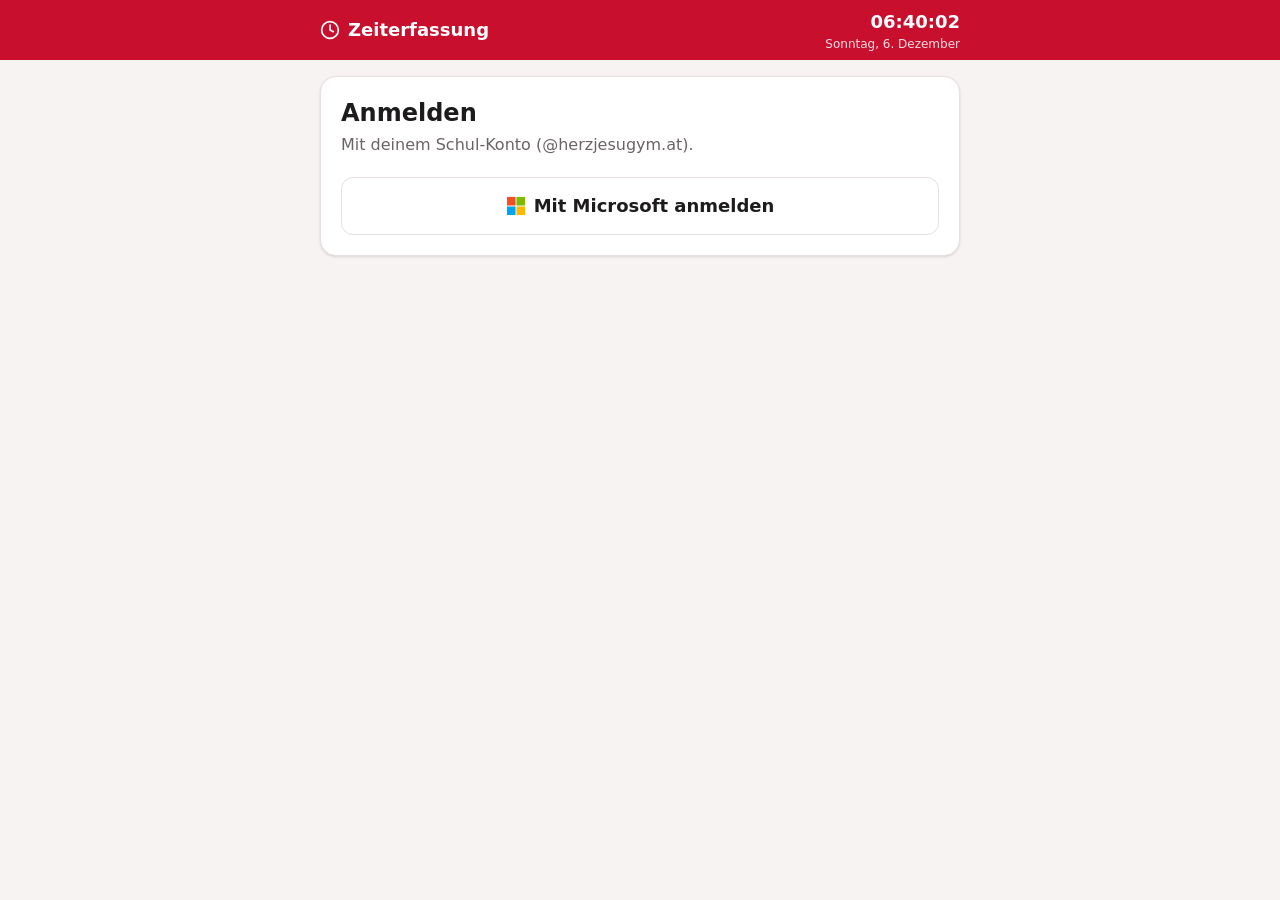
==== commit dafb5e67: "deploy 2026-10-23T12:59Z" ====
--- a/index.html
+++ b/index.html
@@ -33,11 +33,12 @@
     <meta name="twitter:card" content="summary_large_image" />
     <!-- Ladehülle, bis die App startet (React ersetzt den Inhalt von #root). Farben wie in src/index.css. -->
     <style>html{color:#1d1b1b;background:#f7f3f3}.boot{--boot-muted:#6b6464;font-family:system-ui,-apple-system,Segoe UI,Roboto,sans-serif}@media (prefers-color-scheme:dark){html{color:#f1ecec;background:#161414}.boot{--boot-muted:#a79e9e}}.boot-head{color:#fff;padding-top:env(safe-area-inset-top);background:#c8102e}.boot-row,.boot-main{box-sizing:border-box;max-width:42rem;padding-left:max(1rem, env(safe-area-inset-left));padding-right:max(1rem, env(safe-area-inset-right));margin:0 auto}.boot-row{align-items:center;gap:.5rem;min-height:60px;font-size:1.125rem;font-weight:700;display:flex}.boot-main{color:var(--boot-muted);text-align:center;justify-content:center;align-items:center;gap:.5rem;padding-top:3.5rem;display:flex}.boot-spin{box-sizing:border-box;border:2.5px solid;border-right-color:#0000;border-radius:50%;width:1.25rem;height:1.25rem;animation:.8s linear infinite boot-spin}@keyframes boot-spin{to{rotate:1turn}}@media (prefers-reduced-motion:reduce){.boot-spin{animation-duration:2.4s}}</style>
-    <script type="module" crossorigin src="/assets/index-jHHevC63.js"></script>
-    <link rel="modulepreload" crossorigin href="/assets/rolldown-runtime-CbXtAM7H.js">
-    <link rel="modulepreload" crossorigin href="/assets/vendor-react-ojnyWIuN.js">
+    <script type="module" crossorigin src="/assets/index-U1wN0jF6.js"></script>
+    <link rel="modulepreload" crossorigin href="/assets/rolldown-runtime-hePW80VL.js">
+    <link rel="modulepreload" crossorigin href="/assets/vendor-react-Dbcw9c3K.js">
     <link rel="modulepreload" crossorigin href="/assets/vendor-msal-BF7sXT8o.js">
-    <link rel="stylesheet" crossorigin href="/assets/index-DazkIqSX.css">
+    <link rel="modulepreload" crossorigin href="/assets/start-DBj-SpL2.js">
+    <link rel="stylesheet" crossorigin href="/assets/start-ByTWCopJ.css">
   <link rel="manifest" href="/manifest.webmanifest"></head>
   <body>
     <div id="root">
--- a/assets/start-ByTWCopJ.css
+++ b/assets/start-ByTWCopJ.css
@@ -0,0 +1,2 @@
+/*! tailwindcss v4.3.3 | MIT License | https://tailwindcss.com */
+@layer properties{@supports (((-webkit-hyphens:none)) and (not (margin-trim:inline))) or ((-moz-orient:inline) and (not (color:rgb(from red r g b)))){*,:before,:after{--tw-border-spacing-x:0;--tw-border-spacing-y:0;--tw-space-y-reverse:0;--tw-divide-y-reverse:0;--tw-border-style:solid;--tw-leading:initial;--tw-font-weight:initial;--tw-tracking:initial;--tw-ordinal:initial;--tw-slashed-zero:initial;--tw-numeric-figure:initial;--tw-numeric-spacing:initial;--tw-numeric-fraction:initial;--tw-shadow:0 0 #0000;--tw-shadow-color:initial;--tw-shadow-alpha:100%;--tw-inset-shadow:0 0 #0000;--tw-inset-shadow-color:initial;--tw-inset-shadow-alpha:100%;--tw-ring-color:initial;--tw-ring-shadow:0 0 #0000;--tw-inset-ring-color:initial;--tw-inset-ring-shadow:0 0 #0000;--tw-ring-inset:initial;--tw-ring-offset-width:0px;--tw-ring-offset-color:#fff;--tw-ring-offset-shadow:0 0 #0000;--tw-blur:initial;--tw-brightness:initial;--tw-contrast:initial;--tw-grayscale:initial;--tw-hue-rotate:initial;--tw-invert:initial;--tw-opacity:initial;--tw-saturate:initial;--tw-sepia:initial;--tw-drop-shadow:initial;--tw-drop-shadow-color:initial;--tw-drop-shadow-alpha:100%;--tw-drop-shadow-size:initial;--tw-outline-style:solid}::backdrop{--tw-border-spacing-x:0;--tw-border-spacing-y:0;--tw-space-y-reverse:0;--tw-divide-y-reverse:0;--tw-border-style:solid;--tw-leading:initial;--tw-font-weight:initial;--tw-tracking:initial;--tw-ordinal:initial;--tw-slashed-zero:initial;--tw-numeric-figure:initial;--tw-numeric-spacing:initial;--tw-numeric-fraction:initial;--tw-shadow:0 0 #0000;--tw-shadow-color:initial;--tw-shadow-alpha:100%;--tw-inset-shadow:0 0 #0000;--tw-inset-shadow-color:initial;--tw-inset-shadow-alpha:100%;--tw-ring-color:initial;--tw-ring-shadow:0 0 #0000;--tw-inset-ring-color:initial;--tw-inset-ring-shadow:0 0 #0000;--tw-ring-inset:initial;--tw-ring-offset-width:0px;--tw-ring-offset-color:#fff;--tw-ring-offset-shadow:0 0 #0000;--tw-blur:initial;--tw-brightness:initial;--tw-contrast:initial;--tw-grayscale:initial;--tw-hue-rotate:initial;--tw-invert:initial;--tw-opacity:initial;--tw-saturate:initial;--tw-sepia:initial;--tw-drop-shadow:initial;--tw-drop-shadow-color:initial;--tw-drop-shadow-alpha:100%;--tw-drop-shadow-size:initial;--tw-outline-style:solid}}}@layer theme{:root,:host{--font-sans:system-ui, -apple-system, "Segoe UI", Roboto, sans-serif;--font-mono:ui-monospace, SFMono-Regular, Menlo, Monaco, Consolas, "Liberation Mono", "Courier New", monospace;--color-amber-100:#fef3c6;--color-amber-300:#ffd236;--color-amber-800:#953d00;--color-amber-950:#461901;--color-emerald-100:#d0fae5;--color-emerald-300:#5ee9b5;--color-emerald-800:#005f46;--color-emerald-950:#002c22;--color-teal-100:#cbfbf1;--color-teal-300:#46ecd5;--color-teal-800:#005f5a;--color-teal-950:#022f2e;--color-sky-100:#dff2fe;--color-sky-300:#77d4ff;--color-sky-700:#0069a4;--color-sky-800:#005986;--color-sky-950:#052f4a;--color-violet-100:#ede9fe;--color-violet-300:#c4b4ff;--color-violet-700:#7008e7;--color-violet-800:#5d0ec0;--color-violet-950:#2f0d68;--color-rose-100:#ffe4e6;--color-rose-300:#ffa2ae;--color-rose-800:#a30037;--color-rose-950:#4d0218;--color-black:#000;--color-white:#fff;--spacing:.25rem;--container-2xl:42rem;--container-7xl:80rem;--text-xs:.75rem;--text-xs--line-height:calc(1 / .75);--text-sm:.875rem;--text-sm--line-height:calc(1.25 / .875);--text-base:1rem;--text-base--line-height:calc(1.5 / 1);--text-lg:1.125rem;--text-lg--line-height:calc(1.75 / 1.125);--text-xl:1.25rem;--text-xl--line-height:calc(1.75 / 1.25);--text-2xl:1.5rem;--text-2xl--line-height:calc(2 / 1.5);--font-weight-normal:400;--font-weight-medium:500;--font-weight-semibold:600;--font-weight-bold:700;--tracking-tight:-.025em;--tracking-wide:.025em;--leading-tight:1.25;--leading-snug:1.375;--radius-md:.375rem;--radius-lg:.5rem;--radius-xl:.75rem;--radius-2xl:1rem;--animate-spin:spin 1s linear infinite;--default-transition-duration:.15s;--default-transition-timing-function:cubic-bezier(.4, 0, .2, 1);--default-font-family:var(--font-sans);--default-mono-font-family:var(--font-mono);--color-brand:#c8102e;--color-brand-dark:#9e0c24;--color-brand-ink:var(--brand-ink);--color-ink:var(--ink);--color-muted:var(--muted);--color-paper:var(--paper);--color-card:var(--card);--color-line:var(--line);--color-ok:var(--ok);--color-ok-bg:var(--ok-bg);--color-warn:var(--warn);--color-warn-bg:var(--warn-bg)}@supports (color:lab(0% 0 0)){:root,:host{--color-amber-100:lab(95.916% -1.2165 23.111);--color-amber-300:lab(86.4156% 6.13147 78.3961);--color-amber-800:lab(37.8823% 37.1699 52.2718);--color-amber-950:lab(15.8111% 20.9107 23.3752);--color-emerald-100:lab(94.9004% -17.0769 5.63836);--color-emerald-300:lab(83.9203% -48.7124 13.8849);--color-emerald-800:lab(35.3675% -33.1188 8.04002);--color-emerald-950:lab(15.0582% -17.9507 2.38369);--color-teal-100:lab(95.1845% -17.4212 -.425434);--color-teal-300:lab(84.8977% -48.1517 -1.3321);--color-teal-800:lab(35.5975% -26.6648 -4.34487);--color-teal-950:lab(16.6371% -15.3183 -3.81732);--color-sky-100:lab(94.3709% -4.56053 -8.23453);--color-sky-300:lab(80.3307% -20.2945 -31.385);--color-sky-700:lab(41.6013% -9.10804 -42.5648);--color-sky-800:lab(35.164% -9.57689 -34.4068);--color-sky-950:lab(17.8299% -5.31271 -21.1584);--color-violet-100:lab(93.0838% 4.35197 -9.88284);--color-violet-300:lab(76.7419% 18.391 -37.0706);--color-violet-700:lab(35.2783% 67.9912 -88.793);--color-violet-800:lab(29.3188% 57.7986 -76.1493);--color-violet-950:lab(14.0707% 33.3353 -46.7553);--color-rose-100:lab(92.8221% 9.86832 2.60077);--color-rose-300:lab(76.6339% 38.3549 9.68834);--color-rose-800:lab(34.6481% 60.802 20.1957);--color-rose-950:lab(14.2323% 34.0086 9.80922)}}}@layer base{*,:after,:before{box-sizing:border-box;border:0 solid;margin:0;padding:0}::backdrop{box-sizing:border-box;border:0 solid;margin:0;padding:0}::file-selector-button{box-sizing:border-box;border:0 solid;margin:0;padding:0}html,:host{-webkit-text-size-adjust:100%;tab-size:4;line-height:1.5;font-family:var(--default-font-family,-apple-system, BlinkMacSystemFont, "Segoe UI", Roboto, "Helvetica Neue", "Noto Sans", Arial, sans-serif, "Apple Color Emoji", "Segoe UI Emoji", "Segoe UI Symbol", "Noto Color Emoji");font-feature-settings:var(--default-font-feature-settings,normal);font-variation-settings:var(--default-font-variation-settings,normal);-webkit-tap-highlight-color:transparent}hr{height:0;color:inherit;border-top-width:1px}abbr:where([title]){-webkit-text-decoration:underline dotted;text-decoration:underline dotted}h1,h2,h3,h4,h5,h6{font-size:inherit;font-weight:inherit}a{color:inherit;-webkit-text-decoration:inherit;-webkit-text-decoration:inherit;-webkit-text-decoration:inherit;-webkit-text-decoration:inherit;text-decoration:inherit}b,strong{font-weight:bolder}code,kbd,samp,pre{font-family:var(--default-mono-font-family,ui-monospace, SFMono-Regular, Menlo, Monaco, Consolas, "Liberation Mono", "Courier New", monospace);font-feature-settings:var(--default-mono-font-feature-settings,normal);font-variation-settings:var(--default-mono-font-variation-settings,normal);font-size:1em}small{font-size:80%}sub,sup{vertical-align:baseline;font-size:75%;line-height:0;position:relative}sub{bottom:-.25em}sup{top:-.5em}table{text-indent:0;border-color:inherit;border-collapse:collapse}:-moz-focusring:where(:not(iframe)){outline:auto}progress{vertical-align:baseline}summary{display:list-item}ol,ul,menu{list-style:none}img,svg,video,canvas,audio,iframe,embed,object{vertical-align:middle;display:block}img,video{max-width:100%;height:auto}button,input,select,optgroup,textarea{font:inherit;font-feature-settings:inherit;font-variation-settings:inherit;letter-spacing:inherit;color:inherit;opacity:1;background-color:#0000;border-radius:0}::file-selector-button{font:inherit;font-feature-settings:inherit;font-variation-settings:inherit;letter-spacing:inherit;color:inherit;opacity:1;background-color:#0000;border-radius:0}:where(select:is([multiple],[size])) optgroup{font-weight:bolder}:where(select:is([multiple],[size])) optgroup option{padding-inline-start:20px}::file-selector-button{margin-inline-end:4px}::placeholder{opacity:1}@supports (not ((-webkit-appearance:-apple-pay-button))) or (contain-intrinsic-size:1px){::placeholder{color:currentColor}@supports (color:color-mix(in lab, red, red)){::placeholder{color:color-mix(in oklab, currentcolor 50%, transparent)}}}textarea{resize:vertical}::-webkit-search-decoration{-webkit-appearance:none}::-webkit-date-and-time-value{min-height:1lh;text-align:inherit}::-webkit-datetime-edit{display:inline-flex}::-webkit-datetime-edit-fields-wrapper{padding:0}::-webkit-datetime-edit{padding-block:0}::-webkit-datetime-edit-year-field{padding-block:0}::-webkit-datetime-edit-month-field{padding-block:0}::-webkit-datetime-edit-day-field{padding-block:0}::-webkit-datetime-edit-hour-field{padding-block:0}::-webkit-datetime-edit-minute-field{padding-block:0}::-webkit-datetime-edit-second-field{padding-block:0}::-webkit-datetime-edit-millisecond-field{padding-block:0}::-webkit-datetime-edit-meridiem-field{padding-block:0}::-webkit-calendar-picker-indicator{line-height:1}:-moz-ui-invalid{box-shadow:none}button,input:where([type=button],[type=reset],[type=submit]){appearance:button}::file-selector-button{appearance:button}::-webkit-inner-spin-button{height:auto}::-webkit-outer-spin-button{height:auto}[hidden]:where(:not([hidden=until-found])){display:none!important}:where(a,button,select,summary,input[type=checkbox],input[type=radio],[tabindex]:not([tabindex="-1"])):focus-visible{outline:3px solid var(--color-ink);outline-offset:2px}:where(header) :focus-visible{outline-color:#fff}}@layer components;@layer utilities{.visible{visibility:visible}.sr-only{clip-path:inset(50%);white-space:nowrap;border-width:0;width:1px;height:1px;margin:-1px;padding:0;position:absolute;overflow:hidden}.absolute{position:absolute}.fixed{position:fixed}.relative{position:relative}.static{position:static}.sticky{position:sticky}.inset-y-0\.5{inset-block:calc(var(--spacing) * .5)}.top-1{top:var(--spacing)}.top-full{top:100%}.right-0{right:0}.right-0\.5{right:calc(var(--spacing) * .5)}.-left-0\.5{left:calc(var(--spacing) * -.5)}.left-0{left:0}.z-10{z-index:10}.z-20{z-index:20}.col-span-2{grid-column:span 2/span 2}.col-span-3{grid-column:span 3/span 3}.m-7{margin:calc(var(--spacing) * 7)}.m-auto{margin:auto}.mx-auto{margin-inline:auto}.my-2{margin-block:calc(var(--spacing) * 2)}.my-3{margin-block:calc(var(--spacing) * 3)}.\!mt-0{margin-top:0!important}.mt-0\.5{margin-top:calc(var(--spacing) * .5)}.mt-1{margin-top:var(--spacing)}.mt-2{margin-top:calc(var(--spacing) * 2)}.mt-2\.5{margin-top:calc(var(--spacing) * 2.5)}.mt-3{margin-top:calc(var(--spacing) * 3)}.mt-4{margin-top:calc(var(--spacing) * 4)}.mt-5{margin-top:calc(var(--spacing) * 5)}.mr-1{margin-right:var(--spacing)}.mr-auto{margin-right:auto}.-mb-px{margin-bottom:-1px}.mb-0\.5{margin-bottom:calc(var(--spacing) * .5)}.mb-1{margin-bottom:var(--spacing)}.mb-1\.5{margin-bottom:calc(var(--spacing) * 1.5)}.mb-2{margin-bottom:calc(var(--spacing) * 2)}.mb-3{margin-bottom:calc(var(--spacing) * 3)}.mb-3\.5{margin-bottom:calc(var(--spacing) * 3.5)}.mb-4{margin-bottom:calc(var(--spacing) * 4)}.-ml-2{margin-left:calc(var(--spacing) * -2)}.ml-0{margin-left:0}.ml-1{margin-left:var(--spacing)}.ml-2{margin-left:calc(var(--spacing) * 2)}.ml-10{margin-left:calc(var(--spacing) * 10)}.ml-auto{margin-left:auto}.line-clamp-2{-webkit-line-clamp:2;-webkit-box-orient:vertical;display:-webkit-box;overflow:hidden}.block{display:block}.contents{display:contents}.flex{display:flex}.grid{display:grid}.hidden{display:none}.inline{display:inline}.inline-block{display:inline-block}.inline-flex{display:inline-flex}.size-2{width:calc(var(--spacing) * 2);height:calc(var(--spacing) * 2)}.size-2\.5{width:calc(var(--spacing) * 2.5);height:calc(var(--spacing) * 2.5)}.size-3{width:calc(var(--spacing) * 3);height:calc(var(--spacing) * 3)}.size-3\.5{width:calc(var(--spacing) * 3.5);height:calc(var(--spacing) * 3.5)}.size-4{width:calc(var(--spacing) * 4);height:calc(var(--spacing) * 4)}.size-5{width:calc(var(--spacing) * 5);height:calc(var(--spacing) * 5)}.size-6{width:calc(var(--spacing) * 6);height:calc(var(--spacing) * 6)}.size-7{width:calc(var(--spacing) * 7);height:calc(var(--spacing) * 7)}.size-10{width:calc(var(--spacing) * 10);height:calc(var(--spacing) * 10)}.size-11{width:calc(var(--spacing) * 11);height:calc(var(--spacing) * 11)}.size-14{width:calc(var(--spacing) * 14);height:calc(var(--spacing) * 14)}.h-2{height:calc(var(--spacing) * 2)}.h-full{height:100%}.max-h-48{max-height:calc(var(--spacing) * 48)}.max-h-64{max-height:calc(var(--spacing) * 64)}.max-h-80{max-height:calc(var(--spacing) * 80)}.max-h-\[75vh\]{max-height:75vh}.min-h-6{min-height:calc(var(--spacing) * 6)}.min-h-9{min-height:calc(var(--spacing) * 9)}.min-h-10{min-height:calc(var(--spacing) * 10)}.min-h-11{min-height:calc(var(--spacing) * 11)}.min-h-12{min-height:calc(var(--spacing) * 12)}.min-h-14{min-height:calc(var(--spacing) * 14)}.w-4{width:calc(var(--spacing) * 4)}.w-5{width:calc(var(--spacing) * 5)}.w-7{width:calc(var(--spacing) * 7)}.w-8{width:calc(var(--spacing) * 8)}.w-14{width:calc(var(--spacing) * 14)}.w-24{width:calc(var(--spacing) * 24)}.w-\[3px\]{width:3px}.w-\[min\(440px\,calc\(100vw-32px\)\)\]{width:min(440px,100vw - 32px)}.w-full{width:100%}.max-w-2xl{max-width:var(--container-2xl)}.max-w-7xl{max-width:var(--container-7xl)}.max-w-40{max-width:calc(var(--spacing) * 40)}.max-w-\[calc\(100vw-32px\)\]{max-width:calc(100vw - 32px)}.min-w-0{min-width:0}.min-w-5{min-width:calc(var(--spacing) * 5)}.min-w-11{min-width:calc(var(--spacing) * 11)}.min-w-20{min-width:calc(var(--spacing) * 20)}.min-w-28{min-width:calc(var(--spacing) * 28)}.min-w-48{min-width:calc(var(--spacing) * 48)}.min-w-60{min-width:calc(var(--spacing) * 60)}.min-w-\[6\.25rem\]{min-width:6.25rem}.min-w-\[12rem\]{min-width:12rem}.flex-1{flex:1}.flex-\[1_1_6rem\]{flex:6rem}.flex-\[1_1_12rem\]{flex:12rem}.flex-\[1_1_14rem\]{flex:14rem}.flex-\[1_1_16rem\]{flex:16rem}.flex-\[2\]{flex:2}.flex-\[3\]{flex:3}.shrink-0{flex-shrink:0}.border-separate{border-collapse:separate}.border-spacing-0{--tw-border-spacing-x:0px;--tw-border-spacing-y:0px;border-spacing:var(--tw-border-spacing-x) var(--tw-border-spacing-y)}.rotate-180{rotate:180deg}.animate-spin{animation:var(--animate-spin)}.cursor-pointer{cursor:pointer}.resize-y{resize:vertical}.scroll-pr-24{scroll-padding-right:calc(var(--spacing) * 24)}.scroll-pl-32{scroll-padding-left:calc(var(--spacing) * 32)}.list-disc{list-style-type:disc}.grid-cols-2{grid-template-columns:repeat(2,minmax(0,1fr))}.grid-cols-3{grid-template-columns:repeat(3,minmax(0,1fr))}.grid-cols-\[1fr_7rem\]{grid-template-columns:1fr 7rem}.grid-cols-\[6rem_1fr\]{grid-template-columns:6rem 1fr}.grid-cols-\[92px_1fr_auto\]{grid-template-columns:92px 1fr auto}.grid-cols-\[100px_1fr_auto_auto\]{grid-template-columns:100px 1fr auto auto}.flex-col{flex-direction:column}.flex-col-reverse{flex-direction:column-reverse}.flex-wrap{flex-wrap:wrap}.flex-wrap-reverse{flex-wrap:wrap-reverse}.place-items-center{place-items:center}.items-baseline{align-items:baseline}.items-center{align-items:center}.items-end{align-items:flex-end}.items-start{align-items:flex-start}.items-stretch{align-items:stretch}.justify-between{justify-content:space-between}.justify-center{justify-content:center}.\!gap-1{gap:var(--spacing)!important}.\!gap-1\.5{gap:calc(var(--spacing) * 1.5)!important}.gap-0\.5{gap:calc(var(--spacing) * .5)}.gap-1{gap:var(--spacing)}.gap-1\.5{gap:calc(var(--spacing) * 1.5)}.gap-2{gap:calc(var(--spacing) * 2)}.gap-3{gap:calc(var(--spacing) * 3)}.gap-4{gap:calc(var(--spacing) * 4)}:where(.space-y-0\.5>:not(:last-child)){--tw-space-y-reverse:0;margin-block-start:calc(calc(var(--spacing) * .5) * var(--tw-space-y-reverse));margin-block-end:calc(calc(var(--spacing) * .5) * calc(1 - var(--tw-space-y-reverse)))}:where(.space-y-1>:not(:last-child)){--tw-space-y-reverse:0;margin-block-start:calc(var(--spacing) * var(--tw-space-y-reverse));margin-block-end:calc(var(--spacing) * calc(1 - var(--tw-space-y-reverse)))}:where(.space-y-1\.5>:not(:last-child)){--tw-space-y-reverse:0;margin-block-start:calc(calc(var(--spacing) * 1.5) * var(--tw-space-y-reverse));margin-block-end:calc(calc(var(--spacing) * 1.5) * calc(1 - var(--tw-space-y-reverse)))}:where(.space-y-2>:not(:last-child)){--tw-space-y-reverse:0;margin-block-start:calc(calc(var(--spacing) * 2) * var(--tw-space-y-reverse));margin-block-end:calc(calc(var(--spacing) * 2) * calc(1 - var(--tw-space-y-reverse)))}:where(.space-y-3>:not(:last-child)){--tw-space-y-reverse:0;margin-block-start:calc(calc(var(--spacing) * 3) * var(--tw-space-y-reverse));margin-block-end:calc(calc(var(--spacing) * 3) * calc(1 - var(--tw-space-y-reverse)))}:where(.space-y-4>:not(:last-child)){--tw-space-y-reverse:0;margin-block-start:calc(calc(var(--spacing) * 4) * var(--tw-space-y-reverse));margin-block-end:calc(calc(var(--spacing) * 4) * calc(1 - var(--tw-space-y-reverse)))}.gap-x-1\.5{column-gap:calc(var(--spacing) * 1.5)}.gap-x-2{column-gap:calc(var(--spacing) * 2)}.gap-x-3{column-gap:calc(var(--spacing) * 3)}.gap-x-4{column-gap:calc(var(--spacing) * 4)}.gap-y-1{row-gap:var(--spacing)}.gap-y-2{row-gap:calc(var(--spacing) * 2)}:where(.divide-y>:not(:last-child)){--tw-divide-y-reverse:0;border-bottom-style:var(--tw-border-style);border-top-style:var(--tw-border-style);border-top-width:calc(1px * var(--tw-divide-y-reverse));border-bottom-width:calc(1px * calc(1 - var(--tw-divide-y-reverse)))}:where(.divide-line>:not(:last-child)){border-color:var(--color-line)}.self-center{align-self:center}.truncate{text-overflow:ellipsis;white-space:nowrap;overflow:hidden}.overflow-auto{overflow:auto}.overflow-hidden{overflow:hidden}.overflow-x-auto{overflow-x:auto}.overflow-y-auto{overflow-y:auto}.rounded{border-radius:.25rem}.rounded-2xl{border-radius:var(--radius-2xl)}.rounded-full{border-radius:2147483647px}.rounded-lg{border-radius:var(--radius-lg)}.rounded-md{border-radius:var(--radius-md)}.rounded-xl{border-radius:var(--radius-xl)}.border{border-style:var(--tw-border-style);border-width:1px}.border-2{border-style:var(--tw-border-style);border-width:2px}.border-y{border-block-style:var(--tw-border-style);border-block-width:1px}.border-t{border-top-style:var(--tw-border-style);border-top-width:1px}.border-t-2{border-top-style:var(--tw-border-style);border-top-width:2px}.border-b{border-bottom-style:var(--tw-border-style);border-bottom-width:1px}.border-b-2{border-bottom-style:var(--tw-border-style);border-bottom-width:2px}.border-l{border-left-style:var(--tw-border-style);border-left-width:1px}.border-l-4{border-left-style:var(--tw-border-style);border-left-width:4px}.border-dashed{--tw-border-style:dashed;border-style:dashed}.border-brand{border-color:var(--color-brand)}.border-brand-ink\/40{border-color:var(--color-brand-ink)}@supports (color:color-mix(in lab, red, red)){.border-brand-ink\/40{border-color:color-mix(in oklab, var(--color-brand-ink) 40%, transparent)}}.border-brand\/40{border-color:#c8102e66}@supports (color:color-mix(in lab, red, red)){.border-brand\/40{border-color:color-mix(in oklab, var(--color-brand) 40%, transparent)}}.border-brand\/50{border-color:#c8102e80}@supports (color:color-mix(in lab, red, red)){.border-brand\/50{border-color:color-mix(in oklab, var(--color-brand) 50%, transparent)}}.border-ink{border-color:var(--color-ink)}.border-line{border-color:var(--color-line)}.border-ok{border-color:var(--color-ok)}.border-transparent{border-color:#0000}.border-warn{border-color:var(--color-warn)}.border-l-brand{border-left-color:var(--color-brand)}.border-l-transparent{border-left-color:#0000}.bg-\[color-mix\(in_srgb\,var\(--color-brand\)_5\%\,var\(--color-card\)\)\]{background-color:#c8102e}@supports (color:color-mix(in lab, red, red)){.bg-\[color-mix\(in_srgb\,var\(--color-brand\)_5\%\,var\(--color-card\)\)\]{background-color:color-mix(in srgb,var(--color-brand) 5%,var(--color-card))}}.bg-\[color-mix\(in_srgb\,var\(--color-brand\)_12\%\,var\(--color-card\)\)\]{background-color:#c8102e}@supports (color:color-mix(in lab, red, red)){.bg-\[color-mix\(in_srgb\,var\(--color-brand\)_12\%\,var\(--color-card\)\)\]{background-color:color-mix(in srgb,var(--color-brand) 12%,var(--color-card))}}.bg-amber-100{background-color:var(--color-amber-100)}.bg-brand{background-color:var(--color-brand)}.bg-brand-ink{background-color:var(--color-brand-ink)}.bg-brand\/5{background-color:#c8102e0d}@supports (color:color-mix(in lab, red, red)){.bg-brand\/5{background-color:color-mix(in oklab, var(--color-brand) 5%, transparent)}}.bg-brand\/10{background-color:#c8102e1a}@supports (color:color-mix(in lab, red, red)){.bg-brand\/10{background-color:color-mix(in oklab, var(--color-brand) 10%, transparent)}}.bg-card{background-color:var(--color-card)}.bg-emerald-100{background-color:var(--color-emerald-100)}.bg-ink{background-color:var(--color-ink)}.bg-ok{background-color:var(--color-ok)}.bg-ok-bg{background-color:var(--color-ok-bg)}.bg-paper,.bg-paper\/60{background-color:var(--color-paper)}@supports (color:color-mix(in lab, red, red)){.bg-paper\/60{background-color:color-mix(in oklab, var(--color-paper) 60%, transparent)}}.bg-paper\/70{background-color:var(--color-paper)}@supports (color:color-mix(in lab, red, red)){.bg-paper\/70{background-color:color-mix(in oklab, var(--color-paper) 70%, transparent)}}.bg-rose-100{background-color:var(--color-rose-100)}.bg-sky-100{background-color:var(--color-sky-100)}.bg-teal-100{background-color:var(--color-teal-100)}.bg-transparent{background-color:#0000}.bg-violet-100{background-color:var(--color-violet-100)}.bg-warn-bg{background-color:var(--color-warn-bg)}.bg-white\/15{background-color:#ffffff26}@supports (color:color-mix(in lab, red, red)){.bg-white\/15{background-color:color-mix(in oklab, var(--color-white) 15%, transparent)}}.bg-white\/20{background-color:#fff3}@supports (color:color-mix(in lab, red, red)){.bg-white\/20{background-color:color-mix(in oklab, var(--color-white) 20%, transparent)}}.fill-current{fill:currentColor}.object-cover{object-fit:cover}.\!p-0{padding:0!important}.p-0{padding:0}.p-0\.5{padding:calc(var(--spacing) * .5)}.p-1{padding:var(--spacing)}.p-1\.5{padding:calc(var(--spacing) * 1.5)}.p-2\.5{padding:calc(var(--spacing) * 2.5)}.p-3{padding:calc(var(--spacing) * 3)}.p-4{padding:calc(var(--spacing) * 4)}.p-5{padding:calc(var(--spacing) * 5)}.\!px-2\.5{padding-inline:calc(var(--spacing) * 2.5)!important}.px-1{padding-inline:var(--spacing)}.px-1\.5{padding-inline:calc(var(--spacing) * 1.5)}.px-2{padding-inline:calc(var(--spacing) * 2)}.px-2\.5{padding-inline:calc(var(--spacing) * 2.5)}.px-3{padding-inline:calc(var(--spacing) * 3)}.px-4{padding-inline:calc(var(--spacing) * 4)}.px-5{padding-inline:calc(var(--spacing) * 5)}.px-6{padding-inline:calc(var(--spacing) * 6)}.\!py-2{padding-block:calc(var(--spacing) * 2)!important}.\!py-3{padding-block:calc(var(--spacing) * 3)!important}.\!py-4{padding-block:calc(var(--spacing) * 4)!important}.py-0\.5{padding-block:calc(var(--spacing) * .5)}.py-1{padding-block:var(--spacing)}.py-1\.5{padding-block:calc(var(--spacing) * 1.5)}.py-2{padding-block:calc(var(--spacing) * 2)}.py-2\.5{padding-block:calc(var(--spacing) * 2.5)}.py-3{padding-block:calc(var(--spacing) * 3)}.py-3\.5{padding-block:calc(var(--spacing) * 3.5)}.py-4{padding-block:calc(var(--spacing) * 4)}.py-5{padding-block:calc(var(--spacing) * 5)}.py-6{padding-block:calc(var(--spacing) * 6)}.py-10{padding-block:calc(var(--spacing) * 10)}.py-px{padding-block:1px}.pt-1{padding-top:var(--spacing)}.pt-2{padding-top:calc(var(--spacing) * 2)}.pt-3{padding-top:calc(var(--spacing) * 3)}.pr-1{padding-right:var(--spacing)}.pr-2{padding-right:calc(var(--spacing) * 2)}.pr-4{padding-right:calc(var(--spacing) * 4)}.pb-1{padding-bottom:var(--spacing)}.pb-3{padding-bottom:calc(var(--spacing) * 3)}.pl-1\.5{padding-left:calc(var(--spacing) * 1.5)}.pl-2{padding-left:calc(var(--spacing) * 2)}.pl-3{padding-left:calc(var(--spacing) * 3)}.pl-4{padding-left:calc(var(--spacing) * 4)}.pl-5{padding-left:calc(var(--spacing) * 5)}.pl-6{padding-left:calc(var(--spacing) * 6)}.pl-9{padding-left:calc(var(--spacing) * 9)}.text-center{text-align:center}.text-left{text-align:left}.text-right{text-align:right}.align-middle{vertical-align:middle}.align-top{vertical-align:top}.font-sans{font-family:var(--font-sans)}.\!text-xs{font-size:var(--text-xs)!important;line-height:var(--tw-leading,var(--text-xs--line-height))!important}.text-2xl{font-size:var(--text-2xl);line-height:var(--tw-leading,var(--text-2xl--line-height))}.text-base{font-size:var(--text-base);line-height:var(--tw-leading,var(--text-base--line-height))}.text-lg{font-size:var(--text-lg);line-height:var(--tw-leading,var(--text-lg--line-height))}.text-sm{font-size:var(--text-sm);line-height:var(--tw-leading,var(--text-sm--line-height))}.text-xl{font-size:var(--text-xl);line-height:var(--tw-leading,var(--text-xl--line-height))}.text-xs{font-size:var(--text-xs);line-height:var(--tw-leading,var(--text-xs--line-height))}.text-\[11px\]{font-size:11px}.text-\[15px\]{font-size:15px}.text-\[17px\]{font-size:17px}.text-\[52px\]{font-size:52px}.leading-snug{--tw-leading:var(--leading-snug);line-height:var(--leading-snug)}.leading-tight{--tw-leading:var(--leading-tight);line-height:var(--leading-tight)}.font-bold{--tw-font-weight:var(--font-weight-bold);font-weight:var(--font-weight-bold)}.font-medium{--tw-font-weight:var(--font-weight-medium);font-weight:var(--font-weight-medium)}.font-normal{--tw-font-weight:var(--font-weight-normal);font-weight:var(--font-weight-normal)}.font-semibold{--tw-font-weight:var(--font-weight-semibold);font-weight:var(--font-weight-semibold)}.\[font-weight\:inherit\]{font-weight:inherit}.tracking-tight{--tw-tracking:var(--tracking-tight);letter-spacing:var(--tracking-tight)}.tracking-wide{--tw-tracking:var(--tracking-wide);letter-spacing:var(--tracking-wide)}.\[overflow-wrap\:anywhere\]{overflow-wrap:anywhere}.break-words{overflow-wrap:break-word}.whitespace-normal{white-space:normal}.whitespace-nowrap{white-space:nowrap}.whitespace-pre-wrap{white-space:pre-wrap}.text-amber-800{color:var(--color-amber-800)}.text-brand-ink{color:var(--color-brand-ink)}.text-card{color:var(--color-card)}.text-emerald-800{color:var(--color-emerald-800)}.text-ink,.text-ink\/85{color:var(--color-ink)}@supports (color:color-mix(in lab, red, red)){.text-ink\/85{color:color-mix(in oklab, var(--color-ink) 85%, transparent)}}.text-muted{color:var(--color-muted)}.text-ok{color:var(--color-ok)}.text-rose-800{color:var(--color-rose-800)}.text-sky-700{color:var(--color-sky-700)}.text-sky-800{color:var(--color-sky-800)}.text-teal-800{color:var(--color-teal-800)}.text-violet-700{color:var(--color-violet-700)}.text-violet-800{color:var(--color-violet-800)}.text-warn{color:var(--color-warn)}.text-white{color:var(--color-white)}.text-white\/85{color:#ffffffd9}@supports (color:color-mix(in lab, red, red)){.text-white\/85{color:color-mix(in oklab, var(--color-white) 85%, transparent)}}.uppercase{text-transform:uppercase}.italic{font-style:italic}.tabular-nums{--tw-numeric-spacing:tabular-nums;font-variant-numeric:var(--tw-ordinal,) var(--tw-slashed-zero,) var(--tw-numeric-figure,) var(--tw-numeric-spacing,) var(--tw-numeric-fraction,)}.line-through{text-decoration-line:line-through}.no-underline{text-decoration-line:none}.underline{text-decoration-line:underline}.accent-\[var\(--ok\)\]{accent-color:var(--ok)}.opacity-50{opacity:.5}.opacity-60{opacity:.6}.shadow-\[-1px_0_0_var\(--color-line\)\]{--tw-shadow:-1px 0 0 var(--tw-shadow-color,var(--color-line));box-shadow:var(--tw-inset-shadow), var(--tw-inset-ring-shadow), var(--tw-ring-offset-shadow), var(--tw-ring-shadow), var(--tw-shadow)}.shadow-\[1px_0_0_var\(--color-line\)\]{--tw-shadow:1px 0 0 var(--tw-shadow-color,var(--color-line));box-shadow:var(--tw-inset-shadow), var(--tw-inset-ring-shadow), var(--tw-ring-offset-shadow), var(--tw-ring-shadow), var(--tw-shadow)}.shadow-\[inset_0_0_0_1px_var\(--color-ink\)\]{--tw-shadow:inset 0 0 0 1px var(--tw-shadow-color,var(--color-ink));box-shadow:var(--tw-inset-shadow), var(--tw-inset-ring-shadow), var(--tw-ring-offset-shadow), var(--tw-ring-shadow), var(--tw-shadow)}.shadow-\[inset_3px_0_0_var\(--color-brand\)\]{--tw-shadow:inset 3px 0 0 var(--tw-shadow-color,var(--color-brand));box-shadow:var(--tw-inset-shadow), var(--tw-inset-ring-shadow), var(--tw-ring-offset-shadow), var(--tw-ring-shadow), var(--tw-shadow)}.shadow-sm{--tw-shadow:0 1px 3px 0 var(--tw-shadow-color,#0000001a), 0 1px 2px -1px var(--tw-shadow-color,#0000001a);box-shadow:var(--tw-inset-shadow), var(--tw-inset-ring-shadow), var(--tw-ring-offset-shadow), var(--tw-ring-shadow), var(--tw-shadow)}.shadow-xl{--tw-shadow:0 20px 25px -5px var(--tw-shadow-color,#0000001a), 0 8px 10px -6px var(--tw-shadow-color,#0000001a);box-shadow:var(--tw-inset-shadow), var(--tw-inset-ring-shadow), var(--tw-ring-offset-shadow), var(--tw-ring-shadow), var(--tw-shadow)}.ring-1{--tw-ring-shadow:var(--tw-ring-inset,) 0 0 0 calc(1px + var(--tw-ring-offset-width)) var(--tw-ring-color,currentcolor);box-shadow:var(--tw-inset-shadow), var(--tw-inset-ring-shadow), var(--tw-ring-offset-shadow), var(--tw-ring-shadow), var(--tw-shadow)}.ring-brand{--tw-ring-color:var(--color-brand)}.ring-warn{--tw-ring-color:var(--color-warn)}.focus-inset:focus-visible{outline-offset:-3px}.outline-offset-2{outline-offset:2px}.filter{filter:var(--tw-blur,) var(--tw-brightness,) var(--tw-contrast,) var(--tw-grayscale,) var(--tw-hue-rotate,) var(--tw-invert,) var(--tw-saturate,) var(--tw-sepia,) var(--tw-drop-shadow,)}.transition{transition-property:color,background-color,border-color,outline-color,text-decoration-color,fill,stroke,--tw-gradient-from,--tw-gradient-via,--tw-gradient-to,opacity,box-shadow,transform,translate,scale,rotate,filter,-webkit-backdrop-filter,backdrop-filter,display,content-visibility,overlay,pointer-events;transition-timing-function:var(--tw-ease,var(--default-transition-timing-function));transition-duration:var(--tw-duration,var(--default-transition-duration))}.transition-colors{transition-property:color,background-color,border-color,outline-color,text-decoration-color,fill,stroke,--tw-gradient-from,--tw-gradient-via,--tw-gradient-to;transition-timing-function:var(--tw-ease,var(--default-transition-timing-function));transition-duration:var(--tw-duration,var(--default-transition-duration))}.transition-opacity{transition-property:opacity;transition-timing-function:var(--tw-ease,var(--default-transition-timing-function));transition-duration:var(--tw-duration,var(--default-transition-duration))}.transition-transform{transition-property:transform,translate,scale,rotate;transition-timing-function:var(--tw-ease,var(--default-transition-timing-function));transition-duration:var(--tw-duration,var(--default-transition-duration))}.outline-none{--tw-outline-style:none;outline-style:none}.select-none{-webkit-user-select:none;user-select:none}:is(.\*\:flex-1>*){flex:1}:is(.\*\:flex-\[1_1_8rem\]>*){flex:8rem}:is(.\*\:flex-\[1_1_9rem\]>*){flex:9rem}:is(.\*\:flex-\[1_1_10rem\]>*){flex:10rem}:is(.\*\:flex-\[1_1_12rem\]>*){flex:12rem}.group-open\:rotate-180:is(:where(.group):is([open],:popover-open,:open) *){rotate:180deg}@media (hover:hover){.group-hover\:bg-paper:is(:where(.group):hover *){background-color:var(--color-paper)}}.backdrop\:bg-black\/45::backdrop{background-color:#00000073}@supports (color:color-mix(in lab, red, red)){.backdrop\:bg-black\/45::backdrop{background-color:color-mix(in oklab, var(--color-black) 45%, transparent)}}.first\:border-t-0:first-child{border-top-style:var(--tw-border-style);border-top-width:0}@media (hover:hover){.hover\:bg-brand-dark:hover{background-color:var(--color-brand-dark)}.hover\:bg-brand\/10:hover{background-color:#c8102e1a}@supports (color:color-mix(in lab, red, red)){.hover\:bg-brand\/10:hover{background-color:color-mix(in oklab, var(--color-brand) 10%, transparent)}}.hover\:bg-line:hover{background-color:var(--color-line)}.hover\:bg-paper:hover{background-color:var(--color-paper)}.hover\:bg-white\/15:hover{background-color:#ffffff26}@supports (color:color-mix(in lab, red, red)){.hover\:bg-white\/15:hover{background-color:color-mix(in oklab, var(--color-white) 15%, transparent)}}.hover\:bg-white\/20:hover{background-color:#fff3}@supports (color:color-mix(in lab, red, red)){.hover\:bg-white\/20:hover{background-color:color-mix(in oklab, var(--color-white) 20%, transparent)}}.hover\:text-brand-ink:hover{color:var(--color-brand-ink)}.hover\:text-ink:hover{color:var(--color-ink)}.hover\:underline:hover{text-decoration-line:underline}.hover\:opacity-90:hover{opacity:.9}.hover\:ring-2:hover{--tw-ring-shadow:var(--tw-ring-inset,) 0 0 0 calc(2px + var(--tw-ring-offset-width)) var(--tw-ring-color,currentcolor);box-shadow:var(--tw-inset-shadow), var(--tw-inset-ring-shadow), var(--tw-ring-offset-shadow), var(--tw-ring-shadow), var(--tw-shadow)}.hover\:ring-ok:hover{--tw-ring-color:var(--color-ok)}}.focus\:ring-2:focus{--tw-ring-shadow:var(--tw-ring-inset,) 0 0 0 calc(2px + var(--tw-ring-offset-width)) var(--tw-ring-color,currentcolor);box-shadow:var(--tw-inset-shadow), var(--tw-inset-ring-shadow), var(--tw-ring-offset-shadow), var(--tw-ring-shadow), var(--tw-shadow)}.focus\:ring-brand-ink:focus{--tw-ring-color:var(--color-brand-ink)}.focus-visible\:outline-3:focus-visible{outline-style:var(--tw-outline-style);outline-width:3px}.focus-visible\:outline-ink:focus-visible{outline-color:var(--color-ink)}.focus-visible\:outline-white:focus-visible{outline-color:var(--color-white)}.disabled\:cursor-default:disabled{cursor:default}.disabled\:no-underline:disabled{text-decoration-line:none}.disabled\:opacity-40:disabled{opacity:.4}.disabled\:opacity-50:disabled{opacity:.5}.disabled\:opacity-55:disabled{opacity:.55}@media not all and (min-width:40rem){.max-sm\:sr-only{clip-path:inset(50%);white-space:nowrap;border-width:0;width:1px;height:1px;margin:-1px;padding:0;position:absolute;overflow:hidden}.max-sm\:hidden{display:none}}@media (min-width:40rem){.sm\:mr-auto{margin-right:auto}.sm\:mb-0{margin-bottom:0}.sm\:ml-auto{margin-left:auto}.sm\:block{display:block}.sm\:hidden{display:none}.sm\:inline{display:inline}.sm\:inline-grid{display:inline-grid}.sm\:table-cell{display:table-cell}.sm\:w-auto{width:auto}.sm\:min-w-36{min-width:calc(var(--spacing) * 36)}.sm\:scroll-pl-40{scroll-padding-left:calc(var(--spacing) * 40)}.sm\:grid-cols-2{grid-template-columns:repeat(2,minmax(0,1fr))}.sm\:grid-cols-3{grid-template-columns:repeat(3,minmax(0,1fr))}.sm\:grid-cols-4{grid-template-columns:repeat(4,minmax(0,1fr))}.sm\:grid-cols-\[3fr_2fr\]{grid-template-columns:3fr 2fr}.sm\:grid-cols-\[auto_1fr\]{grid-template-columns:auto 1fr}.sm\:grid-cols-\[auto_auto\]{grid-template-columns:auto auto}.sm\:flex-row{flex-direction:row}.sm\:flex-nowrap{flex-wrap:nowrap}.sm\:items-center{align-items:center}.sm\:gap-3{gap:calc(var(--spacing) * 3)}.sm\:px-3{padding-inline:calc(var(--spacing) * 3)}.sm\:text-2xl{font-size:var(--text-2xl);line-height:var(--tw-leading,var(--text-2xl--line-height))}.sm\:text-lg{font-size:var(--text-lg);line-height:var(--tw-leading,var(--text-lg--line-height))}.sm\:text-sm{font-size:var(--text-sm);line-height:var(--tw-leading,var(--text-sm--line-height))}:is(.sm\:\*\:flex-none>*){flex:none}}@media (min-width:48rem){.md\:w-1\/2{width:50%}.md\:grid-cols-2{grid-template-columns:repeat(2,minmax(0,1fr))}.md\:grid-cols-3{grid-template-columns:repeat(3,minmax(0,1fr))}.md\:grid-cols-4{grid-template-columns:repeat(4,minmax(0,1fr))}}@media (min-width:64rem){.lg\:sticky{position:sticky}.lg\:top-3{top:calc(var(--spacing) * 3)}.lg\:grid{display:grid}.lg\:columns-2{columns:2}.lg\:grid-cols-\[minmax\(0\,1fr\)_17rem\]{grid-template-columns:minmax(0,1fr) 17rem}.lg\:grid-cols-\[minmax\(0\,1fr\)_340px\]{grid-template-columns:minmax(0,1fr) 340px}.lg\:items-start{align-items:flex-start}.lg\:gap-4{gap:calc(var(--spacing) * 4)}:where(.lg\:space-y-0>:not(:last-child)){--tw-space-y-reverse:0;margin-block:0}}@media (min-width:96rem){.\32 xl\:max-w-\[1680px\]{max-width:1680px}.\32 xl\:columns-3{columns:3}}@media (prefers-color-scheme:dark){.dark\:bg-amber-950{background-color:var(--color-amber-950)}.dark\:bg-emerald-950{background-color:var(--color-emerald-950)}.dark\:bg-rose-950{background-color:var(--color-rose-950)}.dark\:bg-sky-950{background-color:var(--color-sky-950)}.dark\:bg-teal-950{background-color:var(--color-teal-950)}.dark\:bg-violet-950{background-color:var(--color-violet-950)}.dark\:text-amber-300{color:var(--color-amber-300)}.dark\:text-emerald-300{color:var(--color-emerald-300)}.dark\:text-rose-300{color:var(--color-rose-300)}.dark\:text-sky-300{color:var(--color-sky-300)}.dark\:text-teal-300{color:var(--color-teal-300)}.dark\:text-violet-300{color:var(--color-violet-300)}}.\[\&\>\*\]\:mb-4>*{margin-bottom:calc(var(--spacing) * 4)}.\[\&\>\*\]\:break-inside-avoid>*{break-inside:avoid}.\[\&\>\*\]\:border-t>*{border-top-style:var(--tw-border-style);border-top-width:1px}.\[\&\>\*\]\:border-t-2>*{border-top-style:var(--tw-border-style);border-top-width:2px}.\[\&\>\*\]\:border-line>*{border-color:var(--color-line)}.\[\&\>\*\]\:px-2>*{padding-inline:calc(var(--spacing) * 2)}.\[\&\>\*\]\:py-2>*{padding-block:calc(var(--spacing) * 2)}.\[\&\>\*\]\:text-right>*{text-align:right}@media (min-width:40rem){.sm\:\[\&\>\*\]\:px-3>*{padding-inline:calc(var(--spacing) * 3)}}.\[\&\>\*\:first-child\]\:text-left>:first-child{text-align:left}}:root{--ink:#1d1b1b;--muted:#6b6464;--paper:#f7f3f3;--card:#fff;--line:#e7e0e0;--ok:#1f7a4d;--ok-bg:#e8f5ee;--warn:#a15c00;--warn-bg:#fff4e0;--brand-ink:#c8102e;--lightningcss-light:initial;--lightningcss-dark: ;color-scheme:light dark}@media (prefers-color-scheme:dark){:root{--lightningcss-light: ;--lightningcss-dark:initial;--ink:#f1ecec;--muted:#a79e9e;--paper:#161414;--card:#221f1f;--line:#3a3434;--ok:#5fd49a;--ok-bg:#173326;--warn:#e0a64a;--warn-bg:#3a2c12;--brand-ink:#ff6b7d}}body{background-color:var(--color-paper);font-family:var(--font-sans);color:var(--color-ink);-webkit-font-smoothing:antialiased;-moz-osx-font-smoothing:grayscale;padding-bottom:env(safe-area-inset-bottom)}@keyframes pulse-ring{0%{box-shadow:0 0 0 0 color-mix(in srgb, var(--ok) 50%, transparent)}70%{box-shadow:0 0 0 10px #0000}to{box-shadow:0 0 #0000}}.pulse-dot{animation:1.6s infinite pulse-ring}@property --tw-border-spacing-x{syntax:"<length>";inherits:false;initial-value:0}@property --tw-border-spacing-y{syntax:"<length>";inherits:false;initial-value:0}@property --tw-space-y-reverse{syntax:"*";inherits:false;initial-value:0}@property --tw-divide-y-reverse{syntax:"*";inherits:false;initial-value:0}@property --tw-border-style{syntax:"*";inherits:false;initial-value:solid}@property --tw-leading{syntax:"*";inherits:false}@property --tw-font-weight{syntax:"*";inherits:false}@property --tw-tracking{syntax:"*";inherits:false}@property --tw-ordinal{syntax:"*";inherits:false}@property --tw-slashed-zero{syntax:"*";inherits:false}@property --tw-numeric-figure{syntax:"*";inherits:false}@property --tw-numeric-spacing{syntax:"*";inherits:false}@property --tw-numeric-fraction{syntax:"*";inherits:false}@property --tw-shadow{syntax:"*";inherits:false;initial-value:0 0 #0000}@property --tw-shadow-color{syntax:"*";inherits:false}@property --tw-shadow-alpha{syntax:"<percentage>";inherits:false;initial-value:100%}@property --tw-inset-shadow{syntax:"*";inherits:false;initial-value:0 0 #0000}@property --tw-inset-shadow-color{syntax:"*";inherits:false}@property --tw-inset-shadow-alpha{syntax:"<percentage>";inherits:false;initial-value:100%}@property --tw-ring-color{syntax:"*";inherits:false}@property --tw-ring-shadow{syntax:"*";inherits:false;initial-value:0 0 #0000}@property --tw-inset-ring-color{syntax:"*";inherits:false}@property --tw-inset-ring-shadow{syntax:"*";inherits:false;initial-value:0 0 #0000}@property --tw-ring-inset{syntax:"*";inherits:false}@property --tw-ring-offset-width{syntax:"<length>";inherits:false;initial-value:0}@property --tw-ring-offset-color{syntax:"*";inherits:false;initial-value:#fff}@property --tw-ring-offset-shadow{syntax:"*";inherits:false;initial-value:0 0 #0000}@property --tw-blur{syntax:"*";inherits:false}@property --tw-brightness{syntax:"*";inherits:false}@property --tw-contrast{syntax:"*";inherits:false}@property --tw-grayscale{syntax:"*";inherits:false}@property --tw-hue-rotate{syntax:"*";inherits:false}@property --tw-invert{syntax:"*";inherits:false}@property --tw-opacity{syntax:"*";inherits:false}@property --tw-saturate{syntax:"*";inherits:false}@property --tw-sepia{syntax:"*";inherits:false}@property --tw-drop-shadow{syntax:"*";inherits:false}@property --tw-drop-shadow-color{syntax:"*";inherits:false}@property --tw-drop-shadow-alpha{syntax:"<percentage>";inherits:false;initial-value:100%}@property --tw-drop-shadow-size{syntax:"*";inherits:false}@property --tw-outline-style{syntax:"*";inherits:false;initial-value:solid}@keyframes spin{to{transform:rotate(360deg)}}
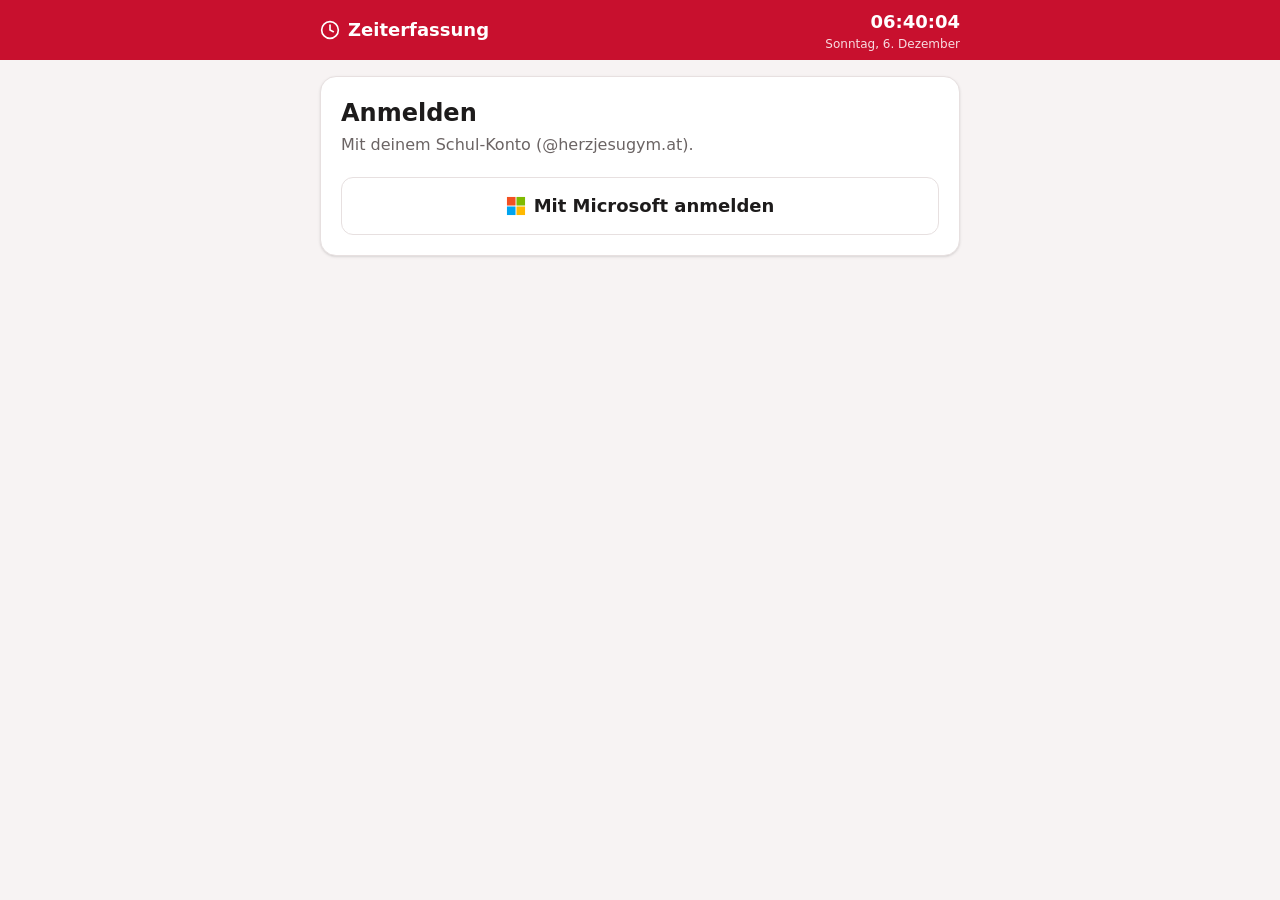
==== commit 3b4431f7: "deploy 2026-10-25T08:34Z (8333377)" ====
--- a/index.html
+++ b/index.html
@@ -1,58 +1,57 @@
-<!doctype html>
-<html lang="de">
+<!doctype html>
+<html lang="de">
   <head>
     <meta http-equiv="Content-Security-Policy" content="default-src 'self'; script-src 'self'; style-src 'self' 'unsafe-inline'; img-src 'self' data: blob: https://herzjesugym.sharepoint.com; font-src 'self' data:; connect-src 'self' https://login.microsoftonline.com https://graph.microsoft.com https://herzjesugym.sharepoint.com https://herzjesugym-my.sharepoint.com; frame-src 'self' https://login.microsoftonline.com; worker-src 'self'; manifest-src 'self'; base-uri 'self'; form-action 'self' https://login.microsoftonline.com; object-src 'none'; upgrade-insecure-requests" />
-    <meta name="referrer" content="strict-origin-when-cross-origin" />
-    <meta charset="UTF-8" />
-    <meta name="viewport" content="width=device-width, initial-scale=1, viewport-fit=cover" />
-    <title>Zeiterfassung · Herz-Jesu-Gymnasium</title>
-    <!-- Interne App: nicht in Suchmaschinen (robots.txt sperrt / bewusst NICHT, sonst sehen Crawler dieses noindex nicht) -->
-    <meta name="robots" content="noindex, nofollow, noarchive" />
-    <meta name="description" content="Arbeitszeit erfassen: Dienst beginnen und beenden, Zeiten nachtragen, Stunden ansehen. Für Mitarbeiterinnen und Mitarbeiter des Herz-Jesu-Gymnasiums. Anmelden mit dem Schul-Konto." />
-    <meta name="color-scheme" content="light dark" />
-    <meta name="theme-color" content="#c8102e" />
-    <!-- Installierte App; KEIN black-translucent: die iOS-Statusleiste bleibt ein eigener Streifen -->
-    <meta name="mobile-web-app-capable" content="yes" />
-    <meta name="apple-mobile-web-app-capable" content="yes" />
-    <meta name="apple-mobile-web-app-title" content="Zeiterfassung" />
-    <link rel="icon" href="/favicon.ico" sizes="32x32" />
-    <link rel="icon" href="/icon.svg" type="image/svg+xml" />
-    <link rel="apple-touch-icon" sizes="180x180" href="/apple-touch-icon.png" />
-    <!-- Vorschau beim Teilen des Links (Teams, WhatsApp, E-Mail) -->
-    <meta property="og:type" content="website" />
-    <meta property="og:site_name" content="Herz-Jesu-Gymnasium" />
-    <meta property="og:title" content="Zeiterfassung" />
-    <meta property="og:description" content="Arbeitszeit erfassen: Dienst beginnen und beenden, Stunden ansehen. Anmelden mit dem Schul-Konto." />
-    <meta property="og:locale" content="de_AT" />
-    <meta property="og:url" content="https://zeiterfassung.herzjesugym.com/" />
-    <meta property="og:image" content="https://zeiterfassung.herzjesugym.com/og.png" />
-    <meta property="og:image:type" content="image/png" />
-    <meta property="og:image:width" content="1200" />
-    <meta property="og:image:height" content="630" />
-    <meta property="og:image:alt" content="Weiße Uhr auf rotem Grund, darunter „Zeiterfassung · Herz-Jesu-Gymnasium“" />
-    <meta name="twitter:card" content="summary_large_image" />
-    <!-- Ladehülle, bis die App startet (React ersetzt den Inhalt von #root). Farben wie in src/index.css. -->
-    <style>html{color:#1d1b1b;background:#f7f3f3}.boot{--boot-muted:#6b6464;font-family:system-ui,-apple-system,Segoe UI,Roboto,sans-serif}@media (prefers-color-scheme:dark){html{color:#f1ecec;background:#161414}.boot{--boot-muted:#a79e9e}}.boot-head{color:#fff;padding-top:env(safe-area-inset-top);background:#c8102e}.boot-row,.boot-main{box-sizing:border-box;max-width:42rem;padding-left:max(1rem, env(safe-area-inset-left));padding-right:max(1rem, env(safe-area-inset-right));margin:0 auto}.boot-row{align-items:center;gap:.5rem;min-height:60px;font-size:1.125rem;font-weight:700;display:flex}.boot-main{color:var(--boot-muted);text-align:center;justify-content:center;align-items:center;gap:.5rem;padding-top:3.5rem;display:flex}.boot-spin{box-sizing:border-box;border:2.5px solid;border-right-color:#0000;border-radius:50%;width:1.25rem;height:1.25rem;animation:.8s linear infinite boot-spin}@keyframes boot-spin{to{rotate:1turn}}@media (prefers-reduced-motion:reduce){.boot-spin{animation-duration:2.4s}}</style>
-    <script type="module" crossorigin src="/assets/index-U1wN0jF6.js"></script>
+    <meta name="referrer" content="strict-origin-when-cross-origin" />
+    <meta charset="UTF-8" />
+    <meta name="viewport" content="width=device-width, initial-scale=1, viewport-fit=cover" />
+    <title>Zeiterfassung · Herz-Jesu-Gymnasium</title>
+    <!-- Interne App: nicht in Suchmaschinen (robots.txt sperrt / bewusst NICHT, sonst sehen Crawler dieses noindex nicht) -->
+    <meta name="robots" content="noindex, nofollow, noarchive" />
+    <meta name="description" content="Arbeitszeit erfassen: Dienst beginnen und beenden, Zeiten nachtragen, Stunden ansehen. Für Mitarbeiterinnen und Mitarbeiter des Herz-Jesu-Gymnasiums. Anmelden mit dem Schul-Konto." />
+    <meta name="color-scheme" content="light dark" />
+    <meta name="theme-color" content="#c8102e" />
+    <!-- Installierte App; KEIN black-translucent: die iOS-Statusleiste bleibt ein eigener Streifen -->
+    <meta name="mobile-web-app-capable" content="yes" />
+    <meta name="apple-mobile-web-app-capable" content="yes" />
+    <meta name="apple-mobile-web-app-title" content="Zeiterfassung" />
+    <link rel="icon" href="/favicon.ico" sizes="32x32" />
+    <link rel="icon" href="/icon.svg" type="image/svg+xml" />
+    <link rel="apple-touch-icon" sizes="180x180" href="/apple-touch-icon.png" />
+    <!-- Vorschau beim Teilen des Links (Teams, WhatsApp, E-Mail) -->
+    <meta property="og:type" content="website" />
+    <meta property="og:site_name" content="Herz-Jesu-Gymnasium" />
+    <meta property="og:title" content="Zeiterfassung" />
+    <meta property="og:description" content="Arbeitszeit erfassen: Dienst beginnen und beenden, Stunden ansehen. Anmelden mit dem Schul-Konto." />
+    <meta property="og:locale" content="de_AT" />
+    <meta property="og:url" content="https://zeiterfassung.herzjesugym.com/" />
+    <meta property="og:image" content="https://zeiterfassung.herzjesugym.com/og.png" />
+    <meta property="og:image:type" content="image/png" />
+    <meta property="og:image:width" content="1200" />
+    <meta property="og:image:height" content="630" />
+    <meta property="og:image:alt" content="Weiße Uhr auf rotem Grund, darunter „Zeiterfassung · Herz-Jesu-Gymnasium“" />
+    <meta name="twitter:card" content="summary_large_image" />
+    <!-- Ladehülle, bis die App startet (React ersetzt den Inhalt von #root). Farben wie in src/index.css. -->
+    <style>html{color:#1d1b1b;background:#f7f3f3}.boot{--boot-muted:#6b6464;font-family:system-ui,-apple-system,Segoe UI,Roboto,sans-serif}@media (prefers-color-scheme:dark){html{color:#f1ecec;background:#161414}.boot{--boot-muted:#a79e9e}}.boot-head{color:#fff;padding-top:env(safe-area-inset-top);background:#c8102e}.boot-row,.boot-main{box-sizing:border-box;max-width:42rem;padding-left:max(1rem, env(safe-area-inset-left));padding-right:max(1rem, env(safe-area-inset-right));margin:0 auto}.boot-row{align-items:center;gap:.5rem;min-height:60px;font-size:1.125rem;font-weight:700;display:flex}.boot-main{color:var(--boot-muted);text-align:center;justify-content:center;align-items:center;gap:.5rem;padding-top:3.5rem;display:flex}.boot-spin{box-sizing:border-box;border:2.5px solid;border-right-color:#0000;border-radius:50%;width:1.25rem;height:1.25rem;animation:.8s linear infinite boot-spin}@keyframes boot-spin{to{rotate:1turn}}@media (prefers-reduced-motion:reduce){.boot-spin{animation-duration:2.4s}}</style>
+    <script type="module" crossorigin src="/assets/index-BWc0Z71K.js"></script>
     <link rel="modulepreload" crossorigin href="/assets/rolldown-runtime-hePW80VL.js">
     <link rel="modulepreload" crossorigin href="/assets/vendor-react-Dbcw9c3K.js">
     <link rel="modulepreload" crossorigin href="/assets/vendor-msal-BF7sXT8o.js">
-    <link rel="modulepreload" crossorigin href="/assets/start-DBj-SpL2.js">
-    <link rel="stylesheet" crossorigin href="/assets/start-ByTWCopJ.css">
-  <link rel="manifest" href="/manifest.webmanifest"></head>
-  <body>
-    <div id="root">
-      <div class="boot">
-        <div class="boot-head">
-          <div class="boot-row">
-            <svg width="20" height="20" viewBox="0 0 24 24" fill="none" stroke="currentColor" stroke-width="2" stroke-linecap="round" stroke-linejoin="round" aria-hidden="true"><circle cx="12" cy="12" r="10" /><path d="M12 6v6l4 2" /></svg>
-            Zeiterfassung
-          </div>
-        </div>
-        <div class="boot-main" role="status"><span class="boot-spin" aria-hidden="true"></span>Wird geladen …</div>
-        <noscript><p class="boot-main">Bitte JavaScript einschalten – sonst funktioniert die Zeiterfassung nicht.</p></noscript>
-      </div>
-    </div>-
-  </body>
-</html>
+    <link rel="modulepreload" crossorigin href="/assets/start-DVHdYKSk.js">
+    <link rel="stylesheet" crossorigin href="/assets/start-DdJ-Jc2z.css">
+  <link rel="manifest" href="/manifest.webmanifest"></head>
+  <body>
+    <div id="root">
+      <div class="boot">
+        <div class="boot-head">
+          <div class="boot-row">
+            <svg width="20" height="20" viewBox="0 0 24 24" fill="none" stroke="currentColor" stroke-width="2" stroke-linecap="round" stroke-linejoin="round" aria-hidden="true"><circle cx="12" cy="12" r="10" /><path d="M12 6v6l4 2" /></svg>
+            Zeiterfassung
+          </div>
+        </div>
+        <div class="boot-main" role="status"><span class="boot-spin" aria-hidden="true"></span>Wird geladen …</div>
+        <noscript><p class="boot-main">Bitte JavaScript einschalten – sonst funktioniert die Zeiterfassung nicht.</p></noscript>
+      </div>
+    </div>
+  </body>
+</html>
--- a/assets/start-DdJ-Jc2z.css
+++ b/assets/start-DdJ-Jc2z.css
@@ -0,0 +1,2 @@
+/*! tailwindcss v4.3.3 | MIT License | https://tailwindcss.com */
+@layer properties{@supports (((-webkit-hyphens:none)) and (not (margin-trim:inline))) or ((-moz-orient:inline) and (not (color:rgb(from red r g b)))){*,:before,:after{--tw-border-spacing-x:0;--tw-border-spacing-y:0;--tw-space-y-reverse:0;--tw-divide-y-reverse:0;--tw-border-style:solid;--tw-leading:initial;--tw-font-weight:initial;--tw-tracking:initial;--tw-ordinal:initial;--tw-slashed-zero:initial;--tw-numeric-figure:initial;--tw-numeric-spacing:initial;--tw-numeric-fraction:initial;--tw-shadow:0 0 #0000;--tw-shadow-color:initial;--tw-shadow-alpha:100%;--tw-inset-shadow:0 0 #0000;--tw-inset-shadow-color:initial;--tw-inset-shadow-alpha:100%;--tw-ring-color:initial;--tw-ring-shadow:0 0 #0000;--tw-inset-ring-color:initial;--tw-inset-ring-shadow:0 0 #0000;--tw-ring-inset:initial;--tw-ring-offset-width:0px;--tw-ring-offset-color:#fff;--tw-ring-offset-shadow:0 0 #0000;--tw-blur:initial;--tw-brightness:initial;--tw-contrast:initial;--tw-grayscale:initial;--tw-hue-rotate:initial;--tw-invert:initial;--tw-opacity:initial;--tw-saturate:initial;--tw-sepia:initial;--tw-drop-shadow:initial;--tw-drop-shadow-color:initial;--tw-drop-shadow-alpha:100%;--tw-drop-shadow-size:initial;--tw-outline-style:solid}::backdrop{--tw-border-spacing-x:0;--tw-border-spacing-y:0;--tw-space-y-reverse:0;--tw-divide-y-reverse:0;--tw-border-style:solid;--tw-leading:initial;--tw-font-weight:initial;--tw-tracking:initial;--tw-ordinal:initial;--tw-slashed-zero:initial;--tw-numeric-figure:initial;--tw-numeric-spacing:initial;--tw-numeric-fraction:initial;--tw-shadow:0 0 #0000;--tw-shadow-color:initial;--tw-shadow-alpha:100%;--tw-inset-shadow:0 0 #0000;--tw-inset-shadow-color:initial;--tw-inset-shadow-alpha:100%;--tw-ring-color:initial;--tw-ring-shadow:0 0 #0000;--tw-inset-ring-color:initial;--tw-inset-ring-shadow:0 0 #0000;--tw-ring-inset:initial;--tw-ring-offset-width:0px;--tw-ring-offset-color:#fff;--tw-ring-offset-shadow:0 0 #0000;--tw-blur:initial;--tw-brightness:initial;--tw-contrast:initial;--tw-grayscale:initial;--tw-hue-rotate:initial;--tw-invert:initial;--tw-opacity:initial;--tw-saturate:initial;--tw-sepia:initial;--tw-drop-shadow:initial;--tw-drop-shadow-color:initial;--tw-drop-shadow-alpha:100%;--tw-drop-shadow-size:initial;--tw-outline-style:solid}}}@layer theme{:root,:host{--font-sans:system-ui, -apple-system, "Segoe UI", Roboto, sans-serif;--font-mono:ui-monospace, SFMono-Regular, Menlo, Monaco, Consolas, "Liberation Mono", "Courier New", monospace;--color-amber-100:#fef3c6;--color-amber-300:#ffd236;--color-amber-800:#953d00;--color-amber-950:#461901;--color-emerald-100:#d0fae5;--color-emerald-300:#5ee9b5;--color-emerald-800:#005f46;--color-emerald-950:#002c22;--color-teal-100:#cbfbf1;--color-teal-300:#46ecd5;--color-teal-800:#005f5a;--color-teal-950:#022f2e;--color-sky-100:#dff2fe;--color-sky-300:#77d4ff;--color-sky-700:#0069a4;--color-sky-800:#005986;--color-sky-950:#052f4a;--color-violet-100:#ede9fe;--color-violet-300:#c4b4ff;--color-violet-700:#7008e7;--color-violet-800:#5d0ec0;--color-violet-950:#2f0d68;--color-rose-100:#ffe4e6;--color-rose-300:#ffa2ae;--color-rose-800:#a30037;--color-rose-950:#4d0218;--color-black:#000;--color-white:#fff;--spacing:.25rem;--container-2xl:42rem;--container-7xl:80rem;--text-xs:.75rem;--text-xs--line-height:calc(1 / .75);--text-sm:.875rem;--text-sm--line-height:calc(1.25 / .875);--text-base:1rem;--text-base--line-height:calc(1.5 / 1);--text-lg:1.125rem;--text-lg--line-height:calc(1.75 / 1.125);--text-xl:1.25rem;--text-xl--line-height:calc(1.75 / 1.25);--text-2xl:1.5rem;--text-2xl--line-height:calc(2 / 1.5);--font-weight-normal:400;--font-weight-medium:500;--font-weight-semibold:600;--font-weight-bold:700;--tracking-tight:-.025em;--tracking-wide:.025em;--leading-tight:1.25;--leading-snug:1.375;--radius-md:.375rem;--radius-lg:.5rem;--radius-xl:.75rem;--radius-2xl:1rem;--animate-spin:spin 1s linear infinite;--default-transition-duration:.15s;--default-transition-timing-function:cubic-bezier(.4, 0, .2, 1);--default-font-family:var(--font-sans);--default-mono-font-family:var(--font-mono);--color-brand:#c8102e;--color-brand-dark:#9e0c24;--color-brand-ink:var(--brand-ink);--color-ink:var(--ink);--color-muted:var(--muted);--color-paper:var(--paper);--color-card:var(--card);--color-line:var(--line);--color-ok:var(--ok);--color-ok-bg:var(--ok-bg);--color-warn:var(--warn);--color-warn-bg:var(--warn-bg)}@supports (color:lab(0% 0 0)){:root,:host{--color-amber-100:lab(95.916% -1.21653 23.111);--color-amber-300:lab(86.4156% 6.13147 78.3961);--color-amber-800:lab(37.8822% 37.1699 52.2718);--color-amber-950:lab(15.8111% 20.9107 23.3752);--color-emerald-100:lab(94.9004% -17.0769 5.63836);--color-emerald-300:lab(83.9203% -48.7124 13.8849);--color-emerald-800:lab(35.3675% -33.1188 8.04002);--color-emerald-950:lab(15.0582% -17.9507 2.38369);--color-teal-100:lab(95.1845% -17.4212 -.425422);--color-teal-300:lab(84.8977% -48.1516 -1.3321);--color-teal-800:lab(35.5975% -26.6648 -4.34487);--color-teal-950:lab(16.6371% -15.3183 -3.81732);--color-sky-100:lab(94.3709% -4.56053 -8.23453);--color-sky-300:lab(80.3307% -20.2945 -31.385);--color-sky-700:lab(41.6013% -9.10804 -42.5647);--color-sky-800:lab(35.164% -9.57692 -34.4068);--color-sky-950:lab(17.8299% -5.31271 -21.1584);--color-violet-100:lab(93.0838% 4.35197 -9.88284);--color-violet-300:lab(76.7419% 18.3911 -37.0706);--color-violet-700:lab(35.2783% 67.9912 -88.793);--color-violet-800:lab(29.3188% 57.7986 -76.1493);--color-violet-950:lab(14.0706% 33.3353 -46.7553);--color-rose-100:lab(92.8221% 9.86832 2.60075);--color-rose-300:lab(76.6339% 38.3549 9.68835);--color-rose-800:lab(34.6481% 60.802 20.1957);--color-rose-950:lab(14.2323% 34.0086 9.80922)}}}@layer base{*,:after,:before{box-sizing:border-box;border:0 solid;margin:0;padding:0}::backdrop{box-sizing:border-box;border:0 solid;margin:0;padding:0}::file-selector-button{box-sizing:border-box;border:0 solid;margin:0;padding:0}html,:host{-webkit-text-size-adjust:100%;tab-size:4;line-height:1.5;font-family:var(--default-font-family,-apple-system, BlinkMacSystemFont, "Segoe UI", Roboto, "Helvetica Neue", "Noto Sans", Arial, sans-serif, "Apple Color Emoji", "Segoe UI Emoji", "Segoe UI Symbol", "Noto Color Emoji");font-feature-settings:var(--default-font-feature-settings,normal);font-variation-settings:var(--default-font-variation-settings,normal);-webkit-tap-highlight-color:transparent}hr{height:0;color:inherit;border-top-width:1px}abbr:where([title]){-webkit-text-decoration:underline dotted;text-decoration:underline dotted}h1,h2,h3,h4,h5,h6{font-size:inherit;font-weight:inherit}a{color:inherit;-webkit-text-decoration:inherit;-webkit-text-decoration:inherit;-webkit-text-decoration:inherit;-webkit-text-decoration:inherit;text-decoration:inherit}b,strong{font-weight:bolder}code,kbd,samp,pre{font-family:var(--default-mono-font-family,ui-monospace, SFMono-Regular, Menlo, Monaco, Consolas, "Liberation Mono", "Courier New", monospace);font-feature-settings:var(--default-mono-font-feature-settings,normal);font-variation-settings:var(--default-mono-font-variation-settings,normal);font-size:1em}small{font-size:80%}sub,sup{vertical-align:baseline;font-size:75%;line-height:0;position:relative}sub{bottom:-.25em}sup{top:-.5em}table{text-indent:0;border-color:inherit;border-collapse:collapse}:-moz-focusring:where(:not(iframe)){outline:auto}progress{vertical-align:baseline}summary{display:list-item}ol,ul,menu{list-style:none}img,svg,video,canvas,audio,iframe,embed,object{vertical-align:middle;display:block}img,video{max-width:100%;height:auto}button,input,select,optgroup,textarea{font:inherit;font-feature-settings:inherit;font-variation-settings:inherit;letter-spacing:inherit;color:inherit;opacity:1;background-color:#0000;border-radius:0}::file-selector-button{font:inherit;font-feature-settings:inherit;font-variation-settings:inherit;letter-spacing:inherit;color:inherit;opacity:1;background-color:#0000;border-radius:0}:where(select:is([multiple],[size])) optgroup{font-weight:bolder}:where(select:is([multiple],[size])) optgroup option{padding-inline-start:20px}::file-selector-button{margin-inline-end:4px}::placeholder{opacity:1}@supports (not ((-webkit-appearance:-apple-pay-button))) or (contain-intrinsic-size:1px){::placeholder{color:currentColor}@supports (color:color-mix(in lab, red, red)){::placeholder{color:color-mix(in oklab, currentcolor 50%, transparent)}}}textarea{resize:vertical}::-webkit-search-decoration{-webkit-appearance:none}::-webkit-date-and-time-value{min-height:1lh;text-align:inherit}::-webkit-datetime-edit{display:inline-flex}::-webkit-datetime-edit-fields-wrapper{padding:0}::-webkit-datetime-edit{padding-block:0}::-webkit-datetime-edit-year-field{padding-block:0}::-webkit-datetime-edit-month-field{padding-block:0}::-webkit-datetime-edit-day-field{padding-block:0}::-webkit-datetime-edit-hour-field{padding-block:0}::-webkit-datetime-edit-minute-field{padding-block:0}::-webkit-datetime-edit-second-field{padding-block:0}::-webkit-datetime-edit-millisecond-field{padding-block:0}::-webkit-datetime-edit-meridiem-field{padding-block:0}::-webkit-calendar-picker-indicator{line-height:1}:-moz-ui-invalid{box-shadow:none}button,input:where([type=button],[type=reset],[type=submit]){appearance:button}::file-selector-button{appearance:button}::-webkit-inner-spin-button{height:auto}::-webkit-outer-spin-button{height:auto}[hidden]:where(:not([hidden=until-found])){display:none!important}:where(a,button,select,summary,input[type=checkbox],input[type=radio],[tabindex]:not([tabindex="-1"])):focus-visible{outline:3px solid var(--color-ink);outline-offset:2px}:where(header) :focus-visible{outline-color:#fff}}@layer components;@layer utilities{.visible{visibility:visible}.sr-only{clip-path:inset(50%);white-space:nowrap;border-width:0;width:1px;height:1px;margin:-1px;padding:0;position:absolute;overflow:hidden}.absolute{position:absolute}.fixed{position:fixed}.relative{position:relative}.static{position:static}.sticky{position:sticky}.inset-y-0\.5{inset-block:calc(var(--spacing) * .5)}.top-1{top:var(--spacing)}.top-full{top:100%}.right-0{right:0}.right-0\.5{right:calc(var(--spacing) * .5)}.-left-0\.5{left:calc(var(--spacing) * -.5)}.left-0{left:0}.z-10{z-index:10}.z-20{z-index:20}.col-span-2{grid-column:span 2/span 2}.col-span-3{grid-column:span 3/span 3}.m-7{margin:calc(var(--spacing) * 7)}.m-auto{margin:auto}.mx-1{margin-inline:var(--spacing)}.mx-auto{margin-inline:auto}.my-2{margin-block:calc(var(--spacing) * 2)}.my-3{margin-block:calc(var(--spacing) * 3)}.\!mt-0{margin-top:0!important}.mt-0\.5{margin-top:calc(var(--spacing) * .5)}.mt-1{margin-top:var(--spacing)}.mt-2{margin-top:calc(var(--spacing) * 2)}.mt-2\.5{margin-top:calc(var(--spacing) * 2.5)}.mt-3{margin-top:calc(var(--spacing) * 3)}.mt-4{margin-top:calc(var(--spacing) * 4)}.mt-5{margin-top:calc(var(--spacing) * 5)}.mr-1{margin-right:var(--spacing)}.mr-auto{margin-right:auto}.-mb-px{margin-bottom:-1px}.mb-0\.5{margin-bottom:calc(var(--spacing) * .5)}.mb-1{margin-bottom:var(--spacing)}.mb-1\.5{margin-bottom:calc(var(--spacing) * 1.5)}.mb-2{margin-bottom:calc(var(--spacing) * 2)}.mb-3{margin-bottom:calc(var(--spacing) * 3)}.mb-3\.5{margin-bottom:calc(var(--spacing) * 3.5)}.mb-4{margin-bottom:calc(var(--spacing) * 4)}.-ml-2{margin-left:calc(var(--spacing) * -2)}.-ml-3{margin-left:calc(var(--spacing) * -3)}.ml-0{margin-left:0}.ml-1{margin-left:var(--spacing)}.ml-2{margin-left:calc(var(--spacing) * 2)}.ml-10{margin-left:calc(var(--spacing) * 10)}.ml-auto{margin-left:auto}.line-clamp-2{-webkit-line-clamp:2;-webkit-box-orient:vertical;display:-webkit-box;overflow:hidden}.block{display:block}.contents{display:contents}.flex{display:flex}.grid{display:grid}.hidden{display:none}.inline{display:inline}.inline-block{display:inline-block}.inline-flex{display:inline-flex}.size-2{width:calc(var(--spacing) * 2);height:calc(var(--spacing) * 2)}.size-2\.5{width:calc(var(--spacing) * 2.5);height:calc(var(--spacing) * 2.5)}.size-3{width:calc(var(--spacing) * 3);height:calc(var(--spacing) * 3)}.size-3\.5{width:calc(var(--spacing) * 3.5);height:calc(var(--spacing) * 3.5)}.size-4{width:calc(var(--spacing) * 4);height:calc(var(--spacing) * 4)}.size-5{width:calc(var(--spacing) * 5);height:calc(var(--spacing) * 5)}.size-6{width:calc(var(--spacing) * 6);height:calc(var(--spacing) * 6)}.size-7{width:calc(var(--spacing) * 7);height:calc(var(--spacing) * 7)}.size-9{width:calc(var(--spacing) * 9);height:calc(var(--spacing) * 9)}.size-10{width:calc(var(--spacing) * 10);height:calc(var(--spacing) * 10)}.size-11{width:calc(var(--spacing) * 11);height:calc(var(--spacing) * 11)}.size-14{width:calc(var(--spacing) * 14);height:calc(var(--spacing) * 14)}.h-2{height:calc(var(--spacing) * 2)}.h-6{height:calc(var(--spacing) * 6)}.h-full{height:100%}.max-h-48{max-height:calc(var(--spacing) * 48)}.max-h-64{max-height:calc(var(--spacing) * 64)}.max-h-80{max-height:calc(var(--spacing) * 80)}.max-h-\[75vh\]{max-height:75vh}.min-h-6{min-height:calc(var(--spacing) * 6)}.min-h-9{min-height:calc(var(--spacing) * 9)}.min-h-10{min-height:calc(var(--spacing) * 10)}.min-h-11{min-height:calc(var(--spacing) * 11)}.min-h-12{min-height:calc(var(--spacing) * 12)}.min-h-14{min-height:calc(var(--spacing) * 14)}.w-4{width:calc(var(--spacing) * 4)}.w-5{width:calc(var(--spacing) * 5)}.w-7{width:calc(var(--spacing) * 7)}.w-8{width:calc(var(--spacing) * 8)}.w-12{width:calc(var(--spacing) * 12)}.w-14{width:calc(var(--spacing) * 14)}.w-24{width:calc(var(--spacing) * 24)}.w-\[3px\]{width:3px}.w-\[7\.5rem\]{width:7.5rem}.w-\[min\(440px\,calc\(100vw-32px\)\)\]{width:min(440px,100vw - 32px)}.w-fit{width:-moz-fit-content;width:fit-content}.w-full{width:100%}.w-px{width:1px}.max-w-2xl{max-width:var(--container-2xl)}.max-w-7xl{max-width:var(--container-7xl)}.max-w-40{max-width:calc(var(--spacing) * 40)}.max-w-44{max-width:calc(var(--spacing) * 44)}.max-w-\[calc\(100vw-32px\)\]{max-width:calc(100vw - 32px)}.max-w-full{max-width:100%}.min-w-0{min-width:0}.min-w-5{min-width:calc(var(--spacing) * 5)}.min-w-11{min-width:calc(var(--spacing) * 11)}.min-w-20{min-width:calc(var(--spacing) * 20)}.min-w-24{min-width:calc(var(--spacing) * 24)}.min-w-28{min-width:calc(var(--spacing) * 28)}.min-w-40{min-width:calc(var(--spacing) * 40)}.min-w-48{min-width:calc(var(--spacing) * 48)}.min-w-60{min-width:calc(var(--spacing) * 60)}.min-w-\[6\.25rem\]{min-width:6.25rem}.min-w-\[12rem\]{min-width:12rem}.flex-1{flex:1}.flex-\[1_1_6rem\]{flex:6rem}.flex-\[1_1_12rem\]{flex:12rem}.flex-\[1_1_14rem\]{flex:14rem}.flex-\[1_1_16rem\]{flex:16rem}.flex-\[2\]{flex:2}.flex-\[3\]{flex:3}.shrink-0{flex-shrink:0}.border-collapse{border-collapse:collapse}.border-separate{border-collapse:separate}.border-spacing-0{--tw-border-spacing-x:0px;--tw-border-spacing-y:0px;border-spacing:var(--tw-border-spacing-x) var(--tw-border-spacing-y)}.rotate-180{rotate:180deg}.animate-spin{animation:var(--animate-spin)}.cursor-pointer{cursor:pointer}.resize-y{resize:vertical}.scroll-pr-24{scroll-padding-right:calc(var(--spacing) * 24)}.scroll-pl-32{scroll-padding-left:calc(var(--spacing) * 32)}.list-disc{list-style-type:disc}.grid-cols-2{grid-template-columns:repeat(2,minmax(0,1fr))}.grid-cols-3{grid-template-columns:repeat(3,minmax(0,1fr))}.grid-cols-\[1fr_7rem\]{grid-template-columns:1fr 7rem}.grid-cols-\[6rem_1fr\]{grid-template-columns:6rem 1fr}.grid-cols-\[92px_1fr_auto\]{grid-template-columns:92px 1fr auto}.grid-cols-\[100px_1fr_auto_auto\]{grid-template-columns:100px 1fr auto auto}.flex-col{flex-direction:column}.flex-col-reverse{flex-direction:column-reverse}.flex-wrap{flex-wrap:wrap}.flex-wrap-reverse{flex-wrap:wrap-reverse}.place-items-center{place-items:center}.items-baseline{align-items:baseline}.items-center{align-items:center}.items-end{align-items:flex-end}.items-start{align-items:flex-start}.items-stretch{align-items:stretch}.justify-between{justify-content:space-between}.justify-center{justify-content:center}.\!gap-1{gap:var(--spacing)!important}.\!gap-1\.5{gap:calc(var(--spacing) * 1.5)!important}.gap-0\.5{gap:calc(var(--spacing) * .5)}.gap-1{gap:var(--spacing)}.gap-1\.5{gap:calc(var(--spacing) * 1.5)}.gap-2{gap:calc(var(--spacing) * 2)}.gap-3{gap:calc(var(--spacing) * 3)}.gap-4{gap:calc(var(--spacing) * 4)}:where(.space-y-0\.5>:not(:last-child)){--tw-space-y-reverse:0;margin-block-start:calc(calc(var(--spacing) * .5) * var(--tw-space-y-reverse));margin-block-end:calc(calc(var(--spacing) * .5) * calc(1 - var(--tw-space-y-reverse)))}:where(.space-y-1>:not(:last-child)){--tw-space-y-reverse:0;margin-block-start:calc(var(--spacing) * var(--tw-space-y-reverse));margin-block-end:calc(var(--spacing) * calc(1 - var(--tw-space-y-reverse)))}:where(.space-y-1\.5>:not(:last-child)){--tw-space-y-reverse:0;margin-block-start:calc(calc(var(--spacing) * 1.5) * var(--tw-space-y-reverse));margin-block-end:calc(calc(var(--spacing) * 1.5) * calc(1 - var(--tw-space-y-reverse)))}:where(.space-y-2>:not(:last-child)){--tw-space-y-reverse:0;margin-block-start:calc(calc(var(--spacing) * 2) * var(--tw-space-y-reverse));margin-block-end:calc(calc(var(--spacing) * 2) * calc(1 - var(--tw-space-y-reverse)))}:where(.space-y-3>:not(:last-child)){--tw-space-y-reverse:0;margin-block-start:calc(calc(var(--spacing) * 3) * var(--tw-space-y-reverse));margin-block-end:calc(calc(var(--spacing) * 3) * calc(1 - var(--tw-space-y-reverse)))}:where(.space-y-4>:not(:last-child)){--tw-space-y-reverse:0;margin-block-start:calc(calc(var(--spacing) * 4) * var(--tw-space-y-reverse));margin-block-end:calc(calc(var(--spacing) * 4) * calc(1 - var(--tw-space-y-reverse)))}.gap-x-1\.5{column-gap:calc(var(--spacing) * 1.5)}.gap-x-2{column-gap:calc(var(--spacing) * 2)}.gap-x-3{column-gap:calc(var(--spacing) * 3)}.gap-x-4{column-gap:calc(var(--spacing) * 4)}.gap-y-1{row-gap:var(--spacing)}.gap-y-2{row-gap:calc(var(--spacing) * 2)}:where(.divide-y>:not(:last-child)){--tw-divide-y-reverse:0;border-bottom-style:var(--tw-border-style);border-top-style:var(--tw-border-style);border-top-width:calc(1px * var(--tw-divide-y-reverse));border-bottom-width:calc(1px * calc(1 - var(--tw-divide-y-reverse)))}:where(.divide-line>:not(:last-child)){border-color:var(--color-line)}.self-center{align-self:center}.truncate{text-overflow:ellipsis;white-space:nowrap;overflow:hidden}.overflow-auto{overflow:auto}.overflow-hidden{overflow:hidden}.overflow-x-auto{overflow-x:auto}.overflow-y-auto{overflow-y:auto}.rounded{border-radius:.25rem}.rounded-2xl{border-radius:var(--radius-2xl)}.rounded-full{border-radius:2147483647px}.rounded-lg{border-radius:var(--radius-lg)}.rounded-md{border-radius:var(--radius-md)}.rounded-xl{border-radius:var(--radius-xl)}.rounded-tl-2xl{border-top-left-radius:var(--radius-2xl)}.rounded-tr-2xl{border-top-right-radius:var(--radius-2xl)}.border{border-style:var(--tw-border-style);border-width:1px}.border-2{border-style:var(--tw-border-style);border-width:2px}.border-y{border-block-style:var(--tw-border-style);border-block-width:1px}.border-t{border-top-style:var(--tw-border-style);border-top-width:1px}.border-t-2{border-top-style:var(--tw-border-style);border-top-width:2px}.border-b{border-bottom-style:var(--tw-border-style);border-bottom-width:1px}.border-b-2{border-bottom-style:var(--tw-border-style);border-bottom-width:2px}.border-l{border-left-style:var(--tw-border-style);border-left-width:1px}.border-l-4{border-left-style:var(--tw-border-style);border-left-width:4px}.border-dashed{--tw-border-style:dashed;border-style:dashed}.border-brand{border-color:var(--color-brand)}.border-brand-ink\/40{border-color:var(--color-brand-ink)}@supports (color:color-mix(in lab, red, red)){.border-brand-ink\/40{border-color:color-mix(in oklab, var(--color-brand-ink) 40%, transparent)}}.border-brand\/40{border-color:#c8102e66}@supports (color:color-mix(in lab, red, red)){.border-brand\/40{border-color:color-mix(in oklab, var(--color-brand) 40%, transparent)}}.border-brand\/50{border-color:#c8102e80}@supports (color:color-mix(in lab, red, red)){.border-brand\/50{border-color:color-mix(in oklab, var(--color-brand) 50%, transparent)}}.border-ink{border-color:var(--color-ink)}.border-line{border-color:var(--color-line)}.border-ok{border-color:var(--color-ok)}.border-transparent{border-color:#0000}.border-warn{border-color:var(--color-warn)}.border-l-brand{border-left-color:var(--color-brand)}.border-l-transparent{border-left-color:#0000}.bg-\[color-mix\(in_srgb\,var\(--color-brand\)_5\%\,var\(--color-card\)\)\]{background-color:#c8102e}@supports (color:color-mix(in lab, red, red)){.bg-\[color-mix\(in_srgb\,var\(--color-brand\)_5\%\,var\(--color-card\)\)\]{background-color:color-mix(in srgb,var(--color-brand) 5%,var(--color-card))}}.bg-\[color-mix\(in_srgb\,var\(--color-brand\)_12\%\,var\(--color-card\)\)\]{background-color:#c8102e}@supports (color:color-mix(in lab, red, red)){.bg-\[color-mix\(in_srgb\,var\(--color-brand\)_12\%\,var\(--color-card\)\)\]{background-color:color-mix(in srgb,var(--color-brand) 12%,var(--color-card))}}.bg-amber-100{background-color:var(--color-amber-100)}.bg-brand{background-color:var(--color-brand)}.bg-brand-ink{background-color:var(--color-brand-ink)}.bg-brand\/5{background-color:#c8102e0d}@supports (color:color-mix(in lab, red, red)){.bg-brand\/5{background-color:color-mix(in oklab, var(--color-brand) 5%, transparent)}}.bg-brand\/10{background-color:#c8102e1a}@supports (color:color-mix(in lab, red, red)){.bg-brand\/10{background-color:color-mix(in oklab, var(--color-brand) 10%, transparent)}}.bg-card{background-color:var(--color-card)}.bg-emerald-100{background-color:var(--color-emerald-100)}.bg-ink{background-color:var(--color-ink)}.bg-line{background-color:var(--color-line)}.bg-ok{background-color:var(--color-ok)}.bg-ok-bg{background-color:var(--color-ok-bg)}.bg-paper,.bg-paper\/60{background-color:var(--color-paper)}@supports (color:color-mix(in lab, red, red)){.bg-paper\/60{background-color:color-mix(in oklab, var(--color-paper) 60%, transparent)}}.bg-paper\/70{background-color:var(--color-paper)}@supports (color:color-mix(in lab, red, red)){.bg-paper\/70{background-color:color-mix(in oklab, var(--color-paper) 70%, transparent)}}.bg-rose-100{background-color:var(--color-rose-100)}.bg-sky-100{background-color:var(--color-sky-100)}.bg-teal-100{background-color:var(--color-teal-100)}.bg-transparent{background-color:#0000}.bg-violet-100{background-color:var(--color-violet-100)}.bg-warn-bg{background-color:var(--color-warn-bg)}.bg-white\/15{background-color:#ffffff26}@supports (color:color-mix(in lab, red, red)){.bg-white\/15{background-color:color-mix(in oklab, var(--color-white) 15%, transparent)}}.bg-white\/20{background-color:#fff3}@supports (color:color-mix(in lab, red, red)){.bg-white\/20{background-color:color-mix(in oklab, var(--color-white) 20%, transparent)}}.fill-current{fill:currentColor}.object-cover{object-fit:cover}.\!p-0{padding:0!important}.p-0{padding:0}.p-0\.5{padding:calc(var(--spacing) * .5)}.p-1{padding:var(--spacing)}.p-1\.5{padding:calc(var(--spacing) * 1.5)}.p-2\.5{padding:calc(var(--spacing) * 2.5)}.p-3{padding:calc(var(--spacing) * 3)}.p-4{padding:calc(var(--spacing) * 4)}.p-5{padding:calc(var(--spacing) * 5)}.\!px-2\.5{padding-inline:calc(var(--spacing) * 2.5)!important}.px-1{padding-inline:var(--spacing)}.px-1\.5{padding-inline:calc(var(--spacing) * 1.5)}.px-2{padding-inline:calc(var(--spacing) * 2)}.px-2\.5{padding-inline:calc(var(--spacing) * 2.5)}.px-3{padding-inline:calc(var(--spacing) * 3)}.px-4{padding-inline:calc(var(--spacing) * 4)}.px-5{padding-inline:calc(var(--spacing) * 5)}.px-6{padding-inline:calc(var(--spacing) * 6)}.\!py-2{padding-block:calc(var(--spacing) * 2)!important}.\!py-3{padding-block:calc(var(--spacing) * 3)!important}.\!py-4{padding-block:calc(var(--spacing) * 4)!important}.py-0\.5{padding-block:calc(var(--spacing) * .5)}.py-1{padding-block:var(--spacing)}.py-1\.5{padding-block:calc(var(--spacing) * 1.5)}.py-2{padding-block:calc(var(--spacing) * 2)}.py-2\.5{padding-block:calc(var(--spacing) * 2.5)}.py-3{padding-block:calc(var(--spacing) * 3)}.py-3\.5{padding-block:calc(var(--spacing) * 3.5)}.py-4{padding-block:calc(var(--spacing) * 4)}.py-5{padding-block:calc(var(--spacing) * 5)}.py-6{padding-block:calc(var(--spacing) * 6)}.py-10{padding-block:calc(var(--spacing) * 10)}.py-px{padding-block:1px}.pt-1{padding-top:var(--spacing)}.pt-2{padding-top:calc(var(--spacing) * 2)}.pt-3{padding-top:calc(var(--spacing) * 3)}.pr-1{padding-right:var(--spacing)}.pr-2{padding-right:calc(var(--spacing) * 2)}.pr-4{padding-right:calc(var(--spacing) * 4)}.pb-1{padding-bottom:var(--spacing)}.pb-3{padding-bottom:calc(var(--spacing) * 3)}.pl-1\.5{padding-left:calc(var(--spacing) * 1.5)}.pl-2{padding-left:calc(var(--spacing) * 2)}.pl-3{padding-left:calc(var(--spacing) * 3)}.pl-4{padding-left:calc(var(--spacing) * 4)}.pl-5{padding-left:calc(var(--spacing) * 5)}.pl-6{padding-left:calc(var(--spacing) * 6)}.pl-9{padding-left:calc(var(--spacing) * 9)}.text-center{text-align:center}.text-left{text-align:left}.text-right{text-align:right}.align-middle{vertical-align:middle}.align-top{vertical-align:top}.font-sans{font-family:var(--font-sans)}.\!text-xs{font-size:var(--text-xs)!important;line-height:var(--tw-leading,var(--text-xs--line-height))!important}.text-2xl{font-size:var(--text-2xl);line-height:var(--tw-leading,var(--text-2xl--line-height))}.text-base{font-size:var(--text-base);line-height:var(--tw-leading,var(--text-base--line-height))}.text-lg{font-size:var(--text-lg);line-height:var(--tw-leading,var(--text-lg--line-height))}.text-sm{font-size:var(--text-sm);line-height:var(--tw-leading,var(--text-sm--line-height))}.text-xl{font-size:var(--text-xl);line-height:var(--tw-leading,var(--text-xl--line-height))}.text-xs{font-size:var(--text-xs);line-height:var(--tw-leading,var(--text-xs--line-height))}.text-\[11px\]{font-size:11px}.text-\[15px\]{font-size:15px}.text-\[17px\]{font-size:17px}.text-\[52px\]{font-size:52px}.leading-snug{--tw-leading:var(--leading-snug);line-height:var(--leading-snug)}.leading-tight{--tw-leading:var(--leading-tight);line-height:var(--leading-tight)}.font-bold{--tw-font-weight:var(--font-weight-bold);font-weight:var(--font-weight-bold)}.font-medium{--tw-font-weight:var(--font-weight-medium);font-weight:var(--font-weight-medium)}.font-normal{--tw-font-weight:var(--font-weight-normal);font-weight:var(--font-weight-normal)}.font-semibold{--tw-font-weight:var(--font-weight-semibold);font-weight:var(--font-weight-semibold)}.\[font-weight\:inherit\]{font-weight:inherit}.tracking-tight{--tw-tracking:var(--tracking-tight);letter-spacing:var(--tracking-tight)}.tracking-wide{--tw-tracking:var(--tracking-wide);letter-spacing:var(--tracking-wide)}.\[overflow-wrap\:anywhere\]{overflow-wrap:anywhere}.break-words{overflow-wrap:break-word}.whitespace-normal{white-space:normal}.whitespace-nowrap{white-space:nowrap}.whitespace-pre-wrap{white-space:pre-wrap}.text-amber-800{color:var(--color-amber-800)}.text-brand-ink{color:var(--color-brand-ink)}.text-card{color:var(--color-card)}.text-emerald-800{color:var(--color-emerald-800)}.text-ink,.text-ink\/85{color:var(--color-ink)}@supports (color:color-mix(in lab, red, red)){.text-ink\/85{color:color-mix(in oklab, var(--color-ink) 85%, transparent)}}.text-muted{color:var(--color-muted)}.text-ok{color:var(--color-ok)}.text-rose-800{color:var(--color-rose-800)}.text-sky-700{color:var(--color-sky-700)}.text-sky-800{color:var(--color-sky-800)}.text-teal-800{color:var(--color-teal-800)}.text-violet-700{color:var(--color-violet-700)}.text-violet-800{color:var(--color-violet-800)}.text-warn{color:var(--color-warn)}.text-white{color:var(--color-white)}.text-white\/85{color:#ffffffd9}@supports (color:color-mix(in lab, red, red)){.text-white\/85{color:color-mix(in oklab, var(--color-white) 85%, transparent)}}.uppercase{text-transform:uppercase}.italic{font-style:italic}.tabular-nums{--tw-numeric-spacing:tabular-nums;font-variant-numeric:var(--tw-ordinal,) var(--tw-slashed-zero,) var(--tw-numeric-figure,) var(--tw-numeric-spacing,) var(--tw-numeric-fraction,)}.line-through{text-decoration-line:line-through}.no-underline{text-decoration-line:none}.underline{text-decoration-line:underline}.accent-\[var\(--ok\)\]{accent-color:var(--ok)}.opacity-50{opacity:.5}.opacity-60{opacity:.6}.shadow-\[-1px_0_0_var\(--color-line\)\]{--tw-shadow:-1px 0 0 var(--tw-shadow-color,var(--color-line));box-shadow:var(--tw-inset-shadow), var(--tw-inset-ring-shadow), var(--tw-ring-offset-shadow), var(--tw-ring-shadow), var(--tw-shadow)}.shadow-\[1px_0_0_var\(--color-line\)\]{--tw-shadow:1px 0 0 var(--tw-shadow-color,var(--color-line));box-shadow:var(--tw-inset-shadow), var(--tw-inset-ring-shadow), var(--tw-ring-offset-shadow), var(--tw-ring-shadow), var(--tw-shadow)}.shadow-\[inset_0_0_0_1px_var\(--color-ink\)\]{--tw-shadow:inset 0 0 0 1px var(--tw-shadow-color,var(--color-ink));box-shadow:var(--tw-inset-shadow), var(--tw-inset-ring-shadow), var(--tw-ring-offset-shadow), var(--tw-ring-shadow), var(--tw-shadow)}.shadow-\[inset_3px_0_0_var\(--color-brand\)\]{--tw-shadow:inset 3px 0 0 var(--tw-shadow-color,var(--color-brand));box-shadow:var(--tw-inset-shadow), var(--tw-inset-ring-shadow), var(--tw-ring-offset-shadow), var(--tw-ring-shadow), var(--tw-shadow)}.shadow-sm{--tw-shadow:0 1px 3px 0 var(--tw-shadow-color,#0000001a), 0 1px 2px -1px var(--tw-shadow-color,#0000001a);box-shadow:var(--tw-inset-shadow), var(--tw-inset-ring-shadow), var(--tw-ring-offset-shadow), var(--tw-ring-shadow), var(--tw-shadow)}.shadow-xl{--tw-shadow:0 20px 25px -5px var(--tw-shadow-color,#0000001a), 0 8px 10px -6px var(--tw-shadow-color,#0000001a);box-shadow:var(--tw-inset-shadow), var(--tw-inset-ring-shadow), var(--tw-ring-offset-shadow), var(--tw-ring-shadow), var(--tw-shadow)}.ring-1{--tw-ring-shadow:var(--tw-ring-inset,) 0 0 0 calc(1px + var(--tw-ring-offset-width)) var(--tw-ring-color,currentcolor);box-shadow:var(--tw-inset-shadow), var(--tw-inset-ring-shadow), var(--tw-ring-offset-shadow), var(--tw-ring-shadow), var(--tw-shadow)}.ring-brand{--tw-ring-color:var(--color-brand)}.ring-warn{--tw-ring-color:var(--color-warn)}.focus-inset:focus-visible{outline-offset:-3px}.outline-offset-2{outline-offset:2px}.filter{filter:var(--tw-blur,) var(--tw-brightness,) var(--tw-contrast,) var(--tw-grayscale,) var(--tw-hue-rotate,) var(--tw-invert,) var(--tw-saturate,) var(--tw-sepia,) var(--tw-drop-shadow,)}.transition{transition-property:color,background-color,border-color,outline-color,text-decoration-color,fill,stroke,--tw-gradient-from,--tw-gradient-via,--tw-gradient-to,opacity,box-shadow,transform,translate,scale,rotate,filter,-webkit-backdrop-filter,backdrop-filter,display,content-visibility,overlay,pointer-events;transition-timing-function:var(--tw-ease,var(--default-transition-timing-function));transition-duration:var(--tw-duration,var(--default-transition-duration))}.transition-colors{transition-property:color,background-color,border-color,outline-color,text-decoration-color,fill,stroke,--tw-gradient-from,--tw-gradient-via,--tw-gradient-to;transition-timing-function:var(--tw-ease,var(--default-transition-timing-function));transition-duration:var(--tw-duration,var(--default-transition-duration))}.transition-opacity{transition-property:opacity;transition-timing-function:var(--tw-ease,var(--default-transition-timing-function));transition-duration:var(--tw-duration,var(--default-transition-duration))}.transition-transform{transition-property:transform,translate,scale,rotate;transition-timing-function:var(--tw-ease,var(--default-transition-timing-function));transition-duration:var(--tw-duration,var(--default-transition-duration))}.outline-none{--tw-outline-style:none;outline-style:none}.select-none{-webkit-user-select:none;user-select:none}:is(.\*\:flex-1>*){flex:1}:is(.\*\:flex-\[1_1_8rem\]>*){flex:8rem}:is(.\*\:flex-\[1_1_9rem\]>*){flex:9rem}:is(.\*\:flex-\[1_1_10rem\]>*){flex:10rem}:is(.\*\:flex-\[1_1_12rem\]>*){flex:12rem}.group-open\:rotate-180:is(:where(.group):is([open],:popover-open,:open) *){rotate:180deg}@media (hover:hover){.group-hover\:bg-paper:is(:where(.group):hover *){background-color:var(--color-paper)}}.backdrop\:bg-black\/45::backdrop{background-color:#00000073}@supports (color:color-mix(in lab, red, red)){.backdrop\:bg-black\/45::backdrop{background-color:color-mix(in oklab, var(--color-black) 45%, transparent)}}.first\:border-t-0:first-child{border-top-style:var(--tw-border-style);border-top-width:0}@media (hover:hover){.hover\:bg-brand-dark:hover{background-color:var(--color-brand-dark)}.hover\:bg-brand\/10:hover{background-color:#c8102e1a}@supports (color:color-mix(in lab, red, red)){.hover\:bg-brand\/10:hover{background-color:color-mix(in oklab, var(--color-brand) 10%, transparent)}}.hover\:bg-card:hover{background-color:var(--color-card)}.hover\:bg-line:hover{background-color:var(--color-line)}.hover\:bg-paper:hover{background-color:var(--color-paper)}.hover\:bg-white\/15:hover{background-color:#ffffff26}@supports (color:color-mix(in lab, red, red)){.hover\:bg-white\/15:hover{background-color:color-mix(in oklab, var(--color-white) 15%, transparent)}}.hover\:bg-white\/20:hover{background-color:#fff3}@supports (color:color-mix(in lab, red, red)){.hover\:bg-white\/20:hover{background-color:color-mix(in oklab, var(--color-white) 20%, transparent)}}.hover\:text-brand-ink:hover{color:var(--color-brand-ink)}.hover\:text-ink:hover{color:var(--color-ink)}.hover\:underline:hover{text-decoration-line:underline}.hover\:opacity-90:hover{opacity:.9}.hover\:ring-2:hover{--tw-ring-shadow:var(--tw-ring-inset,) 0 0 0 calc(2px + var(--tw-ring-offset-width)) var(--tw-ring-color,currentcolor);box-shadow:var(--tw-inset-shadow), var(--tw-inset-ring-shadow), var(--tw-ring-offset-shadow), var(--tw-ring-shadow), var(--tw-shadow)}.hover\:ring-ok:hover{--tw-ring-color:var(--color-ok)}}.focus\:ring-2:focus{--tw-ring-shadow:var(--tw-ring-inset,) 0 0 0 calc(2px + var(--tw-ring-offset-width)) var(--tw-ring-color,currentcolor);box-shadow:var(--tw-inset-shadow), var(--tw-inset-ring-shadow), var(--tw-ring-offset-shadow), var(--tw-ring-shadow), var(--tw-shadow)}.focus\:ring-brand-ink:focus{--tw-ring-color:var(--color-brand-ink)}.focus-visible\:outline-2:focus-visible{outline-style:var(--tw-outline-style);outline-width:2px}.focus-visible\:outline-3:focus-visible{outline-style:var(--tw-outline-style);outline-width:3px}.focus-visible\:outline-ink:focus-visible{outline-color:var(--color-ink)}.focus-visible\:outline-white:focus-visible{outline-color:var(--color-white)}.disabled\:cursor-default:disabled{cursor:default}.disabled\:bg-paper:disabled{background-color:var(--color-paper)}.disabled\:text-muted:disabled{color:var(--color-muted)}.disabled\:no-underline:disabled{text-decoration-line:none}.disabled\:opacity-40:disabled{opacity:.4}.disabled\:opacity-50:disabled{opacity:.5}.disabled\:opacity-55:disabled{opacity:.55}@media not all and (min-width:40rem){.max-sm\:sr-only{clip-path:inset(50%);white-space:nowrap;border-width:0;width:1px;height:1px;margin:-1px;padding:0;position:absolute;overflow:hidden}.max-sm\:hidden{display:none}}@media (min-width:40rem){.sm\:mr-auto{margin-right:auto}.sm\:mb-0{margin-bottom:0}.sm\:ml-auto{margin-left:auto}.sm\:block{display:block}.sm\:hidden{display:none}.sm\:inline{display:inline}.sm\:inline-grid{display:inline-grid}.sm\:table-cell{display:table-cell}.sm\:w-auto{width:auto}.sm\:min-w-36{min-width:calc(var(--spacing) * 36)}.sm\:scroll-pl-40{scroll-padding-left:calc(var(--spacing) * 40)}.sm\:grid-cols-2{grid-template-columns:repeat(2,minmax(0,1fr))}.sm\:grid-cols-3{grid-template-columns:repeat(3,minmax(0,1fr))}.sm\:grid-cols-4{grid-template-columns:repeat(4,minmax(0,1fr))}.sm\:grid-cols-\[3fr_2fr\]{grid-template-columns:3fr 2fr}.sm\:grid-cols-\[auto_1fr\]{grid-template-columns:auto 1fr}.sm\:grid-cols-\[auto_auto\]{grid-template-columns:auto auto}.sm\:flex-row{flex-direction:row}.sm\:flex-nowrap{flex-wrap:nowrap}.sm\:items-center{align-items:center}.sm\:gap-3{gap:calc(var(--spacing) * 3)}.sm\:px-3{padding-inline:calc(var(--spacing) * 3)}.sm\:text-2xl{font-size:var(--text-2xl);line-height:var(--tw-leading,var(--text-2xl--line-height))}.sm\:text-lg{font-size:var(--text-lg);line-height:var(--tw-leading,var(--text-lg--line-height))}.sm\:text-sm{font-size:var(--text-sm);line-height:var(--tw-leading,var(--text-sm--line-height))}:is(.sm\:\*\:flex-none>*){flex:none}}@media (min-width:48rem){.md\:w-1\/2{width:50%}.md\:grid-cols-2{grid-template-columns:repeat(2,minmax(0,1fr))}.md\:grid-cols-3{grid-template-columns:repeat(3,minmax(0,1fr))}.md\:grid-cols-4{grid-template-columns:repeat(4,minmax(0,1fr))}}@media (min-width:64rem){.lg\:sticky{position:sticky}.lg\:top-3{top:calc(var(--spacing) * 3)}.lg\:grid{display:grid}.lg\:columns-2{columns:2}.lg\:grid-cols-\[minmax\(0\,1fr\)_17rem\]{grid-template-columns:minmax(0,1fr) 17rem}.lg\:grid-cols-\[minmax\(0\,1fr\)_340px\]{grid-template-columns:minmax(0,1fr) 340px}.lg\:items-start{align-items:flex-start}.lg\:gap-4{gap:calc(var(--spacing) * 4)}:where(.lg\:space-y-0>:not(:last-child)){--tw-space-y-reverse:0;margin-block:0}.lg\:overflow-visible{overflow:visible}}@media (min-width:96rem){.\32 xl\:max-w-\[1680px\]{max-width:1680px}.\32 xl\:columns-3{columns:3}}@media (prefers-color-scheme:dark){.dark\:bg-amber-950{background-color:var(--color-amber-950)}.dark\:bg-emerald-950{background-color:var(--color-emerald-950)}.dark\:bg-rose-950{background-color:var(--color-rose-950)}.dark\:bg-sky-950{background-color:var(--color-sky-950)}.dark\:bg-teal-950{background-color:var(--color-teal-950)}.dark\:bg-violet-950{background-color:var(--color-violet-950)}.dark\:text-amber-300{color:var(--color-amber-300)}.dark\:text-emerald-300{color:var(--color-emerald-300)}.dark\:text-rose-300{color:var(--color-rose-300)}.dark\:text-sky-300{color:var(--color-sky-300)}.dark\:text-teal-300{color:var(--color-teal-300)}.dark\:text-violet-300{color:var(--color-violet-300)}}.\[\&\>\*\]\:mb-4>*{margin-bottom:calc(var(--spacing) * 4)}.\[\&\>\*\]\:break-inside-avoid>*{break-inside:avoid}.\[\&\>\*\]\:border-t>*{border-top-style:var(--tw-border-style);border-top-width:1px}.\[\&\>\*\]\:border-t-2>*{border-top-style:var(--tw-border-style);border-top-width:2px}.\[\&\>\*\]\:border-b>*{border-bottom-style:var(--tw-border-style);border-bottom-width:1px}.\[\&\>\*\]\:border-line>*{border-color:var(--color-line)}.\[\&\>\*\]\:px-2>*{padding-inline:calc(var(--spacing) * 2)}.\[\&\>\*\]\:py-2>*{padding-block:calc(var(--spacing) * 2)}.\[\&\>\*\]\:text-right>*{text-align:right}@media (min-width:40rem){.sm\:\[\&\>\*\]\:px-3>*{padding-inline:calc(var(--spacing) * 3)}}.\[\&\>\*\:first-child\]\:text-left>:first-child{text-align:left}.\[\&\>th\]\:sticky>th{position:sticky}.\[\&\>th\]\:top-0>th{top:0}.\[\&\>th\]\:z-10>th{z-index:10}.\[\&\>th\]\:border-b>th{border-bottom-style:var(--tw-border-style);border-bottom-width:1px}.\[\&\>th\]\:border-line>th{border-color:var(--color-line)}.\[\&\>th\]\:bg-paper>th{background-color:var(--color-paper)}}:root{--ink:#1d1b1b;--muted:#6b6464;--paper:#f7f3f3;--card:#fff;--line:#e7e0e0;--ok:#1f7a4d;--ok-bg:#e8f5ee;--warn:#a15c00;--warn-bg:#fff4e0;--brand-ink:#c8102e;--lightningcss-light:initial;--lightningcss-dark: ;color-scheme:light dark}@media (prefers-color-scheme:dark){:root{--lightningcss-light: ;--lightningcss-dark:initial;--ink:#f1ecec;--muted:#a79e9e;--paper:#161414;--card:#221f1f;--line:#3a3434;--ok:#5fd49a;--ok-bg:#173326;--warn:#e0a64a;--warn-bg:#3a2c12;--brand-ink:#ff6b7d}}body{background-color:var(--color-paper);font-family:var(--font-sans);color:var(--color-ink);-webkit-font-smoothing:antialiased;-moz-osx-font-smoothing:grayscale;padding-bottom:env(safe-area-inset-bottom)}@keyframes pulse-ring{0%{box-shadow:0 0 0 0 color-mix(in srgb, var(--ok) 50%, transparent)}70%{box-shadow:0 0 0 10px #0000}to{box-shadow:0 0 #0000}}.pulse-dot{animation:1.6s infinite pulse-ring}@property --tw-border-spacing-x{syntax:"<length>";inherits:false;initial-value:0}@property --tw-border-spacing-y{syntax:"<length>";inherits:false;initial-value:0}@property --tw-space-y-reverse{syntax:"*";inherits:false;initial-value:0}@property --tw-divide-y-reverse{syntax:"*";inherits:false;initial-value:0}@property --tw-border-style{syntax:"*";inherits:false;initial-value:solid}@property --tw-leading{syntax:"*";inherits:false}@property --tw-font-weight{syntax:"*";inherits:false}@property --tw-tracking{syntax:"*";inherits:false}@property --tw-ordinal{syntax:"*";inherits:false}@property --tw-slashed-zero{syntax:"*";inherits:false}@property --tw-numeric-figure{syntax:"*";inherits:false}@property --tw-numeric-spacing{syntax:"*";inherits:false}@property --tw-numeric-fraction{syntax:"*";inherits:false}@property --tw-shadow{syntax:"*";inherits:false;initial-value:0 0 #0000}@property --tw-shadow-color{syntax:"*";inherits:false}@property --tw-shadow-alpha{syntax:"<percentage>";inherits:false;initial-value:100%}@property --tw-inset-shadow{syntax:"*";inherits:false;initial-value:0 0 #0000}@property --tw-inset-shadow-color{syntax:"*";inherits:false}@property --tw-inset-shadow-alpha{syntax:"<percentage>";inherits:false;initial-value:100%}@property --tw-ring-color{syntax:"*";inherits:false}@property --tw-ring-shadow{syntax:"*";inherits:false;initial-value:0 0 #0000}@property --tw-inset-ring-color{syntax:"*";inherits:false}@property --tw-inset-ring-shadow{syntax:"*";inherits:false;initial-value:0 0 #0000}@property --tw-ring-inset{syntax:"*";inherits:false}@property --tw-ring-offset-width{syntax:"<length>";inherits:false;initial-value:0}@property --tw-ring-offset-color{syntax:"*";inherits:false;initial-value:#fff}@property --tw-ring-offset-shadow{syntax:"*";inherits:false;initial-value:0 0 #0000}@property --tw-blur{syntax:"*";inherits:false}@property --tw-brightness{syntax:"*";inherits:false}@property --tw-contrast{syntax:"*";inherits:false}@property --tw-grayscale{syntax:"*";inherits:false}@property --tw-hue-rotate{syntax:"*";inherits:false}@property --tw-invert{syntax:"*";inherits:false}@property --tw-opacity{syntax:"*";inherits:false}@property --tw-saturate{syntax:"*";inherits:false}@property --tw-sepia{syntax:"*";inherits:false}@property --tw-drop-shadow{syntax:"*";inherits:false}@property --tw-drop-shadow-color{syntax:"*";inherits:false}@property --tw-drop-shadow-alpha{syntax:"<percentage>";inherits:false;initial-value:100%}@property --tw-drop-shadow-size{syntax:"*";inherits:false}@property --tw-outline-style{syntax:"*";inherits:false;initial-value:solid}@keyframes spin{to{transform:rotate(360deg)}}
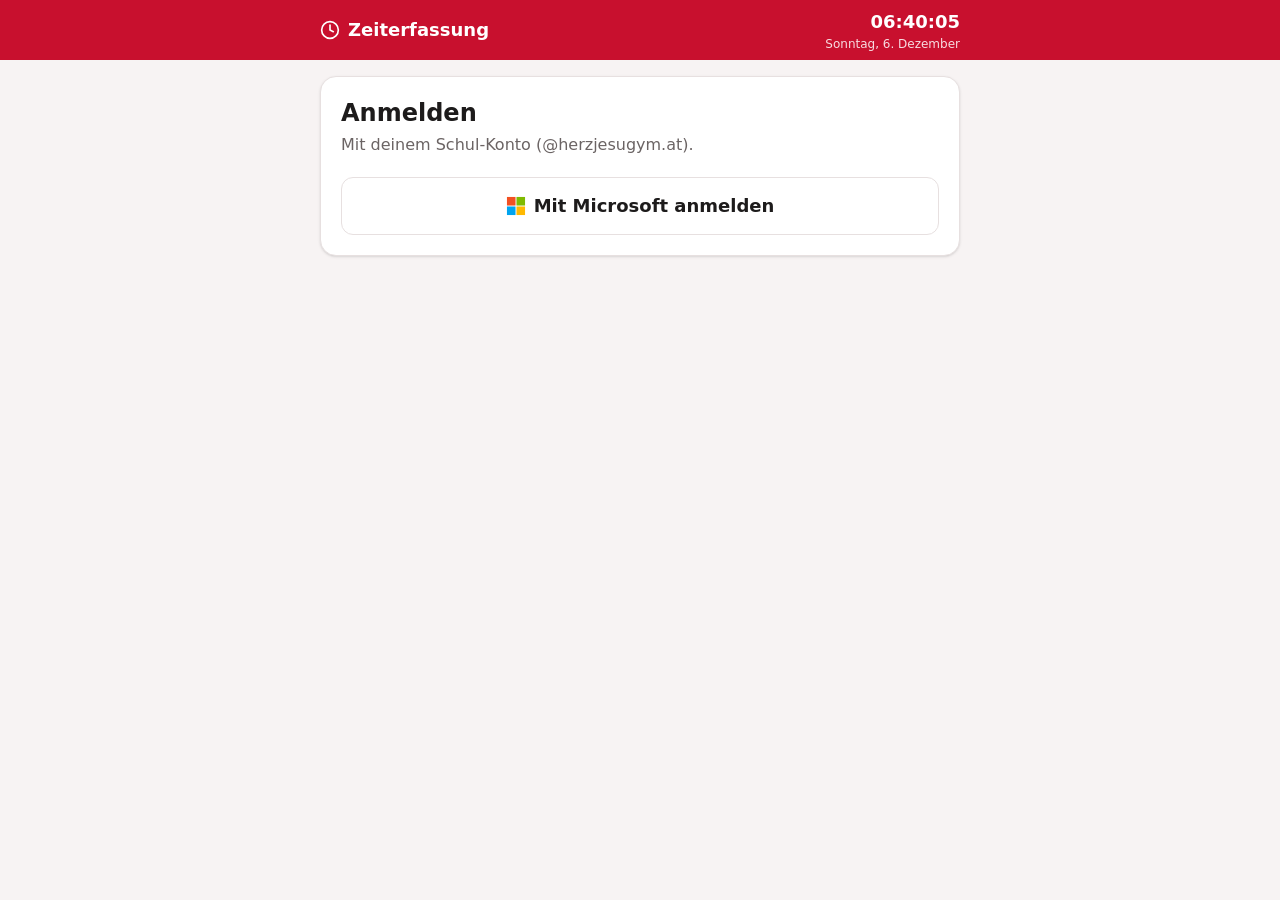
==== commit 1533af80: "deploy 2026-11-27T12:15Z (0d75ed1)" ====
--- a/index.html
+++ b/index.html
@@ -33,11 +33,11 @@
     <meta name="twitter:card" content="summary_large_image" />
     <!-- Ladehülle, bis die App startet (React ersetzt den Inhalt von #root). Farben wie in src/index.css. -->
     <style>html{color:#1d1b1b;background:#f7f3f3}.boot{--boot-muted:#6b6464;font-family:system-ui,-apple-system,Segoe UI,Roboto,sans-serif}@media (prefers-color-scheme:dark){html{color:#f1ecec;background:#161414}.boot{--boot-muted:#a79e9e}}.boot-head{color:#fff;padding-top:env(safe-area-inset-top);background:#c8102e}.boot-row,.boot-main{box-sizing:border-box;max-width:42rem;padding-left:max(1rem, env(safe-area-inset-left));padding-right:max(1rem, env(safe-area-inset-right));margin:0 auto}.boot-row{align-items:center;gap:.5rem;min-height:60px;font-size:1.125rem;font-weight:700;display:flex}.boot-main{color:var(--boot-muted);text-align:center;justify-content:center;align-items:center;gap:.5rem;padding-top:3.5rem;display:flex}.boot-spin{box-sizing:border-box;border:2.5px solid;border-right-color:#0000;border-radius:50%;width:1.25rem;height:1.25rem;animation:.8s linear infinite boot-spin}@keyframes boot-spin{to{rotate:1turn}}@media (prefers-reduced-motion:reduce){.boot-spin{animation-duration:2.4s}}</style>
-    <script type="module" crossorigin src="/assets/index-BWc0Z71K.js"></script>
+    <script type="module" crossorigin src="/assets/index-jYpQQTMz.js"></script>
     <link rel="modulepreload" crossorigin href="/assets/rolldown-runtime-hePW80VL.js">
     <link rel="modulepreload" crossorigin href="/assets/vendor-react-Dbcw9c3K.js">
     <link rel="modulepreload" crossorigin href="/assets/vendor-msal-BF7sXT8o.js">
-    <link rel="modulepreload" crossorigin href="/assets/start-DVHdYKSk.js">
+    <link rel="modulepreload" crossorigin href="/assets/start-BFfZ45X0.js">
     <link rel="stylesheet" crossorigin href="/assets/start-DdJ-Jc2z.css">
   <link rel="manifest" href="/manifest.webmanifest"></head>
   <body>
